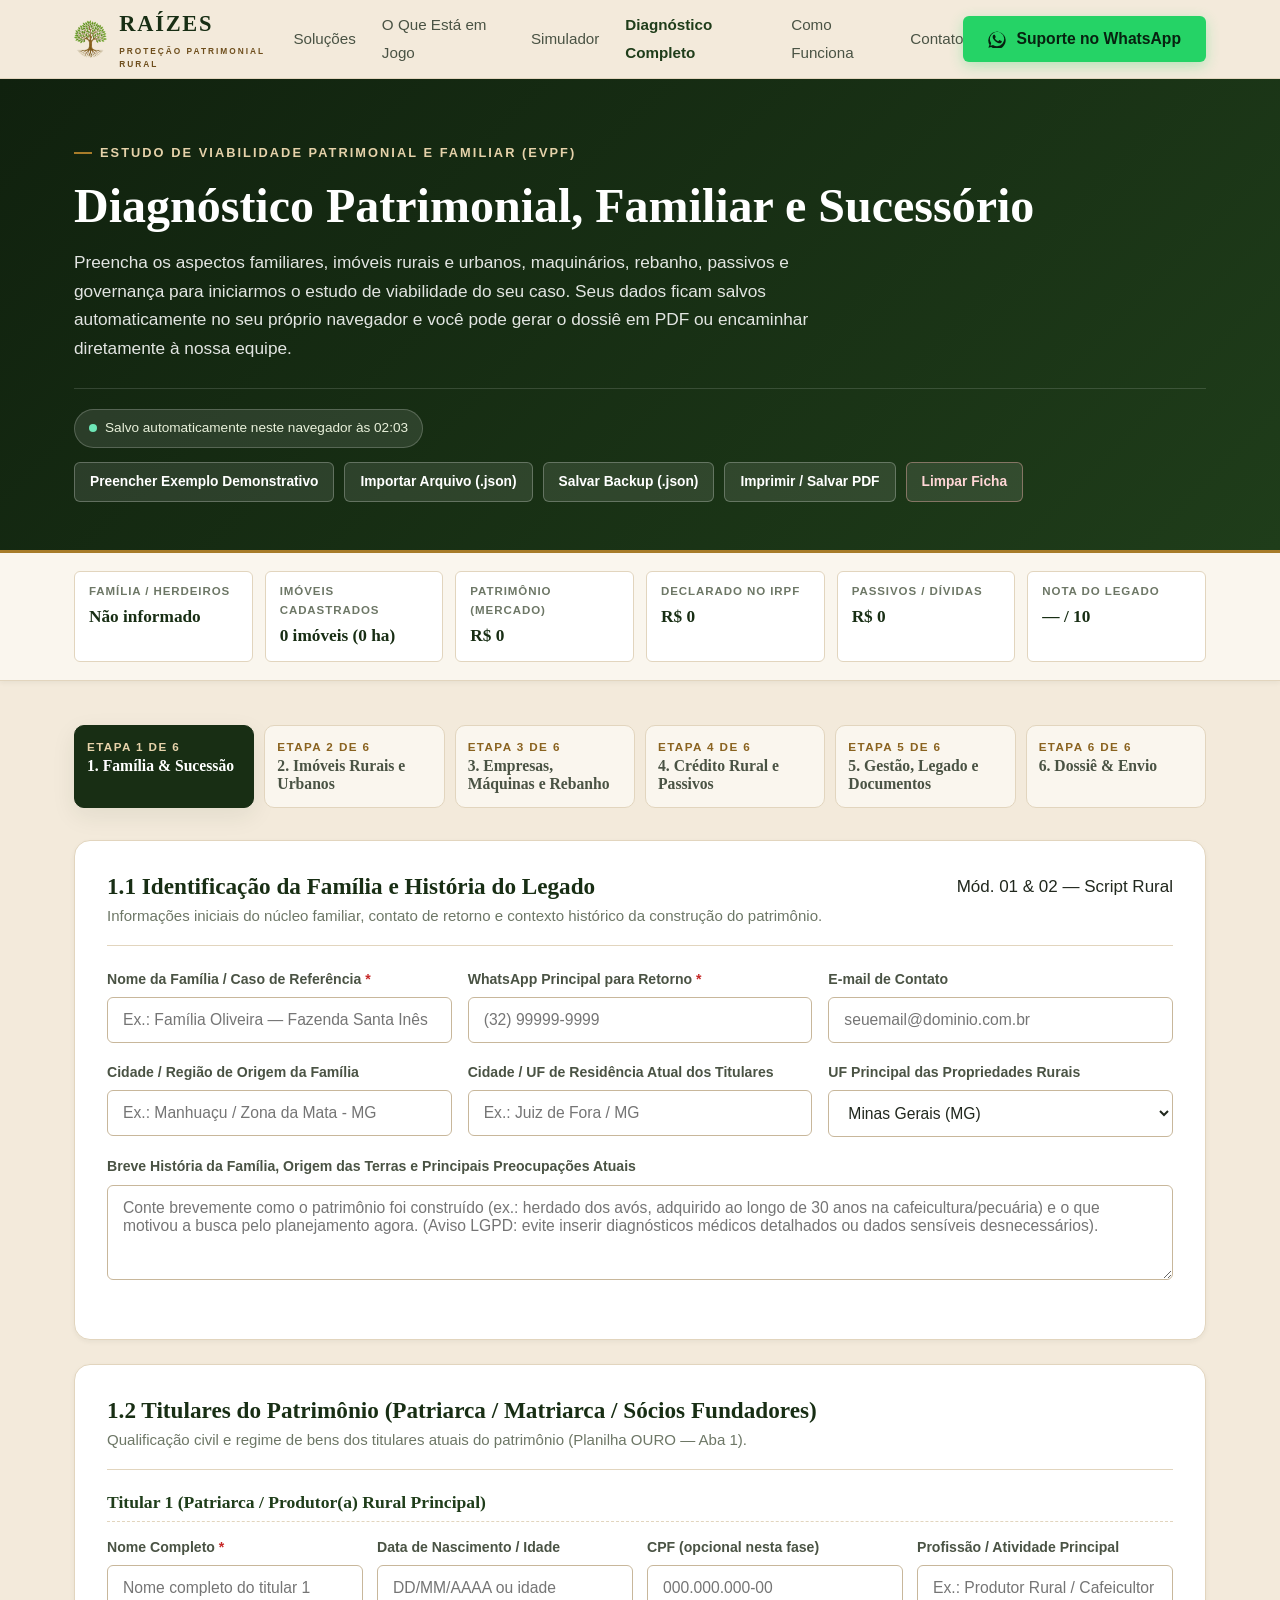
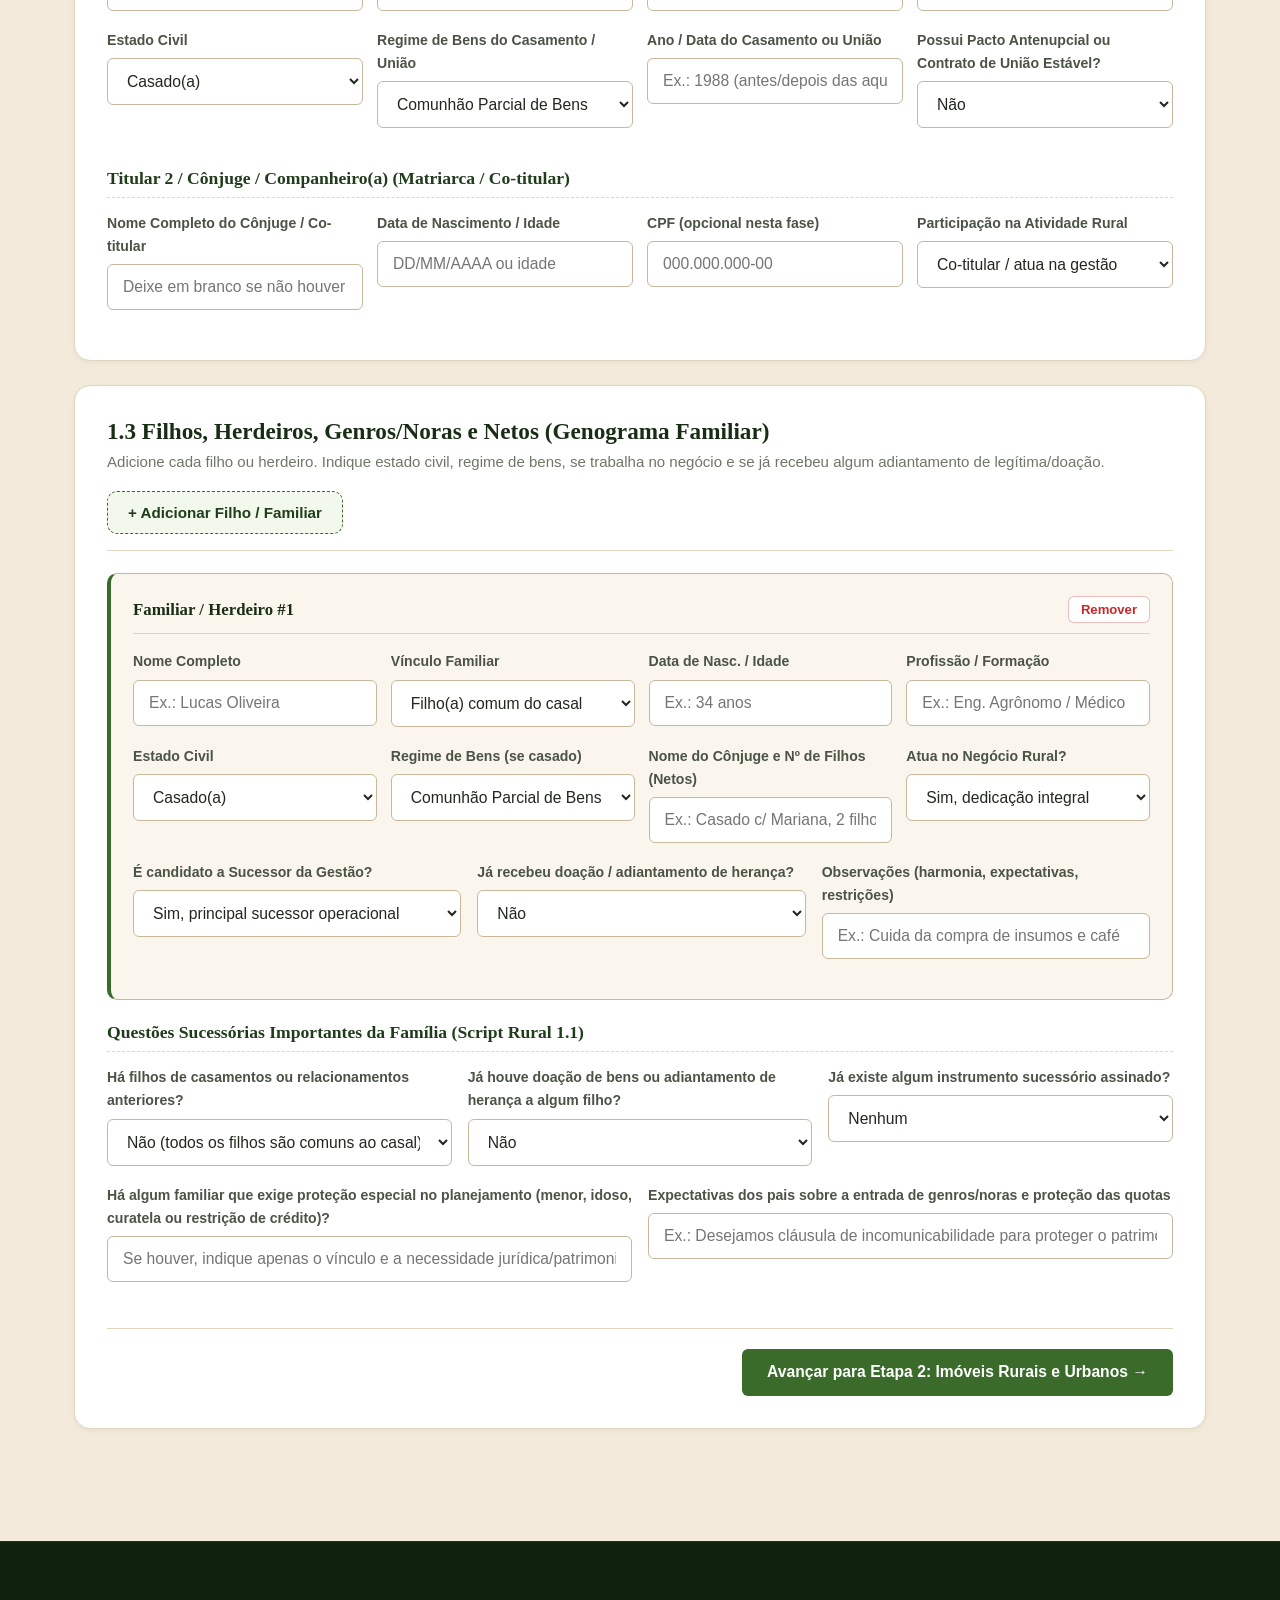
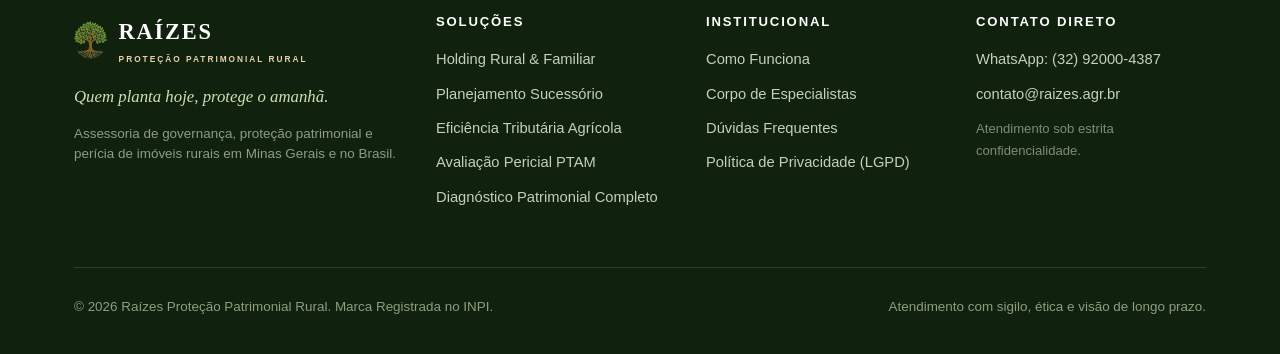
==== diagnostico.html @ c9471eac "feat: adiciona Diagnóstico Patrimonial e Familiar Completo (EVPF) em 6 etapas com dossiê A4/PDF e Wh" ====
<!DOCTYPE html>
<html lang="pt-BR">
<head>
  <meta charset="UTF-8">
  <meta name="viewport" content="width=device-width, initial-scale=1.0">
  <meta name="theme-color" content="#182E14">
  <meta property="og:locale" content="pt_BR">
  <title>Diagnóstico Patrimonial e Familiar Completo | Raízes Proteção Patrimonial Rural</title>
  <meta name="description" content="Ficha completa de levantamento patrimonial, sucessório, societário, passivos e governança familiar para estudo de viabilidade de holding rural e planejamento sucessório.">
  <link rel="canonical" href="https://raizes.agr.br/diagnostico.html">

  <meta property="og:type" content="website">
  <meta property="og:title" content="Diagnóstico Patrimonial e Familiar Completo — Raízes">
  <meta property="og:description" content="Levantamento estruturado de família, imóveis rurais e urbanos, maquinários, rebanho, passivos, tributação e governança para estudo de viabilidade patrimonial.">
  <meta property="og:image" content="assets/fotos/hero-fazenda-mg.webp">
  <meta property="og:url" content="https://raizes.agr.br/diagnostico.html">

  <link rel="icon" type="image/png" sizes="32x32" href="assets/favicon-32.png">
  <link rel="apple-touch-icon" href="assets/favicon-180.png">
  <link rel="stylesheet" href="css/raizes.css">
</head>
<body>
  <a class="skip-link" href="#conteudo">Pular para o diagnóstico</a>

  <!-- ==================== HEADER ==================== -->
  <header class="site-header">
    <div class="container nav">
      <a class="brand" href="index.html" aria-label="Raízes Proteção Patrimonial Rural">
        <picture>
          <source srcset="assets/simbolo-real-sm.webp" type="image/webp">
          <img src="assets/simbolo-real-sm.png" alt="Símbolo Árvore Raízes" width="103" height="120">
        </picture>
        <span>RAÍZES<small>PROTEÇÃO PATRIMONIAL RURAL</small></span>
      </a>

      <nav aria-label="Navegação Principal">
        <ul class="nav-links" id="menu-links">
          <li><a href="index.html#solucoes">Soluções</a></li>
          <li><a href="index.html#riscos">O Que Está em Jogo</a></li>
          <li><a href="index.html#simulador">Simulador</a></li>
          <li><a href="diagnostico.html" aria-current="page" style="color: var(--verde-800); font-weight: 700;">Diagnóstico Completo</a></li>
          <li><a href="index.html#metodologia">Como Funciona</a></li>
          <li><a href="index.html#contato">Contato</a></li>
        </ul>
      </nav>

      <div class="nav-cta">
        <a class="btn btn-wa" href="https://wa.me/5532920004387?text=Ol%C3%A1!%20Estou%20preenchendo%20o%20Diagn%C3%B3stico%20Patrimonial%20e%20Familiar%20no%20site%20da%20Ra%C3%ADzes%20e%20gostaria%20de%20tirar%20uma%20d%C3%BAvida." target="_blank" rel="noopener">
          <svg width="18" height="18" viewBox="0 0 24 24" fill="currentColor" aria-hidden="true"><path d="M17.5 14.4c-.3-.2-1.7-.8-2-.9-.3-.1-.5-.2-.7.2-.2.3-.7.9-.9 1.1-.2.2-.3.2-.6.1-.3-.2-1.2-.5-2.4-1.5-.9-.8-1.5-1.8-1.6-2.1-.2-.3 0-.5.1-.6.1-.1.3-.4.5-.6.1-.2.2-.3.3-.5.1-.2 0-.4 0-.6 0-.2-.7-1.6-.9-2.2-.2-.6-.5-.5-.7-.5h-.6c-.2 0-.5.1-.8.4-.3.3-1 1-1 2.5s1.1 2.9 1.2 3.1c.2.2 2.1 3.3 5.2 4.6.7.3 1.3.5 1.7.6.7.2 1.4.2 1.9.1.6-.1 1.7-.7 2-1.4.2-.7.2-1.2.2-1.4-.1-.1-.3-.2-.6-.3M12 21.5a9.5 9.5 0 0 1-4.8-1.3l-.4-.2-3.5.9.9-3.4-.2-.4A9.5 9.5 0 1 1 12 21.5M12 2.5A11.5 11.5 0 0 0 2 19.8L.5 23.5l3.8-1A11.5 11.5 0 1 0 12 2.5"/></svg>
          Suporte no WhatsApp
        </a>
        <button class="menu-toggle" aria-label="Abrir Menu de Navegação" aria-expanded="false" aria-controls="menu-links">
          <span></span><span></span><span></span>
        </button>
      </div>
    </div>
  </header>

  <main id="conteudo" tabindex="-1">

    <!-- ==================== HERO DO DIAGNÓSTICO ==================== -->
    <section class="diag-hero">
      <div class="container">
        <div class="eyebrow eyebrow-light">Estudo de Viabilidade Patrimonial e Familiar (EVPF)</div>
        <h1>Diagnóstico Patrimonial, Familiar e Sucessório</h1>
        <p class="lead">
          Preencha os aspectos familiares, imóveis rurais e urbanos, maquinários, rebanho, passivos e governança para iniciarmos o estudo de viabilidade do seu caso. Seus dados ficam salvos automaticamente no seu próprio navegador e você pode gerar o dossiê em PDF ou encaminhar diretamente à nossa equipe.
        </p>

        <div class="diag-toolbar">
          <div class="diag-save-badge" id="autosave-status" aria-live="polite">
            <span class="diag-save-dot"></span>
            <span>Salvamento automático ativo neste dispositivo (100% privado)</span>
          </div>

          <div class="diag-toolbar-actions">
            <button type="button" class="btn-ghost-light" id="btn-load-example" title="Preencher com caso fictício de exemplo para visualizar o dossiê">
              Preencher Exemplo Demonstrativo
            </button>
            <label class="btn-ghost-light" for="input-import-json" style="margin:0;">
              Importar Arquivo (.json)
              <input type="file" id="input-import-json" accept=".json,application/json" style="display:none;">
            </label>
            <button type="button" class="btn-ghost-light" id="btn-export-json-top">
              Salvar Backup (.json)
            </button>
            <button type="button" class="btn-ghost-light" id="btn-print-top">
              Imprimir / Salvar PDF
            </button>
            <button type="button" class="btn-ghost-light" id="btn-clear-all" style="border-color: rgba(255,180,180,.4); color: #FFD6D6;">
              Limpar Ficha
            </button>
          </div>
        </div>
      </div>
    </section>

    <!-- ==================== BARRA DE INDICADORES AO VIVO ==================== -->
    <div class="diag-kpi-bar" aria-label="Resumo em tempo real do levantamento">
      <div class="container">
        <div class="diag-kpi-grid">
          <div class="diag-kpi-item">
            <small>Família / Herdeiros</small>
            <strong id="kpi-familia">Não informado</strong>
          </div>
          <div class="diag-kpi-item">
            <small>Imóveis Cadastrados</small>
            <strong id="kpi-imoveis">0 imóveis (0 ha)</strong>
          </div>
          <div class="diag-kpi-item">
            <small>Patrimônio (Mercado)</small>
            <strong id="kpi-mercado">R$ 0</strong>
          </div>
          <div class="diag-kpi-item">
            <small>Declarado no IRPF</small>
            <strong id="kpi-dirpf">R$ 0</strong>
          </div>
          <div class="diag-kpi-item">
            <small>Passivos / Dívidas</small>
            <strong id="kpi-passivos">R$ 0</strong>
          </div>
          <div class="diag-kpi-item">
            <small>Nota do Legado</small>
            <strong id="kpi-legado">— / 10</strong>
          </div>
        </div>
      </div>
    </div>

    <!-- ==================== CORPO DO DIAGNÓSTICO ==================== -->
    <section style="padding: 44px 0 88px;">
      <div class="container">

        <!-- Navegação das 6 Etapas -->
        <nav class="diag-steps-nav" aria-label="Etapas do Diagnóstico Patrimonial">
          <button type="button" class="diag-step-btn active" data-step-target="1">
            <span class="diag-step-num">Etapa 1 de 6</span>
            <span class="diag-step-title">1. Família &amp; Sucessão</span>
          </button>
          <button type="button" class="diag-step-btn" data-step-target="2">
            <span class="diag-step-num">Etapa 2 de 6</span>
            <span class="diag-step-title">2. Imóveis Rurais e Urbanos</span>
          </button>
          <button type="button" class="diag-step-btn" data-step-target="3">
            <span class="diag-step-num">Etapa 3 de 6</span>
            <span class="diag-step-title">3. Empresas, Máquinas e Rebanho</span>
          </button>
          <button type="button" class="diag-step-btn" data-step-target="4">
            <span class="diag-step-num">Etapa 4 de 6</span>
            <span class="diag-step-title">4. Crédito Rural e Passivos</span>
          </button>
          <button type="button" class="diag-step-btn" data-step-target="5">
            <span class="diag-step-num">Etapa 5 de 6</span>
            <span class="diag-step-title">5. Gestão, Legado e Documentos</span>
          </button>
          <button type="button" class="diag-step-btn" data-step-target="6">
            <span class="diag-step-num">Etapa 6 de 6</span>
            <span class="diag-step-title">6. Dossiê &amp; Envio</span>
          </button>
        </nav>

        <form id="diag-form" novalidate>

          <!-- ========================================================
               ETAPA 1: FAMÍLIA, GENOGRAMA E HISTÓRIA DO LEGADO
               ======================================================== -->
          <div class="diag-panel active" id="step-1" data-step="1">

            <div class="diag-card">
              <div class="diag-card-header">
                <div>
                  <h2>1.1 Identificação da Família e História do Legado</h2>
                  <p>Informações iniciais do núcleo familiar, contato de retorno e contexto histórico da construção do patrimônio.</p>
                </div>
                <span class="badge">Mód. 01 &amp; 02 — Script Rural</span>
              </div>

              <div class="field-grid-3">
                <div class="field">
                  <label for="fam_nome_referencia">Nome da Família / Caso de Referência <span class="req">*</span></label>
                  <input type="text" id="fam_nome_referencia" name="fam_nome_referencia" placeholder="Ex.: Família Oliveira — Fazenda Santa Inês" required>
                </div>
                <div class="field">
                  <label for="fam_whatsapp">WhatsApp Principal para Retorno <span class="req">*</span></label>
                  <input type="tel" id="fam_whatsapp" name="fam_whatsapp" placeholder="(32) 99999-9999" required>
                </div>
                <div class="field">
                  <label for="fam_email">E-mail de Contato</label>
                  <input type="email" id="fam_email" name="fam_email" placeholder="seuemail@dominio.com.br">
                </div>
              </div>

              <div class="field-grid-3">
                <div class="field">
                  <label for="fam_cidade_origem">Cidade / Região de Origem da Família</label>
                  <input type="text" id="fam_cidade_origem" name="fam_cidade_origem" placeholder="Ex.: Manhuaçu / Zona da Mata - MG">
                </div>
                <div class="field">
                  <label for="fam_cidade_residencia">Cidade / UF de Residência Atual dos Titulares</label>
                  <input type="text" id="fam_cidade_residencia" name="fam_cidade_residencia" placeholder="Ex.: Juiz de Fora / MG">
                </div>
                <div class="field">
                  <label for="fam_uf_principal">UF Principal das Propriedades Rurais</label>
                  <select id="fam_uf_principal" name="fam_uf_principal">
                    <option value="MG" selected>Minas Gerais (MG)</option>
                    <option value="SP">São Paulo (SP)</option>
                    <option value="GO">Goiás (GO)</option>
                    <option value="MT">Mato Grosso (MT)</option>
                    <option value="MS">Mato Grosso do Sul (MS)</option>
                    <option value="BA">Bahia (BA)</option>
                    <option value="PR">Paraná (PR)</option>
                    <option value="RS">Rio Grande do Sul (RS)</option>
                    <option value="ES">Espírito Santo (ES)</option>
                    <option value="RJ">Rio de Janeiro (RJ)</option>
                    <option value="TO">Tocantins (TO)</option>
                    <option value="PA">Pará (PA)</option>
                    <option value="MA">Maranhão (MA)</option>
                    <option value="OUTRA">Outra UF / Múltiplos Estados</option>
                  </select>
                </div>
              </div>

              <div class="field">
                <label for="fam_historia_legado">Breve História da Família, Origem das Terras e Principais Preocupações Atuais</label>
                <textarea id="fam_historia_legado" name="fam_historia_legado" rows="3" placeholder="Conte brevemente como o patrimônio foi construído (ex.: herdado dos avós, adquirido ao longo de 30 anos na cafeicultura/pecuária) e o que motivou a busca pelo planejamento agora. (Aviso LGPD: evite inserir diagnósticos médicos detalhados ou dados sensíveis desnecessários)."></textarea>
              </div>
            </div>

            <div class="diag-card">
              <div class="diag-card-header">
                <div>
                  <h2>1.2 Titulares do Patrimônio (Patriarca / Matriarca / Sócios Fundadores)</h2>
                  <p>Qualificação civil e regime de bens dos titulares atuais do patrimônio (Planilha OURO — Aba 1).</p>
                </div>
              </div>

              <h3 class="diag-subhead">Titular 1 (Patriarca / Produtor(a) Rural Principal)</h3>
              <div class="field-grid-4">
                <div class="field">
                  <label for="tit1_nome">Nome Completo <span class="req">*</span></label>
                  <input type="text" id="tit1_nome" name="tit1_nome" placeholder="Nome completo do titular 1">
                </div>
                <div class="field">
                  <label for="tit1_nascimento">Data de Nascimento / Idade</label>
                  <input type="text" id="tit1_nascimento" name="tit1_nascimento" placeholder="DD/MM/AAAA ou idade">
                </div>
                <div class="field">
                  <label for="tit1_cpf">CPF (opcional nesta fase)</label>
                  <input type="text" id="tit1_cpf" name="tit1_cpf" placeholder="000.000.000-00">
                </div>
                <div class="field">
                  <label for="tit1_profissao">Profissão / Atividade Principal</label>
                  <input type="text" id="tit1_profissao" name="tit1_profissao" placeholder="Ex.: Produtor Rural / Cafeicultor">
                </div>
              </div>

              <div class="field-grid-4">
                <div class="field">
                  <label for="tit1_estado_civil">Estado Civil</label>
                  <select id="tit1_estado_civil" name="tit1_estado_civil">
                    <option value="Casado(a)">Casado(a)</option>
                    <option value="União Estável">União Estável</option>
                    <option value="Viúvo(a)">Viúvo(a)</option>
                    <option value="Divorciado(a)">Divorciado(a)</option>
                    <option value="Solteiro(a)">Solteiro(a)</option>
                  </select>
                </div>
                <div class="field">
                  <label for="tit1_regime_bens">Regime de Bens do Casamento / União</label>
                  <select id="tit1_regime_bens" name="tit1_regime_bens">
                    <option value="Comunhão Parcial de Bens">Comunhão Parcial de Bens</option>
                    <option value="Comunhão Universal de Bens">Comunhão Universal de Bens</option>
                    <option value="Separação Convencional (Total) de Bens">Separação Convencional (Total) de Bens</option>
                    <option value="Separação Obrigatória (Legal) de Bens">Separação Obrigatória (Legal) de Bens</option>
                    <option value="Participação Final nos Aquestos">Participação Final nos Aquestos</option>
                    <option value="Não aplicável">Não aplicável</option>
                  </select>
                </div>
                <div class="field">
                  <label for="tit1_data_casamento">Ano / Data do Casamento ou União</label>
                  <input type="text" id="tit1_data_casamento" name="tit1_data_casamento" placeholder="Ex.: 1988 (antes/depois das aquisições)">
                </div>
                <div class="field">
                  <label for="tit1_pacto_antenupcial">Possui Pacto Antenupcial ou Contrato de União Estável?</label>
                  <select id="tit1_pacto_antenupcial" name="tit1_pacto_antenupcial">
                    <option value="Não">Não</option>
                    <option value="Sim, registrado em cartório">Sim, registrado em cartório</option>
                    <option value="Sim, apenas instrumento particular">Sim, apenas instrumento particular</option>
                    <option value="Não sei informar">Não sei informar</option>
                  </select>
                </div>
              </div>

              <h3 class="diag-subhead">Titular 2 / Cônjuge / Companheiro(a) (Matriarca / Co-titular)</h3>
              <div class="field-grid-4">
                <div class="field">
                  <label for="tit2_nome">Nome Completo do Cônjuge / Co-titular</label>
                  <input type="text" id="tit2_nome" name="tit2_nome" placeholder="Deixe em branco se não houver">
                </div>
                <div class="field">
                  <label for="tit2_nascimento">Data de Nascimento / Idade</label>
                  <input type="text" id="tit2_nascimento" name="tit2_nascimento" placeholder="DD/MM/AAAA ou idade">
                </div>
                <div class="field">
                  <label for="tit2_cpf">CPF (opcional nesta fase)</label>
                  <input type="text" id="tit2_cpf" name="tit2_cpf" placeholder="000.000.000-00">
                </div>
                <div class="field">
                  <label for="tit2_atuacao">Participação na Atividade Rural</label>
                  <select id="tit2_atuacao" name="tit2_atuacao">
                    <option value="Co-titular / atua na gestão">Co-titular / atua na gestão</option>
                    <option value="Meeiro(a) sem atuação operacional direta">Meeiro(a) sem atuação operacional direta</option>
                    <option value="Possui atividade / renda própria fora do agro">Possui atividade / renda própria fora do agro</option>
                    <option value="Falecido(a) — inventário já concluído">Falecido(a) — inventário já concluído</option>
                    <option value="Falecido(a) — inventário pendente/em andamento">Falecido(a) — inventário pendente/em andamento</option>
                    <option value="Não aplicável">Não aplicável</option>
                  </select>
                </div>
              </div>
            </div>

            <div class="diag-card">
              <div class="diag-card-header">
                <div>
                  <h2>1.3 Filhos, Herdeiros, Genros/Noras e Netos (Genograma Familiar)</h2>
                  <p>Adicione cada filho ou herdeiro. Indique estado civil, regime de bens, se trabalha no negócio e se já recebeu algum adiantamento de legítima/doação.</p>
                </div>
                <button type="button" class="btn-add-item" id="btn-add-herdeiro">+ Adicionar Filho / Familiar</button>
              </div>

              <div class="repeater-list" id="lista-herdeiros"></div>

              <h3 class="diag-subhead">Questões Sucessórias Importantes da Família (Script Rural 1.1)</h3>
              <div class="field-grid-3">
                <div class="field">
                  <label for="suc_filhos_fora_casamento">Há filhos de casamentos ou relacionamentos anteriores?</label>
                  <select id="suc_filhos_fora_casamento" name="suc_filhos_fora_casamento">
                    <option value="Não (todos os filhos são comuns ao casal)">Não (todos os filhos são comuns ao casal)</option>
                    <option value="Sim (há filhos exclusivos de um dos cônjuges)">Sim (há filhos exclusivos de um dos cônjuges)</option>
                  </select>
                </div>
                <div class="field">
                  <label for="suc_adiantamento_legitima">Já houve doação de bens ou adiantamento de herança a algum filho?</label>
                  <select id="suc_adiantamento_legitima" name="suc_adiantamento_legitima">
                    <option value="Não">Não</option>
                    <option value="Sim, formalizado em escritura">Sim, formalizado em escritura</option>
                    <option value="Sim, informalmente (ajuda financeira/compra de bem)">Sim, informalmente (ajuda financeira/compra de bem)</option>
                  </select>
                </div>
                <div class="field">
                  <label for="suc_instrumentos_existentes">Já existe algum instrumento sucessório assinado?</label>
                  <select id="suc_instrumentos_existentes" name="suc_instrumentos_existentes">
                    <option value="Nenhum">Nenhum</option>
                    <option value="Doação com reserva de usufruto">Doação com reserva de usufruto</option>
                    <option value="Testamento público ou particular">Testamento público ou particular</option>
                    <option value="Holding já constituída (precisa revisão)">Holding já constituída (precisa revisão)</option>
                    <option value="Seguro de vida / Previdência VGBL para liquidez">Seguro de vida / Previdência VGBL para liquidez</option>
                  </select>
                </div>
              </div>

              <div class="field-grid">
                <div class="field">
                  <label for="suc_herdeiro_vulneravel">Há algum familiar que exige proteção especial no planejamento (menor, idoso, curatela ou restrição de crédito)?</label>
                  <input type="text" id="suc_herdeiro_vulneravel" name="suc_herdeiro_vulneravel" placeholder="Se houver, indique apenas o vínculo e a necessidade jurídica/patrimonial (sem dados médicos).">
                </div>
                <div class="field">
                  <label for="suc_conflitos_observacoes">Expectativas dos pais sobre a entrada de genros/noras e proteção das quotas</label>
                  <input type="text" id="suc_conflitos_observacoes" name="suc_conflitos_observacoes" placeholder="Ex.: Desejamos cláusula de incomunicabilidade para proteger o patrimônio em caso de divórcio dos filhos.">
                </div>
              </div>

              <div class="diag-step-footer">
                <span></span>
                <button type="button" class="btn btn-primary" data-goto-step="2">Avançar para Etapa 2: Imóveis Rurais e Urbanos →</button>
              </div>
            </div>
          </div>

          <!-- ========================================================
               ETAPA 2: IMÓVEIS RURAIS E URBANOS (PLANILHA OURO ABA 3)
               ======================================================== -->
          <div class="diag-panel" id="step-2" data-step="2">
            <div class="diag-card">
              <div class="diag-card-header">
                <div>
                  <h2>2. Levantamento de Bens Imóveis (Rurais e Urbanos)</h2>
                  <p>Cadastre cada fazenda, gleba/matrícula ou imóvel urbano. A comparação entre o <strong>Valor de Mercado</strong>, o <strong>Valor Declarado no IRPF</strong> e o <strong>VTN/ITR</strong> é a base do Estudo de Viabilidade Patrimonial (Planilha OURO — Aba 3).</p>
                </div>
                <button type="button" class="btn-add-item" id="btn-add-imovel">+ Adicionar Imóvel Rural ou Urbano</button>
              </div>

              <div class="repeater-list" id="lista-imoveis"></div>

              <div style="margin-top: 12px;">
                <button type="button" class="btn-add-item" id="btn-add-imovel-bottom">+ Adicionar Outro Imóvel</button>
              </div>

              <h3 class="diag-subhead">Observações Gerais sobre o Patrimônio Imobiliário</h3>
              <div class="field-grid">
                <div class="field">
                  <label for="imov_obs_regularizacao">Existem áreas de posse, escrituras não registradas, inventários antigos em aberto ou retificações de área pendentes?</label>
                  <textarea id="imov_obs_regularizacao" name="imov_obs_regularizacao" rows="2" placeholder="Descreva se alguma matrícula possui pendência de registro, reserva legal/CAR ou desmembramento em andamento."></textarea>
                </div>
                <div class="field">
                  <label for="imov_obs_contratos">Como funcionam hoje os contratos de exploração (arrendamento, parceria, comodato, condomínio)?</label>
                  <textarea id="imov_obs_contratos" name="imov_obs_contratos" rows="2" placeholder="Ex.: Fazenda Boa Vista está arrendada por 5 anos em sacas de soja; Fazenda Cachoeira explorada diretamente na PF."></textarea>
                </div>
              </div>

              <div class="diag-step-footer">
                <button type="button" class="btn btn-light" data-goto-step="1">← Voltar para Família</button>
                <button type="button" class="btn btn-primary" data-goto-step="3">Avançar para Etapa 3: Empresas, Máquinas e Rebanho →</button>
              </div>
            </div>
          </div>

          <!-- ========================================================
               ETAPA 3: EMPRESAS, MAQUINÁRIOS, SEMOVENTES E FINANCEIRO
               ======================================================== -->
          <div class="diag-panel" id="step-3" data-step="3">

            <!-- 3.1 Empresas e Quotas Societárias -->
            <div class="diag-card">
              <div class="diag-card-header">
                <div>
                  <h2>3.1 Empresas e Participações Societárias Existentes</h2>
                  <p>Informe se algum membro da família já possui CNPJ (agropecuária, holding, comércio, transportadora, cooperativa, etc.).</p>
                </div>
                <button type="button" class="btn-add-item" id="btn-add-empresa">+ Adicionar Empresa / CNPJ</button>
              </div>
              <div class="repeater-list" id="lista-empresas"></div>
            </div>

            <!-- 3.2 Maquinários, Tratores, Caminhões e Veículos -->
            <div class="diag-card">
              <div class="diag-card-header">
                <div>
                  <h2>3.2 Maquinários Agrícolas, Implementos, Caminhões e Veículos (Bens Móveis)</h2>
                  <p>Tratores, colheitadeiras, pulverizadores, secadores de café, pivôs, caminhões, utilitários e aeronaves (Planilha OURO — Aba 4).</p>
                </div>
                <button type="button" class="btn-add-item" id="btn-add-movel">+ Adicionar Maquinário / Veículo / Lote</button>
              </div>
              <div class="repeater-list" id="lista-moveis"></div>
            </div>

            <!-- 3.3 Bens Semoventes (Rebanho) -->
            <div class="diag-card">
              <div class="diag-card-header">
                <div>
                  <h2>3.3 Rebanho / Bens Semoventes</h2>
                  <p>Bovinos de corte, gado leiteiro, genética/matrizes, equinos ou outros rebanhos (Planilha OURO — Aba 4).</p>
                </div>
                <button type="button" class="btn-add-item" id="btn-add-semovente">+ Adicionar Rebanho / Semoventes</button>
              </div>
              <div class="repeater-list" id="lista-semoventes"></div>
            </div>

            <!-- 3.4 Ativos Financeiros, Safra Estocada e Créditos -->
            <div class="diag-card">
              <div class="diag-card-header">
                <div>
                  <h2>3.4 Aplicações Financeiras, Safra em Estoque, Cooperativas e Previdência</h2>
                  <p>Saldos em aplicações, cotas-partes em cooperativas, café/grãos armazenados, créditos a receber e previdência privada.</p>
                </div>
                <button type="button" class="btn-add-item" id="btn-add-financeiro">+ Adicionar Ativo Financeiro / Estoque</button>
              </div>
              <div class="repeater-list" id="lista-financeiros"></div>

              <div class="diag-step-footer">
                <button type="button" class="btn btn-light" data-goto-step="2">← Voltar para Imóveis</button>
                <button type="button" class="btn btn-primary" data-goto-step="4">Avançar para Etapa 4: Crédito Rural e Passivos →</button>
              </div>
            </div>
          </div>

          <!-- ========================================================
               ETAPA 4: PASSIVOS, CRÉDITO RURAL E CONTINGÊNCIAS
               ======================================================== -->
          <div class="diag-panel" id="step-4" data-step="4">

            <div class="diag-card">
              <div class="diag-card-header">
                <div>
                  <h2>4.1 Crédito Rural, Financiamentos Bancários, CPRs e Dívidas</h2>
                  <p>Essencial para verificar garantias reais (hipoteca/alienação fiduciária) que exigem <strong>Termo de Anuência do Banco</strong> antes da integralização de imóveis na holding (Planilha OURO — Aba 5).</p>
                </div>
                <button type="button" class="btn-add-item" id="btn-add-divida">+ Adicionar Operação de Crédito / Dívida</button>
              </div>
              <div class="repeater-list" id="lista-dividas"></div>
            </div>

            <div class="diag-card">
              <div class="diag-card-header">
                <div>
                  <h2>4.2 Processos Administrativos, Judiciais e Contingências</h2>
                  <p>Mapeamento preventivo para garantir que qualquer reorganização patrimonial seja 100% lícita, sem risco de caracterização de fraude contra credores ou à execução (Mód. 05 — Ativos e Passivos).</p>
                </div>
                <button type="button" class="btn-add-item" id="btn-add-processo">+ Adicionar Processo / Contingência</button>
              </div>
              <div class="repeater-list" id="lista-processos"></div>

              <div class="field-grid" style="margin-top: 18px;">
                <div class="field">
                  <label for="pas_avais_terceiros">O produtor ou cônjuge assinou como avalista/fiador de terceiros, cooperativas ou empresas de outros sócios?</label>
                  <select id="pas_avais_terceiros" name="pas_avais_terceiros">
                    <option value="Não">Não</option>
                    <option value="Sim, apenas de empresas da própria família">Sim, apenas de empresas da própria família</option>
                    <option value="Sim, prestou aval/fiança para terceiros">Sim, prestou aval/fiança para terceiros</option>
                    <option value="Não tenho certeza">Não tenho certeza</option>
                  </select>
                </div>
                <div class="field">
                  <label for="pas_observacoes">Observações adicionais sobre passivos, parcelamentos fiscais (FUNRURAL/ITR/IRPF) ou garantias</label>
                  <input type="text" id="pas_observacoes" name="pas_observacoes" placeholder="Ex.: Parcelamento ativo na Receita Federal em dia; cédula rural pignoratícia quitada aguardando baixa.">
                </div>
              </div>

              <div class="diag-step-footer">
                <button type="button" class="btn btn-light" data-goto-step="3">← Voltar para Ativos e Rebanho</button>
                <button type="button" class="btn btn-primary" data-goto-step="5">Avançar para Etapa 5: Gestão, Legado e Documentos →</button>
              </div>
            </div>
          </div>

          <!-- ========================================================
               ETAPA 5: GESTÃO, TRIBUTAÇÃO, LEGADO, GOVERNANÇA E CHECKLIST
               ======================================================== -->
          <div class="diag-panel" id="step-5" data-step="5">

            <!-- 5.1 Gestão e Tributação da Atividade Rural -->
            <div class="diag-card">
              <div class="diag-card-header">
                <div>
                  <h2>5.1 Gestão Operacional e Tributação Atual (Planilha OURO — Aba 8)</h2>
                  <p>Atividades econômicas desenvolvidas, regime tributário atual e liderança da operação.</p>
                </div>
              </div>

              <div class="field">
                <label>Atividades Rurais e Imobiliárias Exercidas pela Família (marque todas que se aplicam)</label>
                <div class="check-grid" id="grid-atividades">
                  <label class="check-pill"><input type="checkbox" name="atividades" value="Cafeicultura"> <span>Cafeicultura</span></label>
                  <label class="check-pill"><input type="checkbox" name="atividades" value="Soja / Milho / Grãos"> <span>Soja / Milho / Grãos</span></label>
                  <label class="check-pill"><input type="checkbox" name="atividades" value="Pecuária de Corte"> <span>Pecuária de Corte (Cria/Recria/Engorda)</span></label>
                  <label class="check-pill"><input type="checkbox" name="atividades" value="Pecuária de Leite"> <span>Pecuária de Leite</span></label>
                  <label class="check-pill"><input type="checkbox" name="atividades" value="Cana-de-açúcar"> <span>Cana-de-açúcar</span></label>
                  <label class="check-pill"><input type="checkbox" name="atividades" value="Silvicultura / Eucalipto"> <span>Silvicultura / Eucalipto / Reflorestamento</span></label>
                  <label class="check-pill"><input type="checkbox" name="atividades" value="Hortifruti / Fruticultura"> <span>Hortifruti / Fruticultura</span></label>
                  <label class="check-pill"><input type="checkbox" name="atividades" value="Equinocultura / Genética"> <span>Equinocultura / Genética</span></label>
                  <label class="check-pill"><input type="checkbox" name="atividades" value="Arrendamento Rural"> <span>Arrendamento Rural (recebe renda)</span></label>
                  <label class="check-pill"><input type="checkbox" name="atividades" value="Parceria Rural"> <span>Parceria Agrícola / Pecuária</span></label>
                  <label class="check-pill"><input type="checkbox" name="atividades" value="Condomínio / Comodato Rural"> <span>Condomínio ou Comodato Rural</span></label>
                  <label class="check-pill"><input type="checkbox" name="atividades" value="Locação / Venda de Imóveis Urbanos"> <span>Locação / Venda de Imóveis Urbanos</span></label>
                </div>
              </div>

              <div class="field-grid-3" style="margin-top: 18px;">
                <div class="field">
                  <label for="trib_regime_atual">Forma de Tributação Predominante Hoje</label>
                  <select id="trib_regime_atual" name="trib_regime_atual">
                    <option value="Pessoa Física — Livro Caixa (alíquota até 27,5%)">Pessoa Física — Livro Caixa (alíquota até 27,5%)</option>
                    <option value="Pessoa Física — Arbitramento 20% da Receita Bruta">Pessoa Física — Arbitramento 20% da Receita Bruta</option>
                    <option value="Misto (parte na PF e parte em PJ)">Misto (parte na PF e parte em PJ)</option>
                    <option value="Pessoa Jurídica — Lucro Presumido">Pessoa Jurídica — Lucro Presumido</option>
                    <option value="Pessoa Jurídica — Lucro Real">Pessoa Jurídica — Lucro Real</option>
                    <option value="Não sei informar (verificar com contador)">Não sei informar (verificar com contador)</option>
                  </select>
                </div>
                <div class="field">
                  <label for="trib_receita_anual">Receita Bruta Anual Aproximada da Atividade (R$)</label>
                  <input type="text" id="trib_receita_anual" name="trib_receita_anual" placeholder="Ex.: R$ 2.500.000,00">
                </div>
                <div class="field">
                  <label for="trib_funrural">Recolhimento de FUNRURAL Hoje</label>
                  <select id="trib_funrural" name="trib_funrural">
                    <option value="Sobre a comercialização da produção (1,5%)">Sobre a comercialização da produção (1,5%)</option>
                    <option value="Sobre a folha de pagamento (opção previdenciária)">Sobre a folha de pagamento (opção previdenciária)</option>
                    <option value="Não sei informar">Não sei informar</option>
                  </select>
                </div>
              </div>

              <div class="field-grid-3">
                <div class="field">
                  <label for="gest_admin_atual">Quem é o Administrador Atual dos Negócios?</label>
                  <input type="text" id="gest_admin_atual" name="gest_admin_atual" placeholder="Ex.: Patriarca (Sr. José) + Filho mais velho">
                </div>
                <div class="field">
                  <label for="gest_admin_futuro">Quem é o Provável Sucessor / Administrador Futuro?</label>
                  <input type="text" id="gest_admin_futuro" name="gest_admin_futuro" placeholder="Ex.: Filho Lucas (Eng. Agrônomo) / Ainda indefinido">
                </div>
                <div class="field">
                  <label for="gest_contador">Contador / Escritório Contábil de Confiança da Família</label>
                  <input type="text" id="gest_contador" name="gest_contador" placeholder="Nome / Cidade / Telefone (opcional)">
                </div>
              </div>
            </div>

            <!-- 5.2 Avaliação do Legado do Produtor Rural (Mód. 04 Verbatim) -->
            <div class="diag-card">
              <div class="diag-card-header">
                <div>
                  <h2>5.2 Avaliação do Legado do Produtor Rural</h2>
                  <p>Quadro oficial de maturidade documental e sucessória do legado (Módulo 04 — Estudo de Viabilidade Patrimonial).</p>
                </div>
                <span class="badge">Instrumento Oficial EVPF</span>
              </div>

              <div id="quadro-legado-container">
                <div class="legado-row">
                  <span><strong>1.</strong> PATRIMÔNIO IMOBILIÁRIO ESTÁ TOTALMENTE REGULARIZADO?</span>
                  <select name="legado_1"><option value="">Selecione</option><option value="sim">Sim</option><option value="nao">Não</option></select>
                </div>
                <div class="legado-row">
                  <span><strong>1a.</strong> Tem averbação junto ao cartório da área construída?</span>
                  <select name="legado_1a"><option value="">Selecione</option><option value="sim">Sim</option><option value="nao">Não</option></select>
                </div>
                <div class="legado-row">
                  <span><strong>1b.</strong> Tudo está declarado no imposto de renda do produtor rural?</span>
                  <select name="legado_1b"><option value="">Selecione</option><option value="sim">Sim</option><option value="nao">Não</option></select>
                </div>
                <div class="legado-row" style="background: var(--verde-50); font-weight: 700; color: var(--verde-900);">
                  <span>2. SE NÃO ESTIVER REGULARIZADO:</span>
                  <span></span>
                </div>
                <div class="legado-row">
                  <span><strong>2a.</strong> Tem escritura pública?</span>
                  <select name="legado_2a"><option value="">Selecione</option><option value="sim">Sim</option><option value="nao">Não</option></select>
                </div>
                <div class="legado-row">
                  <span><strong>2a.i.</strong> Da escritura pública está sem Registro junto ao cartório de imóveis?</span>
                  <select name="legado_2a_i"><option value="">Selecione</option><option value="sim">Sim</option><option value="nao">Não</option></select>
                </div>
                <div class="legado-row">
                  <span><strong>2b.</strong> Tem contrato de compra e venda?</span>
                  <select name="legado_2b"><option value="">Selecione</option><option value="sim">Sim</option><option value="nao">Não</option></select>
                </div>
                <div class="legado-row">
                  <span><strong>2c.</strong> Tem termo de posse?</span>
                  <select name="legado_2c"><option value="">Selecione</option><option value="sim">Sim</option><option value="nao">Não</option></select>
                </div>
                <div class="legado-row">
                  <span><strong>2d.</strong> Tem imóveis em nome de terceiros?</span>
                  <select name="legado_2d"><option value="">Selecione</option><option value="sim">Sim</option><option value="nao">Não</option></select>
                </div>
                <div class="legado-row">
                  <span><strong>2e.</strong> Tem imóveis em nome de uma pessoa jurídica?</span>
                  <select name="legado_2e"><option value="">Selecione</option><option value="sim">Sim</option><option value="nao">Não</option></select>
                </div>
                <div class="legado-row">
                  <span><strong>3.</strong> A FAMÍLIA TEM CONHECIMENTO SOBRE TODO O LEGADO?</span>
                  <select name="legado_3"><option value="">Selecione</option><option value="sim">Sim</option><option value="nao">Não</option></select>
                </div>
                <div class="legado-row">
                  <span><strong>4.</strong> JÁ ESTÁ DEFINIDO QUEM SERÁ O SUCESSOR?</span>
                  <select name="legado_4"><option value="">Selecione</option><option value="sim">Sim</option><option value="nao">Não</option></select>
                </div>
                <div class="legado-row">
                  <span><strong>4a.</strong> Este sucessor tem um bom relacionamento com a cooperativa?</span>
                  <select name="legado_4a"><option value="">Selecione</option><option value="sim">Sim</option><option value="nao">Não</option></select>
                </div>
                <div class="legado-row">
                  <span><strong>4b.</strong> Este sucessor tem um bom relacionamento com os bancos?</span>
                  <select name="legado_4b"><option value="">Selecione</option><option value="sim">Sim</option><option value="nao">Não</option></select>
                </div>
                <div class="legado-row">
                  <span><strong>4c.</strong> Este sucessor tem um bom relacionamento com fornecedores e parceiros?</span>
                  <select name="legado_4c"><option value="">Selecione</option><option value="sim">Sim</option><option value="nao">Não</option></select>
                </div>
                <div class="legado-row">
                  <span><strong>4d.</strong> Existe algum protocolo familiar para reforçar o legado do produtor rural?</span>
                  <select name="legado_4d"><option value="">Selecione</option><option value="sim">Sim</option><option value="nao">Não</option></select>
                </div>
                <div class="legado-row">
                  <span><strong>5.</strong> TEM CONTRATO ESCRITO DE ARRENDAMENTO, PARCERIA, COMODATO OU OUTRA MODALIDADE?</span>
                  <select name="legado_5"><option value="">Selecione</option><option value="sim">Sim</option><option value="nao">Não</option></select>
                </div>
                <div class="legado-row">
                  <span><strong>6.</strong> TEM CONTRATO VERBAL DE ARRENDAMENTO, PARCERIA, COMODATO OU OUTRA MODALIDADE?</span>
                  <select name="legado_6"><option value="">Selecione</option><option value="sim">Sim</option><option value="nao">Não</option></select>
                </div>
              </div>

              <div class="field" style="margin-top: 22px;">
                <label><strong>8. COMO ESTÁ A ORGANIZAÇÃO DO LEGADO HOJE? (Nota de 0 a 10)</strong></label>
                <input type="hidden" id="legado_nota" name="legado_nota" value="">
                <div class="nota-scale" id="legado-nota-buttons" role="radiogroup" aria-label="Nota de 0 a 10 para organização do legado">
                  <button type="button" class="nota-btn" data-nota="0">0</button>
                  <button type="button" class="nota-btn" data-nota="1">1</button>
                  <button type="button" class="nota-btn" data-nota="2">2</button>
                  <button type="button" class="nota-btn" data-nota="3">3</button>
                  <button type="button" class="nota-btn" data-nota="4">4</button>
                  <button type="button" class="nota-btn" data-nota="5">5</button>
                  <button type="button" class="nota-btn" data-nota="6">6</button>
                  <button type="button" class="nota-btn" data-nota="7">7</button>
                  <button type="button" class="nota-btn" data-nota="8">8</button>
                  <button type="button" class="nota-btn" data-nota="9">9</button>
                  <button type="button" class="nota-btn" data-nota="10">10</button>
                </div>
              </div>
            </div>

            <!-- 5.3 Diagnóstico de Governança Familiar -->
            <div class="diag-card">
              <div class="diag-card-header">
                <div>
                  <h2>5.3 Diagnóstico de Governança Corporativa e Familiar</h2>
                  <p>Avaliação da comunicação entre gerações, processo decisório e prioridades estratégicas da família.</p>
                </div>
              </div>

              <div class="field-grid-3">
                <div class="field">
                  <label for="gov_g5">Como avalia a comunicação entre os membros da família sobre os negócios?</label>
                  <select id="gov_g5" name="gov_g5">
                    <option value="">Selecione</option>
                    <option value="Excelente">Excelente</option>
                    <option value="Boa">Boa</option>
                    <option value="Regular">Regular</option>
                    <option value="Ruim">Ruim</option>
                  </select>
                </div>
                <div class="field">
                  <label for="gov_g7">Há reuniões regulares para discutir o andamento dos negócios?</label>
                  <select id="gov_g7" name="gov_g7">
                    <option value="">Selecione</option>
                    <option value="Sim, semanalmente">Sim, semanalmente</option>
                    <option value="Sim, mensalmente">Sim, mensalmente</option>
                    <option value="Sim, ocasionalmente">Sim, ocasionalmente</option>
                    <option value="Não">Não</option>
                  </select>
                </div>
                <div class="field">
                  <label for="gov_g8">Cada negócio/fazenda tem seus resultados analisados de forma separada?</label>
                  <select id="gov_g8" name="gov_g8">
                    <option value="">Selecione</option>
                    <option value="Sim">Sim</option>
                    <option value="Não (caixa único misturado)">Não (caixa único misturado)</option>
                  </select>
                </div>
              </div>

              <div class="field-grid-4">
                <div class="field">
                  <label for="gov_g9">Eficiência da gestão atual</label>
                  <select id="gov_g9" name="gov_g9">
                    <option value="">Selecione</option>
                    <option value="Muito eficiente">Muito eficiente</option>
                    <option value="Eficiente">Eficiente</option>
                    <option value="Pouco eficiente">Pouco eficiente</option>
                    <option value="Ineficiente">Ineficiente</option>
                  </select>
                </div>
                <div class="field">
                  <label for="gov_g10">Há um plano estratégico claro para o grupo?</label>
                  <select id="gov_g10" name="gov_g10">
                    <option value="">Selecione</option>
                    <option value="Há um plano definido, documentado e compartilhado">Há um plano definido, documentado e compartilhado</option>
                    <option value="Sim, mas pouco discutido">Sim, mas pouco discutido</option>
                    <option value="Não sei">Não sei / Não há</option>
                  </select>
                </div>
                <div class="field">
                  <label for="gov_g12">Já existe um plano de sucessão formalizado?</label>
                  <select id="gov_g12" name="gov_g12">
                    <option value="">Selecione</option>
                    <option value="Sim">Sim</option>
                    <option value="Somente ideia">Somente ideia</option>
                    <option value="Nada foi discutido">Nada foi discutido</option>
                  </select>
                </div>
                <div class="field">
                  <label for="gov_g14">Todos os membros da família concordam com os rumos?</label>
                  <select id="gov_g14" name="gov_g14">
                    <option value="">Selecione</option>
                    <option value="Sim">Sim</option>
                    <option value="Não">Não</option>
                    <option value="Não sei">Não sei</option>
                  </select>
                </div>
              </div>

              <div class="field">
                <label>Prioridades e Objetivos Principais da Família com este Trabalho (marque os principais)</label>
                <div class="check-grid" id="grid-objetivos">
                  <label class="check-pill"><input type="checkbox" name="objetivos" value="Planejamento Sucessório em Vida (evitar inventário)"> <span>Planejamento Sucessório em Vida (evitar inventário)</span></label>
                  <label class="check-pill"><input type="checkbox" name="objetivos" value="Constituição de Holding Rural / Familiar"> <span>Constituição de Holding Rural / Familiar</span></label>
                  <label class="check-pill"><input type="checkbox" name="objetivos" value="Proteção Patrimonial Lícita contra Riscos Operacionais"> <span>Proteção Patrimonial Lícita contra Riscos Operacionais</span></label>
                  <label class="check-pill"><input type="checkbox" name="objetivos" value="Redução Lícita de Carga Tributária (IRPF / ITCMD / Ganho de Capital)"> <span>Eficiência Tributária (IR, ITCMD, Arrendamento e Ganho de Capital)</span></label>
                  <label class="check-pill"><input type="checkbox" name="objetivos" value="Protocolo Familiar e Regras para Herdeiros/Cônjuges"> <span>Protocolo Familiar e Regras para Herdeiros/Cônjuges</span></label>
                  <label class="check-pill"><input type="checkbox" name="objetivos" value="Avaliação Pericial de Imóvel Rural (PTAM ABNT NBR 14653-3)"> <span>Avaliação Pericial de Fazenda (PTAM — ABNT NBR 14653-3)</span></label>
                  <label class="check-pill"><input type="checkbox" name="objetivos" value="Expansão / Aquisição de Novas Áreas"> <span>Expansão / Aquisição de Novas Áreas</span></label>
                  <label class="check-pill"><input type="checkbox" name="objetivos" value="Profissionalização da Gestão e Separação Caixa Família x Fazenda"> <span>Profissionalização da Gestão (Separar Caixa Família × Fazenda)</span></label>
                </div>
              </div>

              <div class="field-grid" style="margin-top: 18px;">
                <div class="field">
                  <label for="gov_g6">Maiores desafios enfrentados pela família na tomada de decisões e elaboração da sucessão</label>
                  <textarea id="gov_g6" name="gov_g6" rows="2" placeholder="Ex.: Dificuldade em separar remuneração de quem trabalha na fazenda da distribuição de lucros dos herdeiros que moram fora."></textarea>
                </div>
                <div class="field">
                  <label for="gov_g18">O que você acredita que mais ajudaria a proteger a harmonia e os resultados do grupo familiar?</label>
                  <textarea id="gov_g18" name="gov_g18" rows="2" placeholder="Ex.: Deixar regras claras em vida enquanto os pais estão lúcidos e no comando (usufruto e cláusulas protetivas)."></textarea>
                </div>
              </div>
            </div>

            <!-- 5.4 Checklist de Documentos Já Disponíveis -->
            <div class="diag-card">
              <div class="diag-card-header">
                <div>
                  <h2>5.4 Checklist de Documentos que a Família Já Possui Fácil Acesso</h2>
                  <p>Marque os documentos que você já possui em mãos (físico ou PDF) para agilizar a montagem da pasta do caso (Mód. 03 &amp; 05).</p>
                </div>
              </div>

              <div class="check-grid" id="grid-documentos">
                <label class="check-pill"><input type="checkbox" name="docs_disp" value="IRPF do patriarca e da matriarca"> <span>Declaração de IRPF do patriarca e da matriarca</span></label>
                <label class="check-pill"><input type="checkbox" name="docs_disp" value="IRPF dos filhos"> <span>Declaração de IRPF dos filhos</span></label>
                <label class="check-pill"><input type="checkbox" name="docs_disp" value="Certidões de casamento / nascimento e pacto antenupcial"> <span>Certidões de casamento/nascimento dos familiares</span></label>
                <label class="check-pill"><input type="checkbox" name="docs_disp" value="Matrículas atualizadas dos imóveis (CRI)"> <span>Certidões de matrícula dos imóveis (Cartório de Registro)</span></label>
                <label class="check-pill"><input type="checkbox" name="docs_disp" value="Escrituras, contratos de compra e venda ou termos de posse"> <span>Escrituras, contratos de compra e venda ou posse</span></label>
                <label class="check-pill"><input type="checkbox" name="docs_disp" value="DITR (Declaração de ITR) + DIAT/DIAC e Carnê ITR/IPTU"> <span>DITR (Declaração do ITR) e Carnês de ITR / IPTU</span></label>
                <label class="check-pill"><input type="checkbox" name="docs_disp" value="CCIR (INCRA) e CAR (Cadastro Ambiental Rural)"> <span>CCIR (INCRA) e CAR (Cadastro Ambiental Rural)</span></label>
                <label class="check-pill"><input type="checkbox" name="docs_disp" value="Georreferenciamento / Laudos de Avaliação anteriores"> <span>Georreferenciamento / Laudos de Avaliação das áreas</span></label>
                <label class="check-pill"><input type="checkbox" name="docs_disp" value="Contratos de arrendamento, parceria ou comodato"> <span>Contratos de arrendamento, parceria ou comodato vigentes</span></label>
                <label class="check-pill"><input type="checkbox" name="docs_disp" value="Contratos sociais e IRPJ das empresas existentes"> <span>Contratos sociais e IRPJ das empresas existentes</span></label>
                <label class="check-pill"><input type="checkbox" name="docs_disp" value="Cédulas de crédito rural / extratos de financiamentos"> <span>Cédulas de crédito rural / extratos de financiamentos</span></label>
                <label class="check-pill"><input type="checkbox" name="docs_disp" value="Relação de processos administrativos ou judiciais"> <span>Relação de processos administrativos ou judiciais</span></label>
              </div>

              <div class="diag-step-footer">
                <button type="button" class="btn btn-light" data-goto-step="4">← Voltar para Passivos</button>
                <button type="button" class="btn btn-primary" data-goto-step="6">Gerar Dossiê Consolidado (Etapa 6) →</button>
              </div>
            </div>
          </div>

          <!-- ========================================================
               ETAPA 6: DOSSIÊ CONSOLIDADO, IMPRESSÃO PDF E ENVIO
               ======================================================== -->
          <div class="diag-panel" id="step-6" data-step="6">
            <div class="diag-card no-print">
              <div class="diag-card-header">
                <div>
                  <h2>6. Revisão Final, Exportação e Envio Confidencial</h2>
                  <p>Confira abaixo o Dossiê Patrimonial e Familiar gerado a partir das informações preenchidas. Escolha como deseja salvar ou enviar à equipe da Raízes.</p>
                </div>
              </div>

              <div class="consent-box">
                <input type="checkbox" id="diag_lgpd_consent" name="diag_lgpd_consent" checked>
                <label for="diag_lgpd_consent">
                  Autorizo o uso destas informações pela <strong>Raízes Proteção Patrimonial Rural</strong> exclusivamente para análise preliminar de viabilidade patrimonial e sucessória da minha família, sob estrito dever de sigilo e em conformidade com a <a href="privacidade.html" target="_blank" style="text-decoration: underline; color: var(--verde-800); font-weight: 600;">Política de Privacidade (LGPD)</a>. Estou ciente de que este levantamento inicial tem caráter informativo e que o diagnóstico definitivo depende da análise documental e validação técnica individualizada.
                </label>
              </div>

              <div id="diag-action-feedback" class="form-feedback" role="status" aria-live="polite"></div>

              <div style="display: flex; flex-wrap: wrap; gap: 12px; margin-bottom: 10px;">
                <button type="button" class="btn btn-wa btn-lg" id="btn-send-whatsapp">
                  <svg width="20" height="20" viewBox="0 0 24 24" fill="currentColor" aria-hidden="true"><path d="M17.5 14.4c-.3-.2-1.7-.8-2-.9-.3-.1-.5-.2-.7.2-.2.3-.7.9-.9 1.1-.2.2-.3.2-.6.1-.3-.2-1.2-.5-2.4-1.5-.9-.8-1.5-1.8-1.6-2.1-.2-.3 0-.5.1-.6.1-.1.3-.4.5-.6.1-.2.2-.3.3-.5.1-.2 0-.4 0-.6 0-.2-.7-1.6-.9-2.2-.2-.6-.5-.5-.7-.5h-.6c-.2 0-.5.1-.8.4-.3.3-1 1-1 2.5s1.1 2.9 1.2 3.1c.2.2 2.1 3.3 5.2 4.6.7.3 1.3.5 1.7.6.7.2 1.4.2 1.9.1.6-.1 1.7-.7 2-1.4.2-.7.2-1.2.2-1.4-.1-.1-.3-.2-.6-.3M12 21.5a9.5 9.5 0 0 1-4.8-1.3l-.4-.2-3.5.9.9-3.4-.2-.4A9.5 9.5 0 1 1 12 21.5M12 2.5A11.5 11.5 0 0 0 2 19.8L.5 23.5l3.8-1A11.5 11.5 0 1 0 12 2.5"/></svg>
                  Enviar Resumo Estruturado no WhatsApp
                </button>
                <button type="button" class="btn btn-primary btn-lg" id="btn-print-dossie">
                  Imprimir / Salvar Dossiê em PDF (A4)
                </button>
                <button type="button" class="btn btn-terra btn-lg" id="btn-export-json">
                  Baixar Arquivo do Diagnóstico (.json)
                </button>
                <button type="button" class="btn btn-light btn-lg" id="btn-copy-text">
                  Copiar Relatório em Texto
                </button>
              </div>
              <p style="font-size: .84rem; color: var(--tinta-3); margin-top: 8px;">
                Dica: Ao clicar em <strong>"Imprimir / Salvar Dossiê em PDF"</strong> ou <strong>"Baixar Arquivo (.json)"</strong>, você pode anexar o arquivo completo na conversa de WhatsApp com nosso especialista para que sua ficha já entre diretamente no sistema de estudo de viabilidade.
              </p>
            </div>

            <!-- DOSSIÊ RENDERIZADO DINAMICAMENTE (IMPRIMÍVEL EM A4) -->
            <div class="dossie-box" id="dossie-render">
              <!-- Preenchido via js/diagnostico.js -->
            </div>

            <div class="diag-step-footer no-print">
              <button type="button" class="btn btn-light" data-goto-step="5">← Voltar e Editar Respostas</button>
              <button type="button" class="btn btn-wa" id="btn-send-whatsapp-bottom">Enviar para Especialista no WhatsApp →</button>
            </div>
          </div>

        </form>

      </div>
    </section>

  </main>

  <!-- ==================== RODAPÉ INSTITUCIONAL ==================== -->
  <footer class="site-footer">
    <div class="container">
      <div class="cols">
        <div>
          <div class="brand">
            <picture>
              <source srcset="assets/simbolo-real-sm.webp" type="image/webp">
              <img src="assets/simbolo-real-sm.png" alt="Símbolo Raízes" width="103" height="120" style="height: 38px; width: auto;">
            </picture>
            <span>RAÍZES<small style="color: var(--terra-200);">PROTEÇÃO PATRIMONIAL RURAL</small></span>
          </div>
          <p class="tagline">Quem planta hoje, protege o amanhã.</p>
          <p style="margin-top: 14px; font-size: .84rem; line-height: 1.5; color: #8E9E7F;">
            Assessoria de governança, proteção patrimonial e perícia de imóveis rurais em Minas Gerais e no Brasil.
          </p>
        </div>

        <div>
          <h3>Soluções</h3>
          <a href="index.html#solucoes">Holding Rural &amp; Familiar</a>
          <a href="index.html#solucoes">Planejamento Sucessório</a>
          <a href="index.html#solucoes">Eficiência Tributária Agrícola</a>
          <a href="index.html#solucoes">Avaliação Pericial PTAM</a>
          <a href="diagnostico.html">Diagnóstico Patrimonial Completo</a>
        </div>

        <div>
          <h3>Institucional</h3>
          <a href="index.html#metodologia">Como Funciona</a>
          <a href="index.html#autoridade">Corpo de Especialistas</a>
          <a href="index.html#faq">Dúvidas Frequentes</a>
          <a href="privacidade.html">Política de Privacidade (LGPD)</a>
        </div>

        <div>
          <h3>Contato Direto</h3>
          <a href="https://wa.me/5532920004387" target="_blank" rel="noopener">WhatsApp: (32) 92000-4387</a>
          <a href="mailto:contato@raizes.agr.br">contato@raizes.agr.br</a>
          <span style="display: block; margin-top: 12px; font-size: .82rem; color: #7F8E71;">Atendimento sob estrita confidencialidade.</span>
        </div>
      </div>

      <div class="legal">
        <span>© <span id="ano">2026</span> Raízes Proteção Patrimonial Rural. Marca Registrada no INPI.</span>
        <span>Atendimento com sigilo, ética e visão de longo prazo.</span>
      </div>
    </div>
  </footer>

  <script src="js/diagnostico.js"></script>
</body>
</html>
---- css/raizes.css ----
/* ============================================================
   RAÍZES — Proteção Patrimonial Rural
   CSS Oficial Institucional · One-Page Executiva Premium
   Design System: Verde Floresta, Terra Nobre e Areia
   ============================================================ */

:root {
  --verde-950: #10210E;
  --verde-900: #182E14;
  --verde-800: #1F3D1A;
  --verde-700: #3A6B2A;
  --verde-600: #4A7C1E;
  --verde-500: #6AA022;
  --verde-200: #CFE0B4;
  --verde-100: #E8F0DA;
  --verde-50:  #F3F8EC;

  --terra-900: #38240B;
  --terra-800: #4F3713;
  --terra-700: #6E4E1C;
  --terra-600: #8A6320;
  --terra-500: #A87C2A;
  --terra-200: #E6D2AA;
  --terra-100: #F0E6CF;

  --areia:       #F3EADB;
  --areia-clara: #FAF6EE;
  --areia-escura:#E8DCBE;
  --branco:      #ffffff;

  --tinta:       #21281E;
  --tinta-2:     #4A5344;
  --tinta-3:     #6D7766;
  --borda:       #E2D5BE;
  --borda-forte: #C8B79B;

  --sucesso:     #2E7D32;
  --erro:        #C62828;
  --alerta:      #D97706;
  --wa:          #25D366;
  --wa-hover:    #1EAE53;

  --display: Georgia, "Times New Roman", "Iowan Old Style", serif;
  --body: -apple-system, BlinkMacSystemFont, "Segoe UI", Roboto, "Helvetica Neue", Arial, sans-serif;

  --radius-sm: 6px;
  --radius:    10px;
  --radius-lg: 16px;
  --radius-xl: 24px;
  --pill:      999px;

  --shadow-sm: 0 2px 5px rgba(24, 46, 20, 0.05);
  --shadow:    0 8px 24px rgba(24, 46, 20, 0.08);
  --shadow-lg: 0 16px 48px rgba(24, 46, 20, 0.12);
  --shadow-xl: 0 24px 64px rgba(16, 33, 14, 0.18);

  --max: 1180px;
}

* { box-sizing: border-box; margin: 0; padding: 0; }
html { scroll-behavior: smooth; }

/* --- Acessibilidade (WCAG 2.2 AA) --- */
.skip-link {
  position: absolute;
  left: 14px;
  top: -72px;
  background: var(--verde-900);
  color: #fff;
  padding: 12px 22px;
  border-radius: 0 0 var(--radius-sm) var(--radius-sm);
  z-index: 500;
  font-weight: 600;
  text-decoration: none;
  transition: top .2s;
  border: 1px solid var(--terra-500);
}
.skip-link:focus {
  top: 0;
  outline: 3px solid var(--terra-500);
  outline-offset: 2px;
}
a:focus-visible, button:focus-visible, .btn:focus-visible, summary:focus-visible,
input:focus-visible, select:focus-visible, textarea:focus-visible, [tabindex]:focus-visible {
  outline: 3px solid var(--verde-600);
  outline-offset: 2px;
  border-radius: 4px;
}
.site-header a:focus-visible, .hero a:focus-visible, .dark a:focus-visible, .cta-band a:focus-visible {
  outline-color: var(--terra-500);
}

@media (prefers-reduced-motion: reduce) {
  html { scroll-behavior: auto; }
  *, *::before, *::after {
    animation-duration: .01ms !important;
    animation-iteration-count: 1 !important;
    transition-duration: .01ms !important;
  }
}

body {
  font-family: var(--body);
  color: var(--tinta);
  background: var(--areia);
  line-height: 1.65;
  -webkit-font-smoothing: antialiased;
  font-size: 17px;
}

img { max-width: 100%; display: block; }
a { color: var(--verde-700); text-decoration: underline; text-underline-offset: 3px; }
.nav-links a, .site-footer a, .btn, .brand, .skip-link, .wa-float, .mobile-sticky-bar a { text-decoration: none; }
h1, h2, h3, h4 {
  font-family: var(--display);
  font-weight: 700;
  line-height: 1.18;
  color: var(--tinta);
}

.container {
  max-width: var(--max);
  margin: 0 auto;
  padding: 0 24px;
}

.eyebrow {
  display: inline-flex;
  align-items: center;
  gap: 8px;
  font-size: .8rem;
  letter-spacing: .16em;
  text-transform: uppercase;
  color: var(--terra-600);
  font-weight: 700;
  margin-bottom: 14px;
}
.eyebrow::before {
  content: "";
  display: inline-block;
  width: 18px;
  height: 2px;
  background: var(--terra-500);
}
.eyebrow-light {
  color: var(--terra-200);
}
.eyebrow-light::before {
  background: var(--terra-500);
}

.muted { color: var(--tinta-3); }
section { padding: 96px 0; position: relative; }
section.tight { padding: 64px 0; }
section.no-bottom { padding-bottom: 0; }

/* ---------- Header ---------- */
.site-header {
  position: sticky;
  top: 0;
  z-index: 200;
  background: rgba(243, 234, 219, 0.94);
  backdrop-filter: blur(10px);
  -webkit-backdrop-filter: blur(10px);
  border-bottom: 1px solid var(--borda);
  transition: background .2s, box-shadow .2s;
}
.site-header.scrolled {
  box-shadow: var(--shadow-sm);
  background: rgba(243, 234, 219, 0.98);
}
.nav {
  display: flex;
  align-items: center;
  justify-content: space-between;
  height: 78px;
}
.brand {
  display: flex;
  align-items: center;
  gap: 12px;
  font-family: var(--display);
  font-size: 1.4rem;
  letter-spacing: .08em;
  color: var(--verde-900);
  font-weight: 700;
}
.brand img {
  height: 42px;
  width: auto;
  object-fit: contain;
}
.brand small {
  display: block;
  font-family: var(--body);
  font-size: .52rem;
  letter-spacing: .24em;
  color: var(--terra-700);
  font-weight: 600;
  margin-top: 2px;
}

.nav-links {
  display: flex;
  align-items: center;
  gap: 26px;
  list-style: none;
}
.nav-links a {
  color: var(--tinta-2);
  font-size: .95rem;
  font-weight: 500;
  transition: color .15s;
  position: relative;
  padding: 6px 0;
}
.nav-links a:hover {
  color: var(--verde-800);
}
.nav-links a:hover::after {
  content: "";
  position: absolute;
  bottom: 0;
  left: 0;
  right: 0;
  height: 2px;
  background: var(--terra-500);
}
.nav-cta {
  display: flex;
  align-items: center;
  gap: 12px;
}
.menu-toggle {
  display: none;
  background: none;
  border: none;
  cursor: pointer;
  padding: 8px;
}
.menu-toggle span {
  display: block;
  width: 25px;
  height: 2.5px;
  background: var(--verde-900);
  margin: 5px 0;
  border-radius: 2px;
  transition: transform .2s, opacity .2s;
}

/* ---------- Botões ---------- */
.btn {
  display: inline-flex;
  align-items: center;
  justify-content: center;
  gap: 10px;
  font-family: var(--body);
  font-weight: 600;
  font-size: .98rem;
  border-radius: var(--radius-sm);
  padding: 13px 24px;
  border: 1.5px solid transparent;
  cursor: pointer;
  transition: transform .15s ease, background .15s ease, box-shadow .15s ease;
  white-space: nowrap;
  line-height: 1.2;
}
.btn:hover {
  transform: translateY(-2px);
  box-shadow: var(--shadow-sm);
}
.btn:active {
  transform: translateY(0);
}
.btn-primary {
  background: var(--verde-700);
  color: #fff;
}
.btn-primary:hover {
  background: var(--verde-800);
  color: #fff;
}
.btn-accent {
  background: var(--terra-600);
  color: #fff;
}
.btn-accent:hover {
  background: var(--terra-700);
  color: #fff;
}
.btn-wa {
  background: var(--wa);
  color: #072210;
  font-weight: 700;
  box-shadow: 0 4px 14px rgba(37, 211, 102, 0.3);
}
.btn-wa:hover {
  background: var(--wa-hover);
  color: #072210;
  box-shadow: 0 6px 20px rgba(37, 211, 102, 0.45);
}
.btn-ghost {
  background: transparent;
  color: var(--verde-900);
  border-color: var(--borda-forte);
}
.btn-ghost:hover {
  border-color: var(--verde-700);
  background: rgba(58, 107, 42, 0.05);
}
.btn-light {
  background: #fff;
  color: var(--verde-900);
  border-color: rgba(255, 255, 255, 0.4);
}
.btn-light:hover {
  background: var(--areia-clara);
  color: var(--verde-900);
}
.btn-lg {
  padding: 16px 32px;
  font-size: 1.08rem;
}

/* ---------- Hero Section ---------- */
.hero {
  background:
    radial-gradient(1200px 600px at 85% 10%, rgba(106, 160, 34, 0.15), transparent 70%),
    linear-gradient(165deg, var(--verde-950) 0%, var(--verde-900) 45%, #142410 100%);
  color: #FAF6EE;
  position: relative;
  overflow: hidden;
  padding: 72px 0 96px;
}
.hero-grid {
  display: grid;
  grid-template-columns: 1.15fr 0.85fr;
  gap: 56px;
  align-items: center;
}
.hero h1 {
  color: #fff;
  font-size: clamp(2.3rem, 4.6vw, 3.6rem);
  line-height: 1.12;
  margin-bottom: 20px;
}
.hero h1 em {
  font-style: italic;
  color: var(--terra-200);
  font-weight: 400;
}
.hero .lead {
  font-family: var(--display);
  font-size: clamp(1.15rem, 2vw, 1.35rem);
  color: #D8D2C2;
  line-height: 1.55;
  margin-bottom: 34px;
}
.hero .cta-row {
  display: flex;
  gap: 16px;
  flex-wrap: wrap;
  align-items: center;
  margin-bottom: 36px;
}
.hero-trust-list {
  display: grid;
  grid-template-columns: repeat(2, 1fr);
  gap: 14px 20px;
  border-top: 1px solid rgba(255, 255, 255, 0.14);
  padding-top: 24px;
}
.hero-trust-item {
  display: flex;
  align-items: center;
  gap: 10px;
  font-size: .88rem;
  color: var(--verde-200);
  font-weight: 500;
}
.hero-trust-item svg {
  flex-shrink: 0;
  stroke: var(--terra-500);
}

/* Hero Photo Card */
.hero-photo-wrapper {
  position: relative;
}
.hero-photo-card {
  position: relative;
  border-radius: var(--radius-xl);
  overflow: hidden;
  box-shadow: var(--shadow-xl);
  border: 1px solid rgba(255, 255, 255, 0.15);
  background: var(--verde-900);
}
.hero-photo-card img {
  width: 100%;
  height: 480px;
  object-fit: cover;
  display: block;
  transition: transform .6s ease;
}
.hero-photo-card:hover img {
  transform: scale(1.02);
}
.hero-photo-badge {
  position: absolute;
  bottom: 20px;
  left: 20px;
  right: 20px;
  background: rgba(16, 33, 14, 0.88);
  backdrop-filter: blur(8px);
  -webkit-backdrop-filter: blur(8px);
  border: 1px solid rgba(255, 255, 255, 0.18);
  border-radius: var(--radius);
  padding: 16px 20px;
  display: flex;
  align-items: center;
  gap: 14px;
  color: #fff;
}
.badge-icon {
  width: 44px;
  height: 44px;
  border-radius: 50%;
  background: var(--terra-600);
  display: flex;
  align-items: center;
  justify-content: center;
  flex-shrink: 0;
}
.hero-photo-badge strong {
  display: block;
  font-size: .98rem;
  font-family: var(--display);
  color: #fff;
}
.hero-photo-badge span {
  font-size: .82rem;
  color: var(--verde-200);
  line-height: 1.3;
}

/* ---------- Seção Riscos (Dark) ---------- */
.dark {
  background: linear-gradient(160deg, var(--verde-950) 0%, var(--verde-900) 60%, #11220F 100%);
  color: #FAF6EE;
}
.dark h2 { color: #fff; }
.dark p { color: #D4CDBC; }
.dark .eyebrow { color: var(--terra-200); }
.dark .eyebrow::before { background: var(--terra-500); }

.risks-layout {
  display: grid;
  grid-template-columns: 0.95fr 1.05fr;
  gap: 48px;
  align-items: center;
  margin-top: 48px;
}
.family-photo-card {
  position: relative;
  border-radius: var(--radius-lg);
  overflow: hidden;
  box-shadow: var(--shadow-xl);
  border: 1px solid rgba(255, 255, 255, 0.12);
}
.family-photo-card img {
  width: 100%;
  height: 520px;
  object-fit: cover;
  display: block;
}
.family-photo-caption {
  position: absolute;
  bottom: 0;
  left: 0;
  right: 0;
  background: linear-gradient(to top, rgba(16, 33, 14, 0.95) 0%, rgba(16, 33, 14, 0.7) 70%, transparent 100%);
  padding: 30px 24px 20px;
  color: #fff;
}
.family-photo-caption strong {
  display: block;
  font-family: var(--display);
  font-size: 1.15rem;
  color: var(--terra-200);
  margin-bottom: 4px;
}
.family-photo-caption span {
  font-size: .88rem;
  color: #D4CDBC;
  line-height: 1.4;
}

.risk-grid {
  display: grid;
  gap: 20px;
}
.risk-item {
  background: rgba(255, 255, 255, 0.04);
  border: 1px solid rgba(255, 255, 255, 0.1);
  border-left: 4px solid var(--alerta);
  border-radius: var(--radius);
  padding: 22px 24px;
  transition: transform .2s, border-color .2s;
}
.risk-item:hover {
  transform: translateX(4px);
  border-left-color: var(--terra-500);
  background: rgba(255, 255, 255, 0.07);
}
.risk-item h3 {
  font-size: 1.15rem;
  color: #fff;
  margin-bottom: 8px;
  display: flex;
  align-items: center;
  gap: 10px;
}
.risk-item p {
  font-size: .94rem;
  line-height: 1.55;
  margin: 0;
  color: #D4CDBC;
}
.risk-item .x {
  display: inline-flex;
  align-items: center;
  justify-content: center;
  width: 26px;
  height: 26px;
  border-radius: 50%;
  background: rgba(198, 40, 40, 0.25);
  color: #FF8A80;
  font-weight: 700;
  font-size: .85rem;
  flex-shrink: 0;
  border: 1px solid rgba(198, 40, 40, 0.4);
}

/* ---------- Seção Soluções (As 4 Frentes) ---------- */
.section-head {
  max-width: 68ch;
  margin-bottom: 52px;
}
.section-head h2 {
  font-size: clamp(2rem, 3.8vw, 2.7rem);
  margin-bottom: 12px;
}
.section-head p {
  color: var(--tinta-2);
  font-size: 1.12rem;
  line-height: 1.6;
}

.solucoes-grid {
  display: grid;
  grid-template-columns: repeat(4, 1fr);
  gap: 24px;
}
.solucao-card {
  background: #fff;
  border: 1px solid var(--borda);
  border-radius: var(--radius-lg);
  overflow: hidden;
  box-shadow: var(--shadow-sm);
  display: flex;
  flex-direction: column;
  transition: transform .25s ease, box-shadow .25s ease;
}
.solucao-card:hover {
  transform: translateY(-6px);
  box-shadow: var(--shadow-lg);
  border-color: var(--borda-forte);
}
.solucao-thumb {
  height: 190px;
  position: relative;
  overflow: hidden;
  background: var(--areia);
}
.solucao-thumb img {
  width: 100%;
  height: 100%;
  object-fit: cover;
  transition: transform .5s ease;
}
.solucao-card:hover .solucao-thumb img {
  transform: scale(1.06);
}
.solucao-tag {
  position: absolute;
  top: 14px;
  left: 14px;
  background: rgba(24, 46, 20, 0.88);
  backdrop-filter: blur(4px);
  color: var(--terra-200);
  font-size: .75rem;
  font-weight: 700;
  letter-spacing: .08em;
  text-transform: uppercase;
  padding: 5px 12px;
  border-radius: var(--pill);
  border: 1px solid rgba(255, 255, 255, 0.15);
}
.solucao-body {
  padding: 26px 24px;
  display: flex;
  flex-direction: column;
  flex-grow: 1;
}
.solucao-body h3 {
  font-size: 1.3rem;
  color: var(--verde-900);
  margin-bottom: 12px;
}
.solucao-body p {
  font-size: .95rem;
  color: var(--tinta-2);
  line-height: 1.55;
  margin-bottom: 18px;
  flex-grow: 1;
}
.solucao-beneficios {
  list-style: none;
  border-top: 1px solid var(--borda);
  padding-top: 16px;
  margin-bottom: 20px;
}
.solucao-beneficios li {
  font-size: .86rem;
  color: var(--tinta);
  display: flex;
  align-items: center;
  gap: 8px;
  margin-bottom: 8px;
}
.solucao-beneficios li svg {
  stroke: var(--verde-700);
  flex-shrink: 0;
}
.solucao-link {
  font-size: .92rem;
  font-weight: 600;
  color: var(--terra-700);
  display: inline-flex;
  align-items: center;
  gap: 6px;
}

/* ---------- Seção Simulador de Inventário Rural ---------- */
.simulador-section {
  background: var(--areia-clara);
  border-top: 1px solid var(--borda);
  border-bottom: 1px solid var(--borda);
}
.simulador-box {
  background: #fff;
  border: 1px solid var(--borda);
  border-radius: var(--radius-xl);
  box-shadow: var(--shadow-lg);
  padding: 48px;
  display: grid;
  grid-template-columns: 1fr 1fr;
  gap: 48px;
  align-items: start;
}
.simulador-intro h3 {
  font-size: 1.8rem;
  color: var(--verde-900);
  margin-bottom: 14px;
}
.simulador-intro p {
  color: var(--tinta-2);
  font-size: 1.02rem;
  line-height: 1.6;
  margin-bottom: 24px;
}
.sim-form-group {
  margin-bottom: 20px;
}
.sim-form-group label {
  display: block;
  font-size: .9rem;
  font-weight: 700;
  color: var(--tinta-2);
  margin-bottom: 8px;
}
.sim-select, .sim-range {
  width: 100%;
  padding: 13px 16px;
  border: 1.5px solid var(--borda-forte);
  border-radius: var(--radius-sm);
  background: #fff;
  color: var(--tinta);
  font-size: 1rem;
  font-family: inherit;
}
.sim-select:focus {
  outline: none;
  border-color: var(--verde-700);
}
.range-display {
  display: flex;
  justify-content: space-between;
  align-items: center;
  margin-top: 6px;
  font-size: .86rem;
  color: var(--tinta-3);
}
.range-val {
  font-family: var(--display);
  font-size: 1.5rem;
  font-weight: 700;
  color: var(--verde-900);
}

/* Card de Resultado do Simulador */
.sim-result-card {
  background: var(--verde-950);
  color: #fff;
  border-radius: var(--radius-lg);
  padding: 34px;
  box-shadow: var(--shadow-lg);
  border: 1px solid rgba(255, 255, 255, 0.12);
}
.sim-result-header {
  border-bottom: 1px solid rgba(255, 255, 255, 0.15);
  padding-bottom: 18px;
  margin-bottom: 22px;
}
.sim-result-header small {
  font-size: .78rem;
  text-transform: uppercase;
  letter-spacing: .14em;
  color: var(--terra-200);
  font-weight: 600;
  display: block;
  margin-bottom: 4px;
}
.sim-result-header strong {
  font-family: var(--display);
  font-size: 1.4rem;
  color: #fff;
}
.sim-metric-row {
  display: flex;
  justify-content: space-between;
  align-items: center;
  padding: 12px 0;
  border-bottom: 1px solid rgba(255, 255, 255, 0.08);
  font-size: .94rem;
}
.sim-metric-row span {
  color: var(--verde-200);
}
.sim-metric-row strong {
  font-family: var(--display);
  font-size: 1.15rem;
  color: #fff;
}
.sim-metric-row.destaque {
  border-bottom: none;
  padding-top: 20px;
}
.sim-metric-row.destaque strong {
  font-size: 1.8rem;
  color: var(--terra-200);
}
.sim-notice {
  font-size: .76rem;
  color: #9AA88C;
  line-height: 1.45;
  margin: 18px 0 24px;
}

/* ---------- Seção Metodologia (O Ciclo das Raízes) ---------- */
.ciclo-grid {
  display: grid;
  grid-template-columns: repeat(4, 1fr);
  gap: 24px;
  margin-top: 48px;
  position: relative;
}
.ciclo-card {
  background: #fff;
  border: 1px solid var(--borda);
  border-radius: var(--radius-lg);
  padding: 32px 24px;
  box-shadow: var(--shadow-sm);
  position: relative;
}
.ciclo-num {
  width: 48px;
  height: 48px;
  border-radius: 50%;
  background: var(--verde-100);
  color: var(--verde-800);
  display: flex;
  align-items: center;
  justify-content: center;
  font-family: var(--display);
  font-weight: 700;
  font-size: 1.35rem;
  margin-bottom: 20px;
  border: 2px solid var(--verde-700);
}
.ciclo-card h3 {
  font-size: 1.22rem;
  color: var(--verde-900);
  margin-bottom: 10px;
}
.ciclo-card p {
  font-size: .94rem;
  color: var(--tinta-2);
  line-height: 1.55;
}

/* ---------- Seção Autoridade Técnica & Equipe ---------- */
.autoridade-section {
  background: #fff;
  border-top: 1px solid var(--borda);
}
.autoridade-grid {
  display: grid;
  grid-template-columns: 1fr 1fr;
  gap: 56px;
  align-items: center;
}
.autoridade-img-wrap {
  position: relative;
  border-radius: var(--radius-xl);
  overflow: hidden;
  box-shadow: var(--shadow-xl);
}
.autoridade-img-wrap img {
  width: 100%;
  height: 480px;
  object-fit: cover;
}
.autoridade-pill {
  position: absolute;
  top: 20px;
  right: 20px;
  background: rgba(24, 46, 20, 0.92);
  backdrop-filter: blur(8px);
  color: #fff;
  padding: 10px 18px;
  border-radius: var(--pill);
  font-size: .84rem;
  border: 1px solid rgba(255, 255, 255, 0.18);
  font-weight: 600;
  display: flex;
  align-items: center;
  gap: 8px;
}
.autoridade-text h2 {
  font-size: clamp(2rem, 3.6vw, 2.6rem);
  margin-bottom: 18px;
}
.autoridade-text p {
  color: var(--tinta-2);
  font-size: 1.05rem;
  line-height: 1.65;
  margin-bottom: 24px;
}
.team-points {
  list-style: none;
  display: grid;
  gap: 16px;
  margin-bottom: 32px;
}
.team-point {
  display: flex;
  gap: 14px;
  align-items: flex-start;
}
.team-point-icon {
  width: 36px;
  height: 36px;
  border-radius: 8px;
  background: var(--verde-50);
  border: 1px solid var(--verde-200);
  display: flex;
  align-items: center;
  justify-content: center;
  flex-shrink: 0;
  margin-top: 2px;
}
.team-point strong {
  display: block;
  font-size: 1rem;
  color: var(--verde-900);
  margin-bottom: 3px;
}
.team-point span {
  font-size: .9rem;
  color: var(--tinta-2);
  line-height: 1.45;
}

/* ---------- Seção FAQ ---------- */
.faq-section {
  background: var(--areia-clara);
}
.faq-wrap {
  max-width: 820px;
  margin: 0 auto;
}
.faq details {
  background: #fff;
  border: 1px solid var(--borda);
  border-radius: var(--radius);
  margin-bottom: 14px;
  overflow: hidden;
  box-shadow: var(--shadow-sm);
  transition: border-color .15s;
}
.faq details[open] {
  border-color: var(--verde-600);
}
.faq summary {
  padding: 22px 26px;
  font-weight: 700;
  font-size: 1.12rem;
  color: var(--verde-900);
  cursor: pointer;
  list-style: none;
  display: flex;
  justify-content: space-between;
  align-items: center;
  gap: 16px;
  font-family: var(--display);
}
.faq summary::-webkit-details-marker { display: none; }
.faq summary::after {
  content: "+";
  font-size: 1.6rem;
  color: var(--terra-600);
  transition: transform .2s ease;
  line-height: 1;
}
.faq details[open] summary::after {
  transform: rotate(45deg);
}
.faq details p {
  padding: 0 26px 24px;
  color: var(--tinta-2);
  font-size: 1rem;
  line-height: 1.65;
}

/* ---------- Seção Agendamento & Contato ---------- */
.contato-grid {
  display: grid;
  grid-template-columns: 1fr 1.1fr;
  gap: 56px;
  align-items: start;
}
.contato-info h2 {
  font-size: clamp(2rem, 3.6vw, 2.6rem);
  margin-bottom: 16px;
}
.contato-info p {
  color: var(--tinta-2);
  font-size: 1.05rem;
  line-height: 1.65;
  margin-bottom: 32px;
}
.contato-direct-card {
  background: #fff;
  border: 1px solid var(--borda);
  border-radius: var(--radius-lg);
  padding: 28px;
  box-shadow: var(--shadow-sm);
  margin-bottom: 24px;
}
.contato-direct-item {
  display: flex;
  align-items: center;
  gap: 16px;
  margin-bottom: 18px;
}
.contato-direct-item:last-child { margin-bottom: 0; }
.contato-direct-icon {
  width: 48px;
  height: 48px;
  border-radius: var(--radius-sm);
  background: var(--verde-50);
  border: 1px solid var(--verde-200);
  display: flex;
  align-items: center;
  justify-content: center;
  flex-shrink: 0;
}
.contato-direct-item strong {
  display: block;
  font-size: .84rem;
  color: var(--tinta-3);
  text-transform: uppercase;
  letter-spacing: .08em;
}
.contato-direct-item a {
  font-size: 1.1rem;
  font-weight: 700;
  color: var(--verde-800);
  text-decoration: none;
}
.contato-direct-item a:hover {
  color: var(--verde-900);
  text-decoration: underline;
}

/* Formulário Card */
.form-card {
  background: #fff;
  border: 1px solid var(--borda);
  border-radius: var(--radius-xl);
  padding: 40px;
  box-shadow: var(--shadow);
}
.form-card h3 {
  font-size: 1.5rem;
  color: var(--verde-900);
  margin-bottom: 8px;
}
.form-card p.form-desc {
  color: var(--tinta-3);
  font-size: .92rem;
  margin-bottom: 24px;
}
.field-grid {
  display: grid;
  grid-template-columns: 1fr 1fr;
  gap: 16px;
}
.field {
  margin-bottom: 18px;
}
.field label {
  display: block;
  font-size: .88rem;
  font-weight: 700;
  color: var(--tinta-2);
  margin-bottom: 6px;
}
.field input, .field select, .field textarea {
  width: 100%;
  font-family: inherit;
  font-size: .98rem;
  padding: 13px 15px;
  border: 1.5px solid var(--borda-forte);
  border-radius: var(--radius-sm);
  background: #fff;
  color: var(--tinta);
  transition: border-color .15s, box-shadow .15s;
}
.field input:focus, .field select:focus, .field textarea:focus {
  outline: none;
  border-color: var(--verde-700);
  box-shadow: 0 0 0 3px var(--verde-100);
}
.field textarea {
  resize: vertical;
  min-height: 95px;
}
.field .req {
  color: var(--erro);
}
.consent-box {
  display: flex;
  gap: 12px;
  align-items: flex-start;
  font-size: .84rem;
  color: var(--tinta-2);
  margin: 8px 0 22px;
}
.consent-box input {
  margin-top: 3px;
  flex-shrink: 0;
  width: 18px;
  height: 18px;
  accent-color: var(--verde-700);
}
.form-feedback {
  display: none;
  padding: 14px 18px;
  border-radius: var(--radius-sm);
  margin-bottom: 16px;
  font-size: .94rem;
  line-height: 1.5;
}
.form-feedback.ok {
  display: block;
  background: #E8F5E9;
  color: var(--sucesso);
  border: 1px solid #A5D6A7;
}
.form-feedback.err {
  display: block;
  background: #FFEBEE;
  color: var(--erro);
  border: 1px solid #EF9A9A;
}

/* ---------- Faixa de Conversão Final (CTA Band) ---------- */
.cta-band {
  background:
    radial-gradient(800px 300px at 90% 10%, rgba(106, 160, 34, 0.18), transparent 60%),
    linear-gradient(135deg, var(--verde-950) 0%, var(--verde-900) 100%);
  color: #fff;
  border-radius: var(--radius-xl);
  padding: 64px 48px;
  text-align: center;
  box-shadow: var(--shadow-xl);
  border: 1px solid rgba(255, 255, 255, 0.12);
}
.cta-band h2 {
  color: #fff;
  font-size: clamp(2rem, 3.8vw, 2.7rem);
  margin-bottom: 16px;
}
.cta-band p {
  color: var(--verde-200);
  font-size: 1.15rem;
  max-width: 60ch;
  margin: 0 auto 32px;
  line-height: 1.6;
}
.cta-band .cta-row {
  display: flex;
  justify-content: center;
  gap: 16px;
  flex-wrap: wrap;
}

/* ---------- Rodapé Institucional ---------- */
.site-footer {
  background: var(--verde-950);
  color: #A2B193;
  padding: 72px 0 36px;
  font-size: .92rem;
  border-top: 1px solid rgba(255, 255, 255, 0.08);
}
.site-footer .cols {
  display: grid;
  grid-template-columns: 1.4fr 1fr 1fr 1fr;
  gap: 40px;
  margin-bottom: 48px;
}
.site-footer .brand {
  color: #fff;
}
.site-footer .brand small {
  color: var(--terra-200);
}
.site-footer .tagline {
  font-family: var(--display);
  font-style: italic;
  color: var(--verde-200);
  margin-top: 16px;
  font-size: 1.05rem;
  max-width: 38ch;
}
.site-footer h3 {
  color: #fff;
  font-family: var(--body);
  font-size: .82rem;
  letter-spacing: .14em;
  text-transform: uppercase;
  margin-bottom: 18px;
  font-weight: 700;
}
.site-footer a {
  color: #C5D0B6;
  display: block;
  margin-bottom: 10px;
  transition: color .15s;
}
.site-footer a:hover {
  color: #fff;
}
.site-footer .legal {
  border-top: 1px solid rgba(255, 255, 255, 0.12);
  padding-top: 28px;
  display: flex;
  justify-content: space-between;
  align-items: center;
  flex-wrap: wrap;
  gap: 16px;
  font-size: .84rem;
  color: #8E9E7F;
}

/* ---------- Botão Flutuante de WhatsApp ---------- */
.wa-float {
  position: fixed;
  right: 24px;
  bottom: 24px;
  z-index: 300;
  width: 62px;
  height: 62px;
  border-radius: 50%;
  background: var(--wa);
  box-shadow: 0 8px 28px rgba(37, 211, 102, 0.4);
  display: flex;
  align-items: center;
  justify-content: center;
  transition: transform .2s ease, box-shadow .2s ease;
}
.wa-float:hover {
  transform: scale(1.08);
  box-shadow: 0 12px 36px rgba(37, 211, 102, 0.6);
}
.wa-float svg {
  width: 34px;
  height: 34px;
  fill: #fff;
}

/* Barra Fixa Mobile para Conversão Rápida */
.mobile-sticky-bar {
  display: none;
}

/* ---------- Responsividade / Mobile ---------- */
@media (max-width: 1024px) {
  .solucoes-grid, .ciclo-grid {
    grid-template-columns: repeat(2, 1fr);
  }
  .site-footer .cols {
    grid-template-columns: 1fr 1fr;
    gap: 32px;
  }
}

@media (max-width: 860px) {
  .hero-grid, .risks-layout, .simulador-box, .autoridade-grid, .contato-grid {
    grid-template-columns: 1fr;
    gap: 40px;
  }
  .hero {
    padding: 48px 0 72px;
  }
  .hero-photo-card img {
    height: 340px;
  }
  .family-photo-card img {
    height: 380px;
  }
  .autoridade-img-wrap img {
    height: 360px;
  }

  .nav-links {
    position: fixed;
    inset: 78px 0 auto 0;
    background: var(--areia-clara);
    flex-direction: column;
    gap: 0;
    padding: 12px 0;
    border-bottom: 1px solid var(--borda);
    box-shadow: var(--shadow-lg);
    transform: translateY(-130%);
    transition: transform .25s ease, opacity .25s ease;
    opacity: 0;
    pointer-events: none;
  }
  .nav-links.open {
    transform: translateY(0);
    opacity: 1;
    pointer-events: auto;
  }
  .nav-links a {
    display: block;
    padding: 15px 24px;
    width: 100%;
    border-bottom: 1px solid var(--borda);
    font-size: 1.05rem;
  }
  .menu-toggle {
    display: block;
  }
  .nav-cta .btn:not(.menu-toggle) {
    display: none;
  }

  .field-grid {
    grid-template-columns: 1fr;
  }
  .simulador-box, .form-card {
    padding: 30px 22px;
  }
  .cta-band {
    padding: 48px 24px;
  }

  /* Exibe barra fixa inferior no mobile */
  .mobile-sticky-bar {
    display: flex;
    position: fixed;
    bottom: 0;
    left: 0;
    right: 0;
    background: rgba(16, 33, 14, 0.95);
    backdrop-filter: blur(8px);
    -webkit-backdrop-filter: blur(8px);
    padding: 12px 16px;
    border-top: 1px solid rgba(255, 255, 255, 0.15);
    z-index: 250;
    gap: 10px;
  }
  .mobile-sticky-bar a {
    flex: 1;
    text-align: center;
    padding: 12px;
    font-size: .94rem;
  }
  .wa-float {
    bottom: 74px;
    right: 16px;
    width: 52px;
    height: 52px;
  }
  .wa-float svg {
    width: 28px;
    height: 28px;
  }
  body {
    padding-bottom: 68px;
  }
}

@media (max-width: 580px) {
  .solucoes-grid, .ciclo-grid {
    grid-template-columns: 1fr;
  }
  .hero-trust-list {
    grid-template-columns: 1fr;
  }
  .hero .cta-row {
    flex-direction: column;
    align-items: stretch;
  }
  .hero .cta-row .btn {
    width: 100%;
  }
  .site-footer .cols {
    grid-template-columns: 1fr;
  }
  section {
    padding: 68px 0;
  }
}

/* ============================================================
   DIAGNÓSTICO PATRIMONIAL E FAMILIAR COMPLETO (diagnostico.html)
   ============================================================ */

.diag-hero {
  background: linear-gradient(135deg, var(--verde-950) 0%, var(--verde-800) 100%);
  color: #fff;
  padding: 56px 0 48px;
  border-bottom: 3px solid var(--terra-500);
}
.diag-hero h1 {
  color: #fff;
  font-size: clamp(2rem, 4vw, 3rem);
  margin-bottom: 14px;
}
.diag-hero p.lead {
  color: rgba(255, 255, 255, 0.88);
  max-width: 780px;
  font-size: 1.08rem;
}
.diag-toolbar {
  display: flex;
  flex-wrap: wrap;
  align-items: center;
  justify-content: space-between;
  gap: 14px;
  margin-top: 26px;
  padding-top: 20px;
  border-top: 1px solid rgba(255, 255, 255, 0.14);
}
.diag-save-badge {
  display: inline-flex;
  align-items: center;
  gap: 8px;
  background: rgba(255, 255, 255, 0.1);
  border: 1px solid rgba(255, 255, 255, 0.2);
  color: var(--verde-100);
  padding: 7px 14px;
  border-radius: var(--pill);
  font-size: .85rem;
  font-weight: 500;
}
.diag-save-dot {
  width: 8px;
  height: 8px;
  border-radius: 50%;
  background: #6EE7B7;
  display: inline-block;
}
.diag-toolbar-actions {
  display: flex;
  flex-wrap: wrap;
  gap: 10px;
}
.btn-ghost-light {
  background: rgba(255, 255, 255, 0.1);
  color: #fff;
  border: 1px solid rgba(255, 255, 255, 0.25);
  padding: 8px 15px;
  border-radius: var(--radius-sm);
  font-size: .86rem;
  font-weight: 600;
  cursor: pointer;
  display: inline-flex;
  align-items: center;
  gap: 7px;
  text-decoration: none;
  transition: background .15s, border-color .15s;
}
.btn-ghost-light:hover {
  background: rgba(255, 255, 255, 0.2);
  border-color: var(--terra-200);
}

/* KPIs ao vivo no topo do Diagnóstico */
.diag-kpi-bar {
  background: var(--areia-clara);
  border-bottom: 1px solid var(--borda);
  padding: 18px 0;
  position: sticky;
  top: 78px;
  z-index: 150;
  box-shadow: var(--shadow-sm);
}
.diag-kpi-grid {
  display: grid;
  grid-template-columns: repeat(6, 1fr);
  gap: 12px;
}
.diag-kpi-item {
  background: #fff;
  border: 1px solid var(--borda);
  border-radius: var(--radius-sm);
  padding: 10px 14px;
}
.diag-kpi-item small {
  display: block;
  font-size: .72rem;
  text-transform: uppercase;
  letter-spacing: .08em;
  color: var(--tinta-3);
  font-weight: 700;
}
.diag-kpi-item strong {
  display: block;
  font-family: var(--display);
  font-size: 1.08rem;
  color: var(--verde-900);
  margin-top: 2px;
  white-space: nowrap;
  overflow: hidden;
  text-overflow: ellipsis;
}

/* Navegação por Abas / Etapas */
.diag-steps-nav {
  display: grid;
  grid-template-columns: repeat(6, 1fr);
  gap: 10px;
  margin-bottom: 32px;
}
.diag-step-btn {
  background: var(--areia-clara);
  border: 1.5px solid var(--borda);
  border-radius: var(--radius);
  padding: 14px 12px;
  text-align: left;
  cursor: pointer;
  transition: all .18s ease;
  display: flex;
  flex-direction: column;
  gap: 4px;
  color: var(--tinta-2);
}
.diag-step-btn:hover {
  border-color: var(--terra-500);
  background: #fff;
}
.diag-step-btn.active {
  background: var(--verde-900);
  border-color: var(--verde-900);
  color: #fff;
  box-shadow: var(--shadow);
}
.diag-step-num {
  font-size: .73rem;
  text-transform: uppercase;
  letter-spacing: .12em;
  font-weight: 700;
  color: var(--terra-600);
}
.diag-step-btn.active .diag-step-num {
  color: var(--terra-200);
}
.diag-step-title {
  font-family: var(--display);
  font-size: .98rem;
  font-weight: 700;
  color: inherit;
}

/* Painéis de Etapa */
.diag-panel {
  display: none;
}
.diag-panel.active {
  display: block;
}

.diag-card {
  background: #fff;
  border: 1px solid var(--borda);
  border-radius: var(--radius-lg);
  padding: 32px;
  margin-bottom: 24px;
  box-shadow: var(--shadow-sm);
}
.diag-card-header {
  display: flex;
  flex-wrap: wrap;
  align-items: flex-start;
  justify-content: space-between;
  gap: 16px;
  margin-bottom: 22px;
  padding-bottom: 16px;
  border-bottom: 1px solid var(--borda);
}
.diag-card-header h2 {
  font-size: 1.45rem;
  color: var(--verde-900);
  margin-bottom: 4px;
}
.diag-card-header p {
  font-size: .94rem;
  color: var(--tinta-3);
  margin: 0;
}
.diag-subhead {
  font-size: 1.1rem;
  color: var(--verde-800);
  margin: 22px 0 14px;
  padding-bottom: 8px;
  border-bottom: 1px dashed var(--borda);
  font-family: var(--display);
}

.field-grid-3 {
  display: grid;
  grid-template-columns: repeat(3, 1fr);
  gap: 16px;
}
.field-grid-4 {
  display: grid;
  grid-template-columns: repeat(4, 1fr);
  gap: 14px;
}

/* Repeaters (Filhos, Imóveis, Móveis, Dívidas) */
.repeater-list {
  display: flex;
  flex-direction: column;
  gap: 18px;
  margin-bottom: 18px;
}
.repeater-item {
  background: var(--areia-clara);
  border: 1px solid var(--borda-forte);
  border-left: 4px solid var(--verde-700);
  border-radius: var(--radius);
  padding: 22px;
  position: relative;
}
.repeater-item-top {
  display: flex;
  align-items: center;
  justify-content: space-between;
  gap: 12px;
  margin-bottom: 16px;
  padding-bottom: 10px;
  border-bottom: 1px solid var(--borda);
}
.repeater-item-top strong {
  font-family: var(--display);
  color: var(--verde-900);
  font-size: 1.05rem;
}
.btn-remove-item {
  background: #fff;
  color: var(--erro);
  border: 1px solid rgba(198, 40, 40, 0.3);
  padding: 5px 12px;
  border-radius: var(--radius-sm);
  font-size: .82rem;
  font-weight: 600;
  cursor: pointer;
}
.btn-remove-item:hover {
  background: var(--erro);
  color: #fff;
}
.btn-add-item {
  background: var(--verde-50);
  color: var(--verde-800);
  border: 1.5px dashed var(--verde-700);
  padding: 12px 20px;
  border-radius: var(--radius);
  font-weight: 700;
  font-size: .95rem;
  cursor: pointer;
  display: inline-flex;
  align-items: center;
  gap: 8px;
  transition: all .15s;
}
.btn-add-item:hover {
  background: var(--verde-100);
  border-style: solid;
}

/* Chips de múltipla escolha (Culturas / Objetivos / Checklist) */
.check-grid {
  display: grid;
  grid-template-columns: repeat(auto-fill, minmax(230px, 1fr));
  gap: 10px;
}
.check-pill {
  display: flex;
  align-items: flex-start;
  gap: 10px;
  background: var(--areia-clara);
  border: 1px solid var(--borda);
  border-radius: var(--radius-sm);
  padding: 11px 14px;
  cursor: pointer;
  font-size: .92rem;
  line-height: 1.4;
  transition: border-color .15s, background .15s;
}
.check-pill:hover {
  border-color: var(--terra-500);
  background: #fff;
}
.check-pill input[type="checkbox"] {
  margin-top: 3px;
  width: 17px;
  height: 17px;
  accent-color: var(--verde-700);
  flex-shrink: 0;
}

/* Quadro Sim/Não — Avaliação do Legado */
.legado-row {
  display: flex;
  align-items: center;
  justify-content: space-between;
  gap: 16px;
  padding: 11px 14px;
  border-bottom: 1px solid var(--borda);
  font-size: .94rem;
}
.legado-row:nth-child(even) {
  background: var(--areia-clara);
}
.legado-row select {
  width: 120px;
  padding: 7px 10px;
  border-radius: var(--radius-sm);
  border: 1px solid var(--borda-forte);
  background: #fff;
  font-weight: 600;
}
.nota-scale {
  display: flex;
  flex-wrap: wrap;
  gap: 8px;
  margin-top: 8px;
}
.nota-btn {
  width: 42px;
  height: 42px;
  border-radius: var(--radius-sm);
  border: 1.5px solid var(--borda-forte);
  background: #fff;
  font-weight: 700;
  font-size: .95rem;
  cursor: pointer;
  color: var(--tinta);
  transition: all .15s;
}
.nota-btn:hover {
  border-color: var(--terra-500);
}
.nota-btn.selected {
  background: var(--verde-800);
  border-color: var(--verde-800);
  color: #fff;
}

/* Navegação rodapé entre etapas */
.diag-step-footer {
  display: flex;
  align-items: center;
  justify-content: space-between;
  gap: 16px;
  margin-top: 28px;
  padding-top: 20px;
  border-top: 1px solid var(--borda);
}

/* Dossiê Resumo Consolidado */
.dossie-box {
  background: #fff;
  border: 2px solid var(--verde-800);
  border-radius: var(--radius-lg);
  padding: 36px;
  box-shadow: var(--shadow);
}
.dossie-table {
  width: 100%;
  border-collapse: collapse;
  margin: 12px 0 22px;
  font-size: .92rem;
}
.dossie-table th, .dossie-table td {
  border: 1px solid var(--borda);
  padding: 9px 12px;
  text-align: left;
  vertical-align: top;
}
.dossie-table th {
  background: var(--areia);
  color: var(--verde-900);
  font-weight: 700;
}

@media (max-width: 1024px) {
  .diag-kpi-grid, .diag-steps-nav {
    grid-template-columns: repeat(3, 1fr);
  }
  .field-grid-4 {
    grid-template-columns: repeat(2, 1fr);
  }
}
@media (max-width: 760px) {
  .diag-kpi-bar {
    position: static;
  }
  .diag-kpi-grid, .diag-steps-nav {
    grid-template-columns: repeat(2, 1fr);
  }
  .field-grid-3, .field-grid-4 {
    grid-template-columns: 1fr;
  }
  .diag-card, .dossie-box {
    padding: 22px 16px;
  }
  .legado-row {
    flex-direction: column;
    align-items: flex-start;
  }
  .legado-row select {
    width: 100%;
  }
}

@media print {
  .site-header, .diag-toolbar, .diag-kpi-bar, .diag-steps-nav,
  .diag-step-footer, .wa-float, .mobile-sticky-bar, .no-print,
  .site-footer {
    display: none !important;
  }
  body {
    background: #fff !important;
    color: #000 !important;
    font-size: 11pt;
    padding: 0 !important;
  }
  .diag-hero {
    background: #fff !important;
    color: #000 !important;
    padding: 12px 0 !important;
    border-bottom: 2px solid #1F3D1A !important;
  }
  .diag-hero h1 {
    color: #1F3D1A !important;
    font-size: 18pt !important;
  }
  .diag-hero p.lead, .diag-hero .eyebrow {
    color: #333 !important;
  }
  .diag-panel {
    display: none !important;
  }
  #step-6 {
    display: block !important;
  }
  .dossie-box {
    border: none !important;
    box-shadow: none !important;
    padding: 0 !important;
  }
}
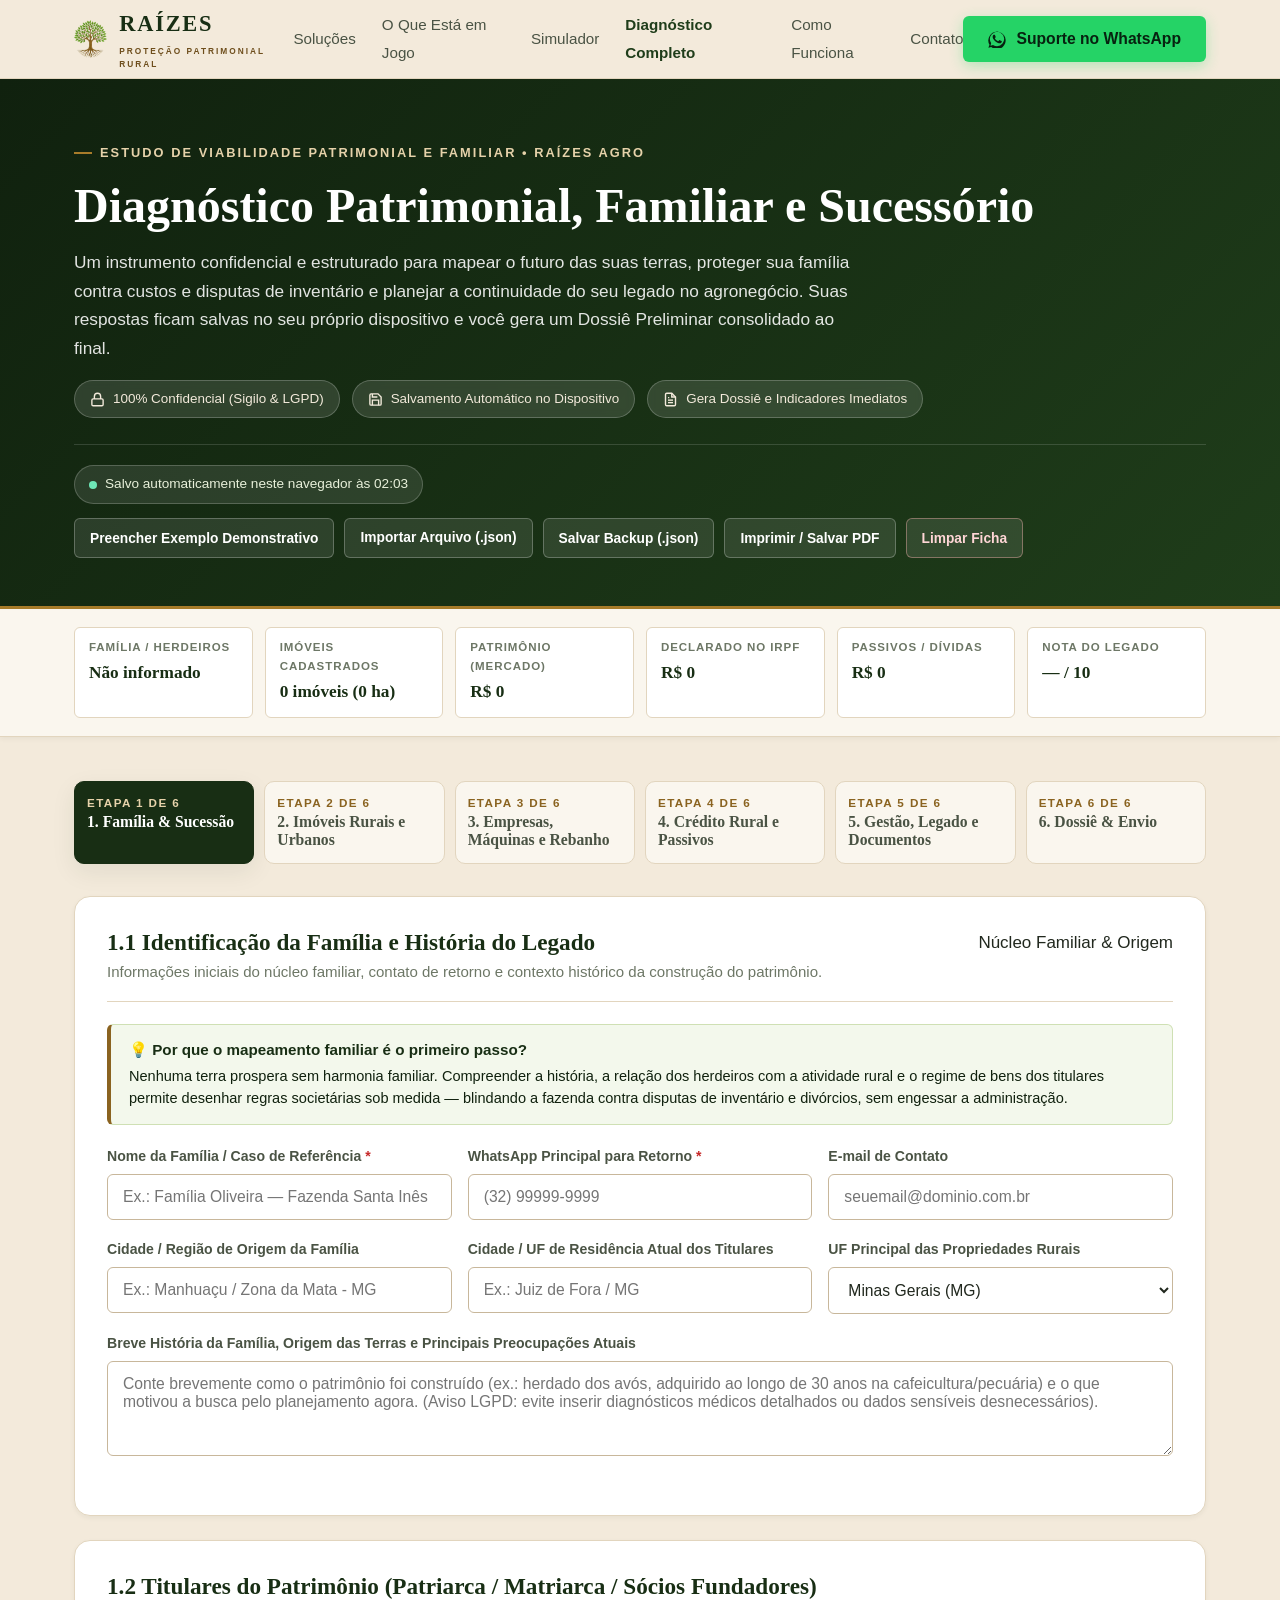
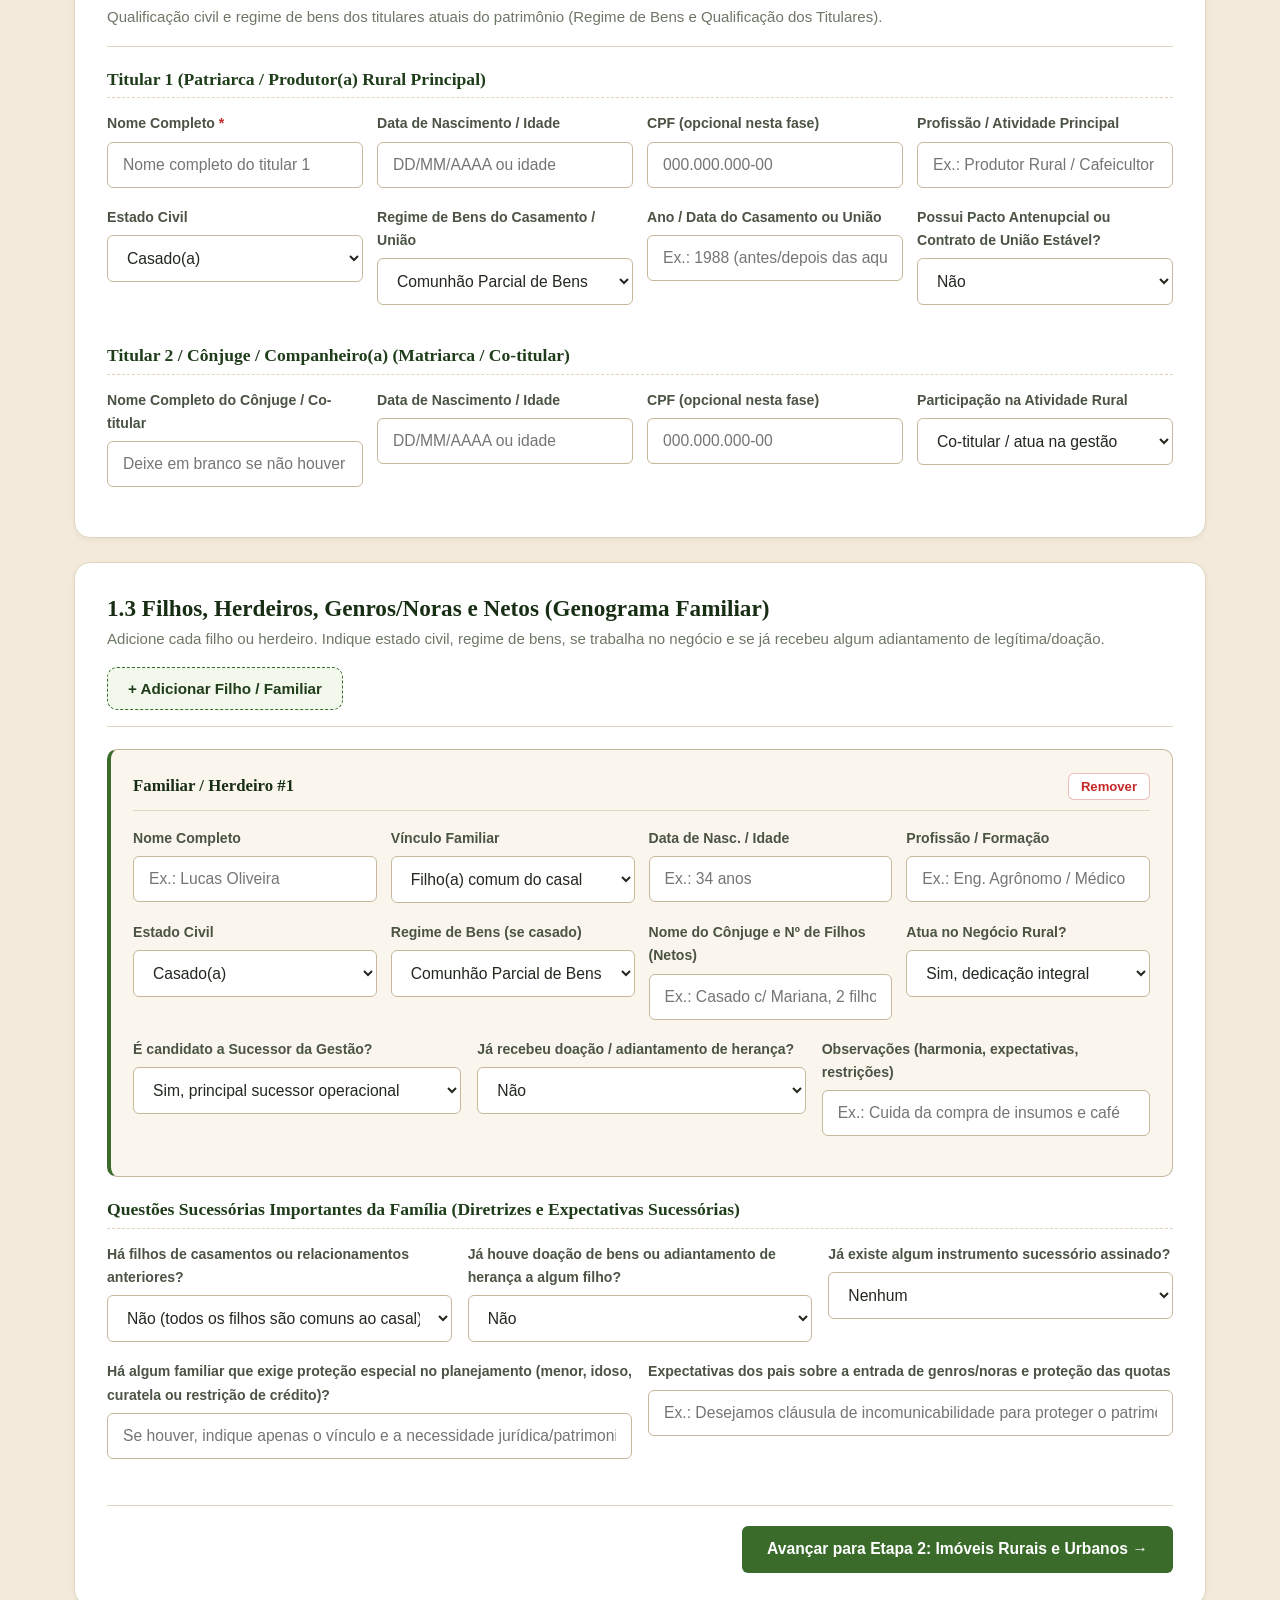
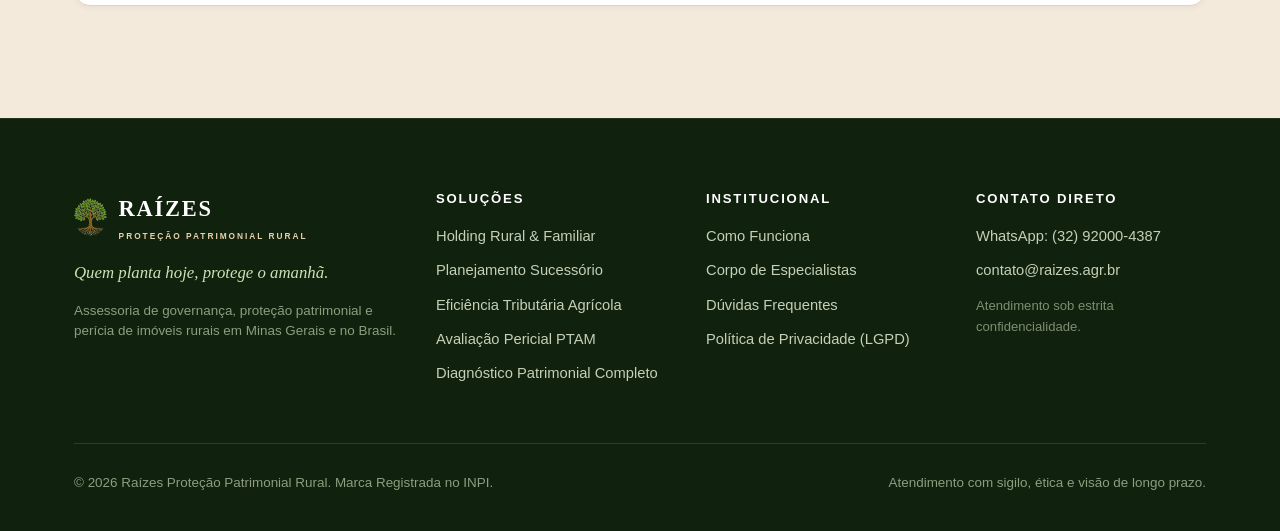
==== commit 1d383d0a: "feat(diagnostico): revisao 360 de conversao, ergonomia mobile e empatia tatica" ====
--- a/diagnostico.html
+++ b/diagnostico.html
@@ -61,11 +61,26 @@
     <!-- ==================== HERO DO DIAGNÓSTICO ==================== -->
     <section class="diag-hero">
       <div class="container">
-        <div class="eyebrow eyebrow-light">Estudo de Viabilidade Patrimonial e Familiar (EVPF)</div>
+        <div class="eyebrow eyebrow-light">Estudo de Viabilidade Patrimonial e Familiar • Raízes Agro</div>
         <h1>Diagnóstico Patrimonial, Familiar e Sucessório</h1>
         <p class="lead">
-          Preencha os aspectos familiares, imóveis rurais e urbanos, maquinários, rebanho, passivos e governança para iniciarmos o estudo de viabilidade do seu caso. Seus dados ficam salvos automaticamente no seu próprio navegador e você pode gerar o dossiê em PDF ou encaminhar diretamente à nossa equipe.
+          Um instrumento confidencial e estruturado para mapear o futuro das suas terras, proteger sua família contra custos e disputas de inventário e planejar a continuidade do seu legado no agronegócio. Suas respostas ficam salvas no seu próprio dispositivo e você gera um Dossiê Preliminar consolidado ao final.
         </p>
+
+        <div class="diag-trust-badges">
+          <span class="diag-trust-pill">
+            <svg width="15" height="15" viewBox="0 0 24 24" fill="none" stroke="currentColor" stroke-width="2.2" aria-hidden="true"><rect x="3" y="11" width="18" height="11" rx="2" ry="2"/><path d="M7 11V7a5 5 0 0 1 10 0v4"/></svg>
+            100% Confidencial (Sigilo &amp; LGPD)
+          </span>
+          <span class="diag-trust-pill">
+            <svg width="15" height="15" viewBox="0 0 24 24" fill="none" stroke="currentColor" stroke-width="2.2" aria-hidden="true"><path d="M19 21H5a2 2 0 0 1-2-2V5a2 2 0 0 1 2-2h11l5 5v11a2 2 0 0 1-2 2z"/><polyline points="17 21 17 13 7 13 7 21"/><polyline points="7 3 7 8 15 8"/></svg>
+            Salvamento Automático no Dispositivo
+          </span>
+          <span class="diag-trust-pill">
+            <svg width="15" height="15" viewBox="0 0 24 24" fill="none" stroke="currentColor" stroke-width="2.2" aria-hidden="true"><path d="M14 2H6a2 2 0 0 0-2 2v16a2 2 0 0 0 2 2h12a2 2 0 0 0 2-2V8z"/><polyline points="14 2 14 8 20 8"/><line x1="16" y1="13" x2="8" y2="13"/><line x1="16" y1="17" x2="8" y2="17"/><polyline points="10 9 9 9 8 9"/></svg>
+            Gera Dossiê e Indicadores Imediatos
+          </span>
+        </div>
 
         <div class="diag-toolbar">
           <div class="diag-save-badge" id="autosave-status" aria-live="polite">
@@ -172,7 +187,12 @@
                   <h2>1.1 Identificação da Família e História do Legado</h2>
                   <p>Informações iniciais do núcleo familiar, contato de retorno e contexto histórico da construção do patrimônio.</p>
                 </div>
-                <span class="badge">Mód. 01 &amp; 02 — Script Rural</span>
+                <span class="badge">Núcleo Familiar &amp; Origem</span>
+              </div>
+
+              <div class="diag-insight-box">
+                <strong>💡 Por que o mapeamento familiar é o primeiro passo?</strong>
+                <p>Nenhuma terra prospera sem harmonia familiar. Compreender a história, a relação dos herdeiros com a atividade rural e o regime de bens dos titulares permite desenhar regras societárias sob medida — blindando a fazenda contra disputas de inventário e divórcios, sem engessar a administração.</p>
               </div>
 
               <div class="field-grid-3">
@@ -182,11 +202,11 @@
                 </div>
                 <div class="field">
                   <label for="fam_whatsapp">WhatsApp Principal para Retorno <span class="req">*</span></label>
-                  <input type="tel" id="fam_whatsapp" name="fam_whatsapp" placeholder="(32) 99999-9999" required>
+                  <input type="tel" id="fam_whatsapp" name="fam_whatsapp" inputmode="tel" placeholder="(32) 99999-9999" required>
                 </div>
                 <div class="field">
                   <label for="fam_email">E-mail de Contato</label>
-                  <input type="email" id="fam_email" name="fam_email" placeholder="seuemail@dominio.com.br">
+                  <input type="email" id="fam_email" name="fam_email" inputmode="email" placeholder="seuemail@dominio.com.br">
                 </div>
               </div>
 
@@ -230,7 +250,7 @@
               <div class="diag-card-header">
                 <div>
                   <h2>1.2 Titulares do Patrimônio (Patriarca / Matriarca / Sócios Fundadores)</h2>
-                  <p>Qualificação civil e regime de bens dos titulares atuais do patrimônio (Planilha OURO — Aba 1).</p>
+                  <p>Qualificação civil e regime de bens dos titulares atuais do patrimônio (Regime de Bens e Qualificação dos Titulares).</p>
                 </div>
               </div>
 
@@ -246,7 +266,7 @@
                 </div>
                 <div class="field">
                   <label for="tit1_cpf">CPF (opcional nesta fase)</label>
-                  <input type="text" id="tit1_cpf" name="tit1_cpf" placeholder="000.000.000-00">
+                  <input type="text" id="tit1_cpf" name="tit1_cpf" inputmode="numeric" placeholder="000.000.000-00">
                 </div>
                 <div class="field">
                   <label for="tit1_profissao">Profissão / Atividade Principal</label>
@@ -278,7 +298,7 @@
                 </div>
                 <div class="field">
                   <label for="tit1_data_casamento">Ano / Data do Casamento ou União</label>
-                  <input type="text" id="tit1_data_casamento" name="tit1_data_casamento" placeholder="Ex.: 1988 (antes/depois das aquisições)">
+                  <input type="text" id="tit1_data_casamento" name="tit1_data_casamento" inputmode="numeric" placeholder="Ex.: 1988 (antes/depois das aquisições)">
                 </div>
                 <div class="field">
                   <label for="tit1_pacto_antenupcial">Possui Pacto Antenupcial ou Contrato de União Estável?</label>
@@ -303,7 +323,7 @@
                 </div>
                 <div class="field">
                   <label for="tit2_cpf">CPF (opcional nesta fase)</label>
-                  <input type="text" id="tit2_cpf" name="tit2_cpf" placeholder="000.000.000-00">
+                  <input type="text" id="tit2_cpf" name="tit2_cpf" inputmode="numeric" placeholder="000.000.000-00">
                 </div>
                 <div class="field">
                   <label for="tit2_atuacao">Participação na Atividade Rural</label>
@@ -330,7 +350,7 @@
 
               <div class="repeater-list" id="lista-herdeiros"></div>
 
-              <h3 class="diag-subhead">Questões Sucessórias Importantes da Família (Script Rural 1.1)</h3>
+              <h3 class="diag-subhead">Questões Sucessórias Importantes da Família (Diretrizes e Expectativas Sucessórias)</h3>
               <div class="field-grid-3">
                 <div class="field">
                   <label for="suc_filhos_fora_casamento">Há filhos de casamentos ou relacionamentos anteriores?</label>
@@ -378,16 +398,21 @@
           </div>
 
           <!-- ========================================================
-               ETAPA 2: IMÓVEIS RURAIS E URBANOS (PLANILHA OURO ABA 3)
+               ETAPA 2: IMÓVEIS RURAIS E URBANOS
                ======================================================== -->
           <div class="diag-panel" id="step-2" data-step="2">
             <div class="diag-card">
               <div class="diag-card-header">
                 <div>
                   <h2>2. Levantamento de Bens Imóveis (Rurais e Urbanos)</h2>
-                  <p>Cadastre cada fazenda, gleba/matrícula ou imóvel urbano. A comparação entre o <strong>Valor de Mercado</strong>, o <strong>Valor Declarado no IRPF</strong> e o <strong>VTN/ITR</strong> é a base do Estudo de Viabilidade Patrimonial (Planilha OURO — Aba 3).</p>
+                  <p>Cadastre cada fazenda, gleba/matrícula ou imóvel urbano. A comparação entre o <strong>Valor de Mercado</strong>, o <strong>Valor Declarado no IRPF</strong> e o <strong>VTN/ITR</strong> é a base do Estudo de Viabilidade Patrimonial.</p>
                 </div>
                 <button type="button" class="btn-add-item" id="btn-add-imovel">+ Adicionar Imóvel Rural ou Urbano</button>
+              </div>
+
+              <div class="diag-insight-box">
+                <strong>💡 Por que informamos Valor de Mercado, Valor no IRPF e ITR/VTN?</strong>
+                <p>O <strong>Valor no IRPF</strong> é o seu custo histórico de aquisição. O <strong>ITR/VTN</strong> é o valor da terra nua cadastrado na Receita Federal. O <strong>Valor de Mercado</strong> é a avaliação real atual. O cruzamento desses três números revela a melhor rota fiscal para integralizar as fazendas na holding rural sem pagar imposto indevido de Ganho de Capital e otimizando o ITCMD estadual.</p>
               </div>
 
               <div class="repeater-list" id="lista-imoveis"></div>
@@ -437,7 +462,7 @@
               <div class="diag-card-header">
                 <div>
                   <h2>3.2 Maquinários Agrícolas, Implementos, Caminhões e Veículos (Bens Móveis)</h2>
-                  <p>Tratores, colheitadeiras, pulverizadores, secadores de café, pivôs, caminhões, utilitários e aeronaves (Planilha OURO — Aba 4).</p>
+                  <p>Tratores, colheitadeiras, pulverizadores, secadores de café, pivôs, caminhões, utilitários e frotas de produção.</p>
                 </div>
                 <button type="button" class="btn-add-item" id="btn-add-movel">+ Adicionar Maquinário / Veículo / Lote</button>
               </div>
@@ -448,8 +473,8 @@
             <div class="diag-card">
               <div class="diag-card-header">
                 <div>
-                  <h2>3.3 Rebanho / Bens Semoventes</h2>
-                  <p>Bovinos de corte, gado leiteiro, genética/matrizes, equinos ou outros rebanhos (Planilha OURO — Aba 4).</p>
+                  <h2>3.3 Rebanho / Bens Semoventes (Ativo Biológico)</h2>
+                  <p>Bovinos de corte, gado leiteiro, genética/matrizes, equinos ou outros rebanhos de exploração agropecuária.</p>
                 </div>
                 <button type="button" class="btn-add-item" id="btn-add-semovente">+ Adicionar Rebanho / Semoventes</button>
               </div>
@@ -483,10 +508,16 @@
               <div class="diag-card-header">
                 <div>
                   <h2>4.1 Crédito Rural, Financiamentos Bancários, CPRs e Dívidas</h2>
-                  <p>Essencial para verificar garantias reais (hipoteca/alienação fiduciária) que exigem <strong>Termo de Anuência do Banco</strong> antes da integralização de imóveis na holding (Planilha OURO — Aba 5).</p>
+                  <p>Mapeamento das operações de crédito para planejar a <strong>anuência bancária</strong> prévia antes da transferência de imóveis para a holding.</p>
                 </div>
                 <button type="button" class="btn-add-item" id="btn-add-divida">+ Adicionar Operação de Crédito / Dívida</button>
               </div>
+
+              <div class="diag-insight-box">
+                <strong>🔒 A holding rural interfere no meu Crédito Agrícola ou Custeio?</strong>
+                <p>Não. O crédito rural é o combustível da sua safra. Mapeamos os financiamentos e garantias (hipotecas e alienações fiduciárias) justamente para providenciar a anuência prévia dos bancos credores (Banco do Brasil, Sicoob, Sicredi, etc.), garantindo que sua capacidade de tomar recursos continue 100% preservada.</p>
+              </div>
+
               <div class="repeater-list" id="lista-dividas"></div>
             </div>
 
@@ -494,7 +525,7 @@
               <div class="diag-card-header">
                 <div>
                   <h2>4.2 Processos Administrativos, Judiciais e Contingências</h2>
-                  <p>Mapeamento preventivo para garantir que qualquer reorganização patrimonial seja 100% lícita, sem risco de caracterização de fraude contra credores ou à execução (Mód. 05 — Ativos e Passivos).</p>
+                  <p>Mapeamento preventivo para garantir que a reorganização patrimonial seja 100% lícita, segura e sem riscos tributários ou trabalhistas futuros.</p>
                 </div>
                 <button type="button" class="btn-add-item" id="btn-add-processo">+ Adicionar Processo / Contingência</button>
               </div>
@@ -532,8 +563,8 @@
             <div class="diag-card">
               <div class="diag-card-header">
                 <div>
-                  <h2>5.1 Gestão Operacional e Tributação Atual (Planilha OURO — Aba 8)</h2>
-                  <p>Atividades econômicas desenvolvidas, regime tributário atual e liderança da operação.</p>
+                  <h2>5.1 Gestão Operacional e Tributação Atual</h2>
+                  <p>Atividades econômicas desenvolvidas, regime tributário atual e liderança da operação no agronegócio.</p>
                 </div>
               </div>
 
@@ -569,7 +600,7 @@
                 </div>
                 <div class="field">
                   <label for="trib_receita_anual">Receita Bruta Anual Aproximada da Atividade (R$)</label>
-                  <input type="text" id="trib_receita_anual" name="trib_receita_anual" placeholder="Ex.: R$ 2.500.000,00">
+                  <input type="text" id="trib_receita_anual" name="trib_receita_anual" inputmode="decimal" placeholder="Ex.: R$ 2.500.000,00">
                 </div>
                 <div class="field">
                   <label for="trib_funrural">Recolhimento de FUNRURAL Hoje</label>
@@ -597,14 +628,14 @@
               </div>
             </div>
 
-            <!-- 5.2 Avaliação do Legado do Produtor Rural (Mód. 04 Verbatim) -->
+            <!-- 5.2 Avaliação do Legado do Produtor Rural -->
             <div class="diag-card">
               <div class="diag-card-header">
                 <div>
                   <h2>5.2 Avaliação do Legado do Produtor Rural</h2>
-                  <p>Quadro oficial de maturidade documental e sucessória do legado (Módulo 04 — Estudo de Viabilidade Patrimonial).</p>
-                </div>
-                <span class="badge">Instrumento Oficial EVPF</span>
+                  <p>Mapeamento de segurança documental, regularidade fundiária e maturidade sucessória da família.</p>
+                </div>
+                <span class="badge">Maturidade do Legado</span>
               </div>
 
               <div id="quadro-legado-container">
@@ -812,7 +843,7 @@
               <div class="diag-card-header">
                 <div>
                   <h2>5.4 Checklist de Documentos que a Família Já Possui Fácil Acesso</h2>
-                  <p>Marque os documentos que você já possui em mãos (físico ou PDF) para agilizar a montagem da pasta do caso (Mód. 03 &amp; 05).</p>
+                  <p>Marque os documentos que você já possui em mãos (físico ou PDF) para agilizar o estudo do caso.</p>
                 </div>
               </div>
 
@@ -850,6 +881,31 @@
                 </div>
               </div>
 
+              <!-- Box O que acontece agora -->
+              <div class="next-steps-card">
+                <h3>
+                  <svg width="20" height="20" viewBox="0 0 24 24" fill="none" stroke="currentColor" stroke-width="2.2" aria-hidden="true"><circle cx="12" cy="12" r="10"/><polyline points="12 6 12 12 16 14"/></svg>
+                  O que acontece após o envio do seu diagnóstico?
+                </h3>
+                <div class="next-steps-grid">
+                  <div class="next-step-item">
+                    <span class="next-step-badge">1</span>
+                    <strong>Análise Sob Estrito Sigilo</strong>
+                    <p>Nossos especialistas em holding rural recebem suas informações e iniciam o estudo preliminar de viabilidade e economia fiscal.</p>
+                  </div>
+                  <div class="next-step-item">
+                    <span class="next-step-badge">2</span>
+                    <strong>Simulação Tributária &amp; Societária</strong>
+                    <p>Calculamos os cenários de ITCMD, Ganho de Capital e proteção dos imóveis, confrontando o modelo tradicional com a holding.</p>
+                  </div>
+                  <div class="next-step-item">
+                    <span class="next-step-badge">3</span>
+                    <strong>Apresentação Personalizada</strong>
+                    <p>Entramos em contato no WhatsApp informado para apresentar os números consolidados e tirar todas as dúvidas da família.</p>
+                  </div>
+                </div>
+              </div>
+
               <div class="consent-box">
                 <input type="checkbox" id="diag_lgpd_consent" name="diag_lgpd_consent" checked>
                 <label for="diag_lgpd_consent">
@@ -859,23 +915,30 @@
 
               <div id="diag-action-feedback" class="form-feedback" role="status" aria-live="polite"></div>
 
-              <div style="display: flex; flex-wrap: wrap; gap: 12px; margin-bottom: 10px;">
-                <button type="button" class="btn btn-wa btn-lg" id="btn-send-whatsapp">
-                  <svg width="20" height="20" viewBox="0 0 24 24" fill="currentColor" aria-hidden="true"><path d="M17.5 14.4c-.3-.2-1.7-.8-2-.9-.3-.1-.5-.2-.7.2-.2.3-.7.9-.9 1.1-.2.2-.3.2-.6.1-.3-.2-1.2-.5-2.4-1.5-.9-.8-1.5-1.8-1.6-2.1-.2-.3 0-.5.1-.6.1-.1.3-.4.5-.6.1-.2.2-.3.3-.5.1-.2 0-.4 0-.6 0-.2-.7-1.6-.9-2.2-.2-.6-.5-.5-.7-.5h-.6c-.2 0-.5.1-.8.4-.3.3-1 1-1 2.5s1.1 2.9 1.2 3.1c.2.2 2.1 3.3 5.2 4.6.7.3 1.3.5 1.7.6.7.2 1.4.2 1.9.1.6-.1 1.7-.7 2-1.4.2-.7.2-1.2.2-1.4-.1-.1-.3-.2-.6-.3M12 21.5a9.5 9.5 0 0 1-4.8-1.3l-.4-.2-3.5.9.9-3.4-.2-.4A9.5 9.5 0 1 1 12 21.5M12 2.5A11.5 11.5 0 0 0 2 19.8L.5 23.5l3.8-1A11.5 11.5 0 1 0 12 2.5"/></svg>
-                  Enviar Resumo Estruturado no WhatsApp
-                </button>
-                <button type="button" class="btn btn-primary btn-lg" id="btn-print-dossie">
-                  Imprimir / Salvar Dossiê em PDF (A4)
-                </button>
-                <button type="button" class="btn btn-terra btn-lg" id="btn-export-json">
-                  Baixar Arquivo do Diagnóstico (.json)
-                </button>
-                <button type="button" class="btn btn-light btn-lg" id="btn-copy-text">
-                  Copiar Relatório em Texto
-                </button>
+              <div style="display: flex; flex-direction: column; gap: 12px; margin-bottom: 12px;">
+                <div>
+                  <button type="button" class="btn btn-wa btn-lg" id="btn-send-whatsapp" style="width: 100%; justify-content: center; font-size: 1.12rem; padding: 18px 24px; box-shadow: 0 4px 14px rgba(37,211,102,.35);">
+                    <svg width="22" height="22" viewBox="0 0 24 24" fill="currentColor" aria-hidden="true"><path d="M17.5 14.4c-.3-.2-1.7-.8-2-.9-.3-.1-.5-.2-.7.2-.2.3-.7.9-.9 1.1-.2.2-.3.2-.6.1-.3-.2-1.2-.5-2.4-1.5-.9-.8-1.5-1.8-1.6-2.1-.2-.3 0-.5.1-.6.1-.1.3-.4.5-.6.1-.2.2-.3.3-.5.1-.2 0-.4 0-.6 0-.2-.7-1.6-.9-2.2-.2-.6-.5-.5-.7-.5h-.6c-.2 0-.5.1-.8.4-.3.3-1 1-1 2.5s1.1 2.9 1.2 3.1c.2.2 2.1 3.3 5.2 4.6.7.3 1.3.5 1.7.6.7.2 1.4.2 1.9.1.6-.1 1.7-.7 2-1.4.2-.7.2-1.2.2-1.4-.1-.1-.3-.2-.6-.3M12 21.5a9.5 9.5 0 0 1-4.8-1.3l-.4-.2-3.5.9.9-3.4-.2-.4A9.5 9.5 0 1 1 12 21.5M12 2.5A11.5 11.5 0 0 0 2 19.8L.5 23.5l3.8-1A11.5 11.5 0 1 0 12 2.5"/></svg>
+                    Concluir e Enviar Diagnóstico (WhatsApp + E-mail)
+                  </button>
+                </div>
+                <div style="display: flex; flex-wrap: wrap; gap: 10px;">
+                  <button type="button" class="btn btn-primary" id="btn-send-email">
+                    Enviar Dossiê por E-mail (Raízes)
+                  </button>
+                  <button type="button" class="btn btn-terra" id="btn-print-dossie">
+                    Imprimir / Salvar Dossiê em PDF (A4)
+                  </button>
+                  <button type="button" class="btn btn-light" id="btn-export-json">
+                    Baixar Arquivo (.json p/ Sistema)
+                  </button>
+                  <button type="button" class="btn btn-light" id="btn-copy-text">
+                    Copiar Relatório em Texto
+                  </button>
+                </div>
               </div>
               <p style="font-size: .84rem; color: var(--tinta-3); margin-top: 8px;">
-                Dica: Ao clicar em <strong>"Imprimir / Salvar Dossiê em PDF"</strong> ou <strong>"Baixar Arquivo (.json)"</strong>, você pode anexar o arquivo completo na conversa de WhatsApp com nosso especialista para que sua ficha já entre diretamente no sistema de estudo de viabilidade.
+                Ao clicar em <strong>"Concluir e Enviar"</strong> ou <strong>"Enviar Dossiê por E-mail"</strong>, seu diagnóstico completo (incluindo o código <code>.json</code> para abertura imediata do caso no sistema da Raízes) é encaminhado para <strong>contato@raizes.agr.br</strong> e para o WhatsApp da equipe.
               </p>
             </div>
 
--- a/css/raizes.css
+++ b/css/raizes.css
@@ -569,12 +569,12 @@
   box-shadow: var(--shadow-sm);
   display: flex;
   flex-direction: column;
-  transition: transform .25s ease, box-shadow .25s ease;
+  transition: transform .25s ease, box-shadow .25s ease, border-color .25s ease;
 }
 .solucao-card:hover {
   transform: translateY(-6px);
-  box-shadow: var(--shadow-lg);
-  border-color: var(--borda-forte);
+  box-shadow: 0 20px 40px rgba(24, 46, 20, 0.12);
+  border-color: var(--terra-500);
 }
 .solucao-thumb {
   height: 190px;
@@ -689,7 +689,7 @@
   color: var(--tinta-2);
   margin-bottom: 8px;
 }
-.sim-select, .sim-range {
+.sim-select {
   width: 100%;
   padding: 13px 16px;
   border: 1.5px solid var(--borda-forte);
@@ -698,10 +698,60 @@
   color: var(--tinta);
   font-size: 1rem;
   font-family: inherit;
+  transition: border-color .2s;
 }
 .sim-select:focus {
   outline: none;
   border-color: var(--verde-700);
+}
+
+/* Slider de Patrimônio Classe-A */
+.sim-range {
+  -webkit-appearance: none;
+  appearance: none;
+  width: 100%;
+  height: 8px;
+  background: var(--areia-escura);
+  border-radius: var(--pill);
+  outline: none;
+  border: 1px solid var(--borda-forte);
+  padding: 0;
+  margin: 12px 0 6px 0;
+  cursor: pointer;
+}
+.sim-range::-webkit-slider-thumb {
+  -webkit-appearance: none;
+  appearance: none;
+  width: 26px;
+  height: 26px;
+  border-radius: 50%;
+  background: var(--terra-600);
+  border: 3px solid #fff;
+  box-shadow: 0 2px 8px rgba(184, 80, 48, 0.4);
+  cursor: pointer;
+  transition: transform .15s ease, background .15s ease;
+}
+.sim-range::-webkit-slider-thumb:hover {
+  transform: scale(1.15);
+  background: var(--terra-700);
+}
+.sim-range::-moz-range-thumb {
+  width: 26px;
+  height: 26px;
+  border-radius: 50%;
+  background: var(--terra-600);
+  border: 3px solid #fff;
+  box-shadow: 0 2px 8px rgba(184, 80, 48, 0.4);
+  cursor: pointer;
+  transition: transform .15s ease, background .15s ease;
+}
+.sim-range::-moz-range-thumb:hover {
+  transform: scale(1.15);
+  background: var(--terra-700);
+}
+.sim-range:focus-visible {
+  outline: 2px solid var(--verde-700);
+  outline-offset: 3px;
 }
 .range-display {
   display: flex;
@@ -1751,8 +1801,121 @@
   font-weight: 700;
 }
 
+/* Trust Badges no Hero */
+.diag-trust-badges {
+  display: flex;
+  flex-wrap: wrap;
+  gap: 12px;
+  margin: 18px 0 22px;
+}
+.diag-trust-pill {
+  display: inline-flex;
+  align-items: center;
+  gap: 8px;
+  background: rgba(255, 255, 255, 0.12);
+  border: 1px solid rgba(255, 255, 255, 0.22);
+  border-radius: 999px;
+  padding: 7px 15px;
+  font-size: .84rem;
+  color: var(--areia);
+  backdrop-filter: blur(4px);
+  font-weight: 500;
+}
+.diag-trust-pill svg {
+  flex-shrink: 0;
+  color: var(--terra-300);
+}
+
+/* Cards de Insight / Empatia Tática */
+.diag-insight-box {
+  background: var(--verde-50);
+  border: 1px solid var(--verde-200);
+  border-left: 4px solid var(--terra-600);
+  border-radius: var(--radius-sm);
+  padding: 14px 18px;
+  margin: 16px 0 20px;
+  font-size: .91rem;
+  line-height: 1.5;
+  color: var(--verde-950);
+}
+.diag-insight-box strong {
+  color: var(--verde-900);
+  display: flex;
+  align-items: center;
+  gap: 6px;
+  margin-bottom: 4px;
+  font-size: .95rem;
+}
+.diag-insight-box p {
+  margin: 0;
+}
+
+/* Indicador de Conversão Alqueire -> Hectare */
+.alqueire-hint {
+  display: block;
+  font-size: .80rem;
+  font-weight: 600;
+  color: var(--terra-700);
+  margin-top: 4px;
+}
+
+/* Box O Que Acontece Agora (Etapa 6) */
+.next-steps-card {
+  background: var(--areia-clara);
+  border: 1px solid var(--borda-forte);
+  border-radius: var(--radius);
+  padding: 22px 24px;
+  margin: 22px 0;
+}
+.next-steps-card h3 {
+  font-family: var(--display);
+  font-size: 1.15rem;
+  color: var(--verde-900);
+  margin: 0 0 14px;
+  display: flex;
+  align-items: center;
+  gap: 8px;
+}
+.next-steps-grid {
+  display: grid;
+  grid-template-columns: repeat(3, 1fr);
+  gap: 16px;
+}
+.next-step-item {
+  background: #fff;
+  border: 1px solid var(--borda);
+  border-radius: var(--radius-sm);
+  padding: 14px 16px;
+  position: relative;
+}
+.next-step-badge {
+  display: inline-flex;
+  align-items: center;
+  justify-content: center;
+  width: 24px;
+  height: 24px;
+  border-radius: 50%;
+  background: var(--verde-800);
+  color: #fff;
+  font-size: .78rem;
+  font-weight: 700;
+  margin-bottom: 8px;
+}
+.next-step-item strong {
+  display: block;
+  font-size: .92rem;
+  color: var(--verde-900);
+  margin-bottom: 4px;
+}
+.next-step-item p {
+  font-size: .84rem;
+  color: var(--tinta-3);
+  margin: 0;
+  line-height: 1.4;
+}
+
 @media (max-width: 1024px) {
-  .diag-kpi-grid, .diag-steps-nav {
+  .diag-kpi-grid, .diag-steps-nav, .next-steps-grid {
     grid-template-columns: repeat(3, 1fr);
   }
   .field-grid-4 {
@@ -1763,8 +1926,8 @@
   .diag-kpi-bar {
     position: static;
   }
-  .diag-kpi-grid, .diag-steps-nav {
-    grid-template-columns: repeat(2, 1fr);
+  .diag-kpi-grid, .diag-steps-nav, .next-steps-grid {
+    grid-template-columns: 1fr;
   }
   .field-grid-3, .field-grid-4 {
     grid-template-columns: 1fr;
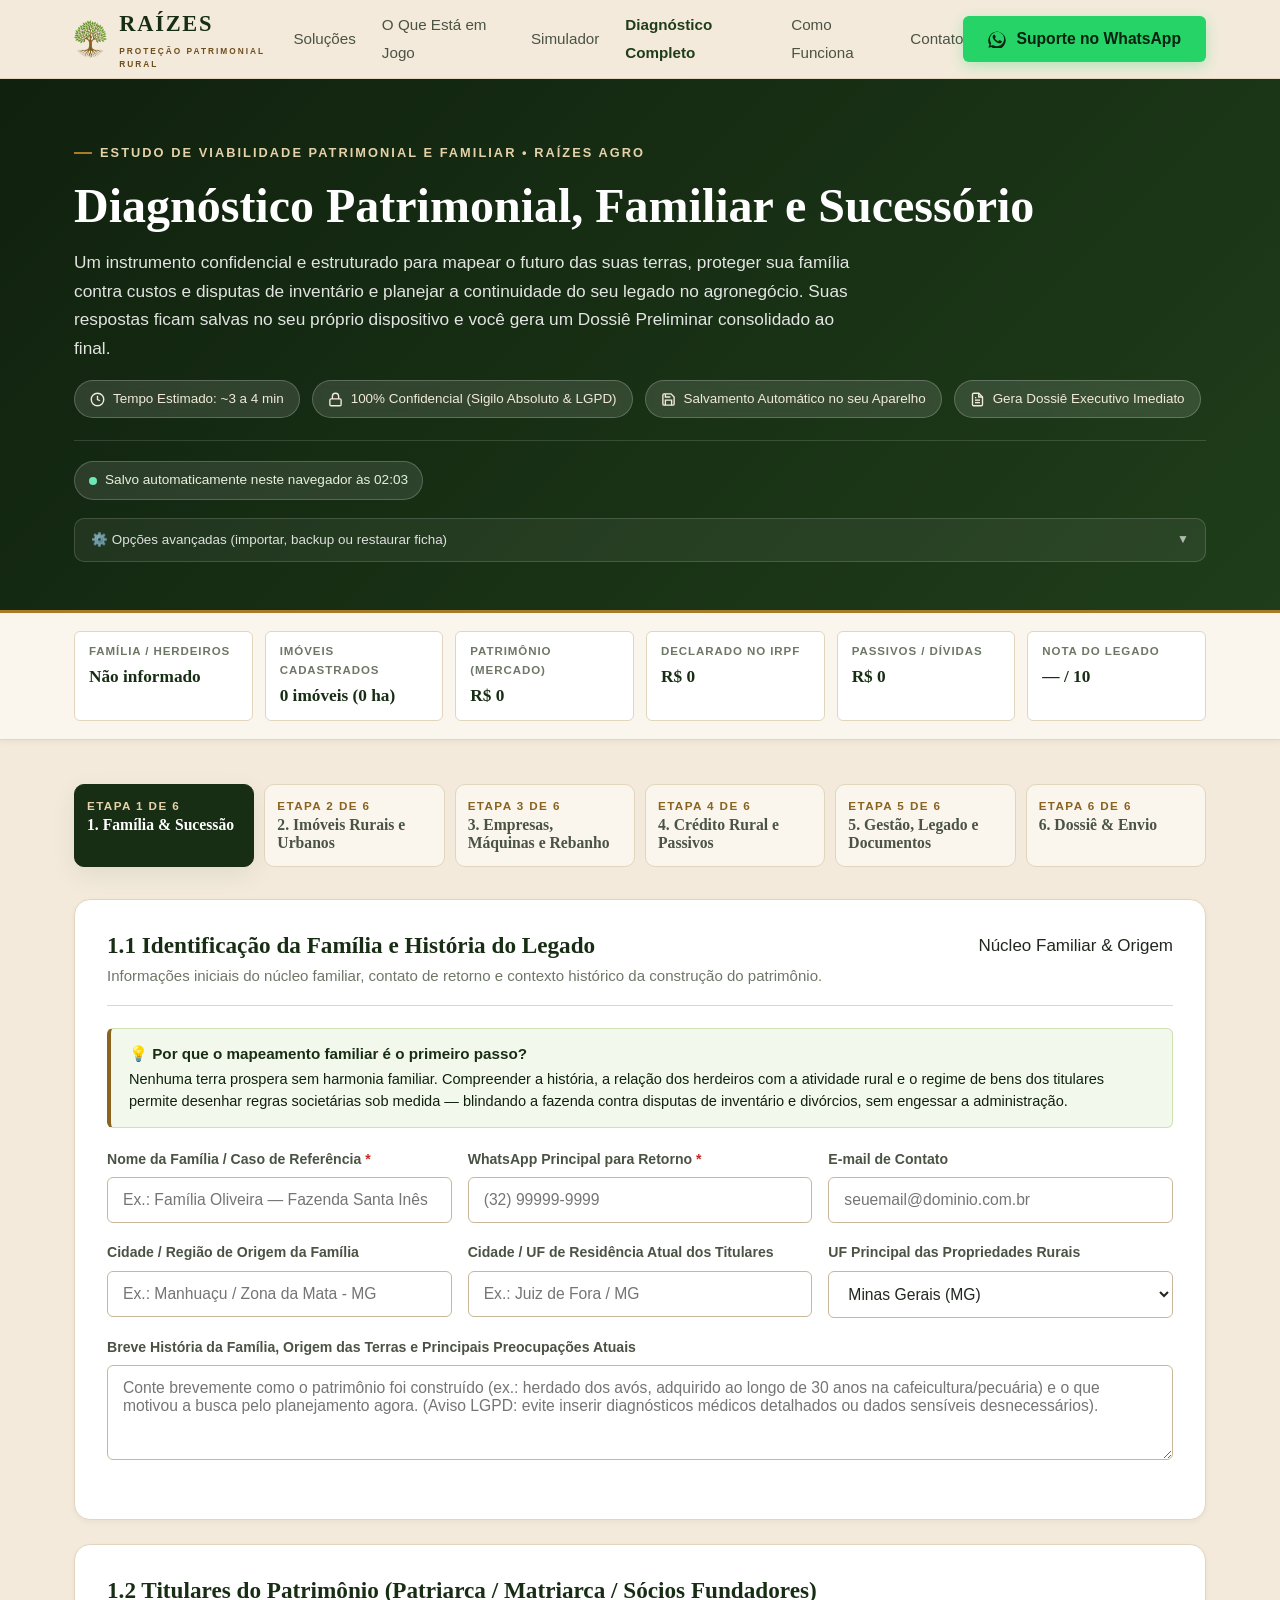
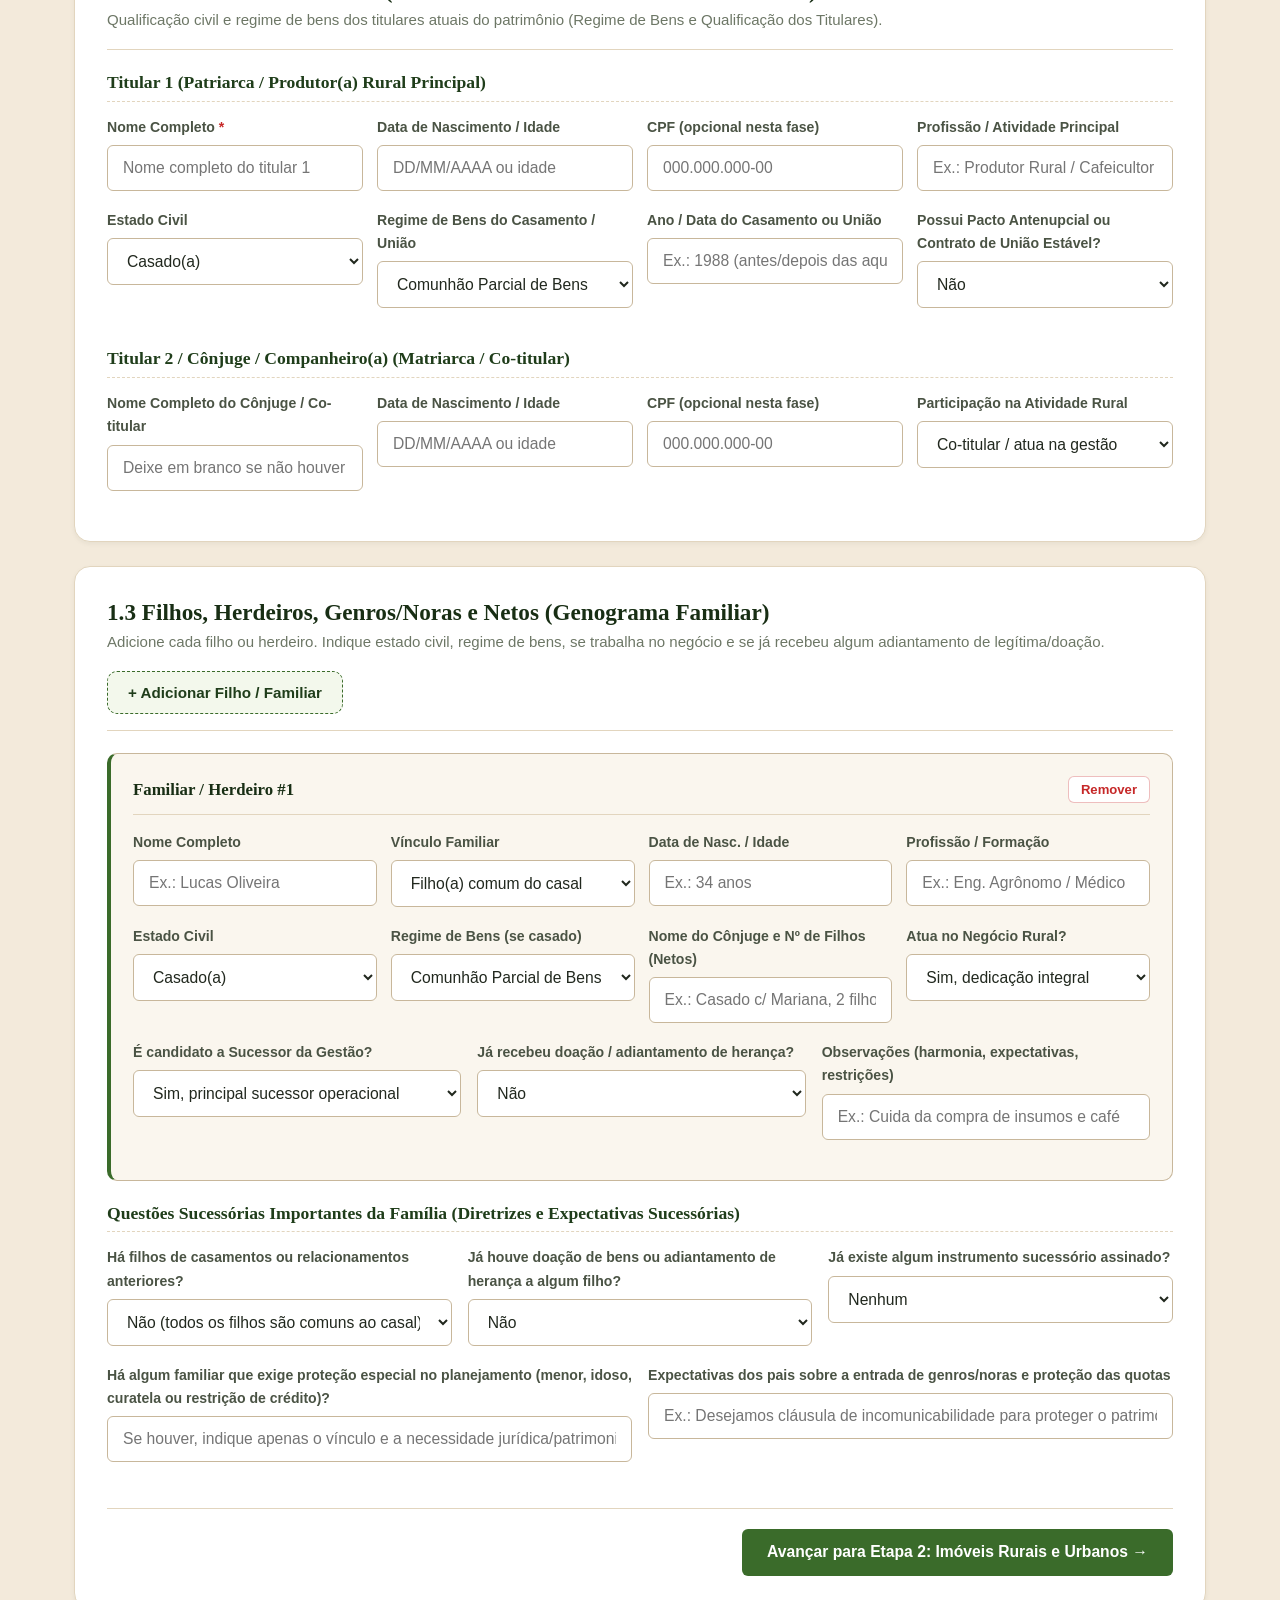
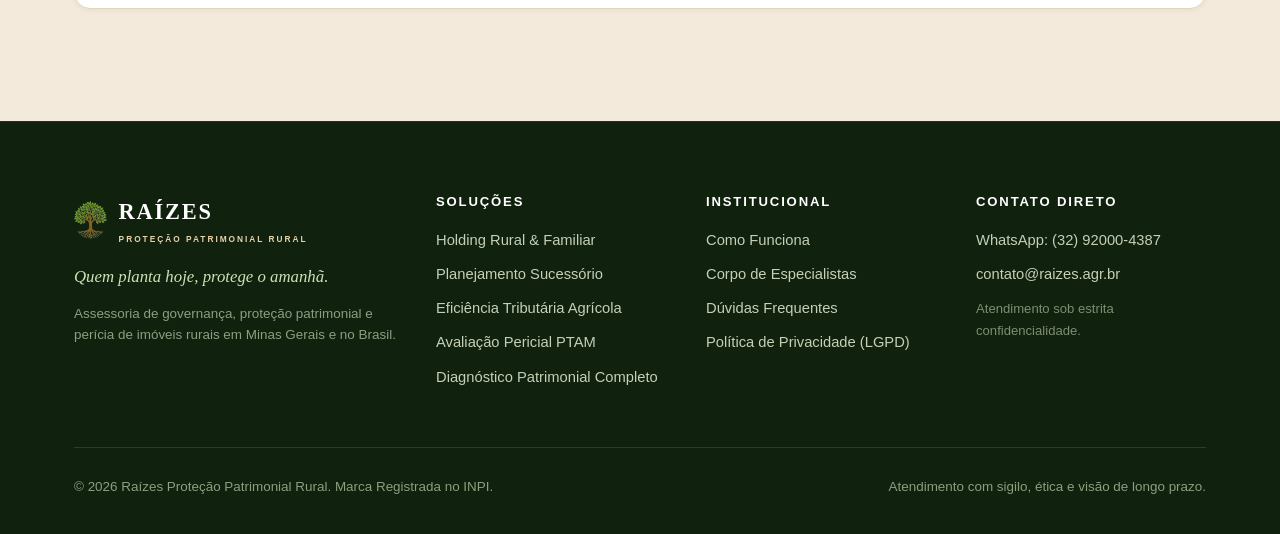
==== commit 75e3a720: "feat(cro): revisao completa de conversao, sticky mobile e conexao com diagnostico" ====
--- a/diagnostico.html
+++ b/diagnostico.html
@@ -4,20 +4,74 @@
   <meta charset="UTF-8">
   <meta name="viewport" content="width=device-width, initial-scale=1.0">
   <meta name="theme-color" content="#182E14">
+  <meta name="robots" content="index, follow, max-image-preview:large, max-snippet:-1, max-video-preview:-1">
+  <meta name="author" content="Raízes Proteção Patrimonial Rural">
+  <meta name="geo.region" content="BR-MG">
+  <meta name="geo.placename" content="Minas Gerais, Brasil">
   <meta property="og:locale" content="pt_BR">
   <title>Diagnóstico Patrimonial e Familiar Completo | Raízes Proteção Patrimonial Rural</title>
-  <meta name="description" content="Ficha completa de levantamento patrimonial, sucessório, societário, passivos e governança familiar para estudo de viabilidade de holding rural e planejamento sucessório.">
+  <meta name="description" content="Ficha completa de levantamento patrimonial, sucessório, societário, passivos e governança familiar para estudo de viabilidade de holding rural e sucessão no agro.">
   <link rel="canonical" href="https://raizes.agr.br/diagnostico.html">
 
+  <!-- Open Graph / Meta Compartilhamento -->
+  <meta property="og:site_name" content="Raízes Proteção Patrimonial Rural">
   <meta property="og:type" content="website">
   <meta property="og:title" content="Diagnóstico Patrimonial e Familiar Completo — Raízes">
   <meta property="og:description" content="Levantamento estruturado de família, imóveis rurais e urbanos, maquinários, rebanho, passivos, tributação e governança para estudo de viabilidade patrimonial.">
-  <meta property="og:image" content="assets/fotos/hero-fazenda-mg.webp">
   <meta property="og:url" content="https://raizes.agr.br/diagnostico.html">
-
+  <meta property="og:image" content="https://raizes.agr.br/assets/fotos/hero-fazenda-mg.webp">
+  <meta property="og:image:secure_url" content="https://raizes.agr.br/assets/fotos/hero-fazenda-mg.webp">
+  <meta property="og:image:type" content="image/webp">
+  <meta property="og:image:width" content="1200">
+  <meta property="og:image:height" content="630">
+  <meta property="og:image:alt" content="Diagnóstico Patrimonial e Familiar Completo — Raízes Proteção Patrimonial Rural">
+
+  <!-- Twitter Cards -->
+  <meta name="twitter:card" content="summary_large_image">
+  <meta name="twitter:title" content="Diagnóstico Patrimonial e Familiar Completo — Raízes">
+  <meta name="twitter:description" content="Levantamento confidencial de família, terras e ativos para estudo de viabilidade de holding rural e planejamento sucessório.">
+  <meta name="twitter:image" content="https://raizes.agr.br/assets/fotos/hero-fazenda-mg.webp">
+
+  <!-- Favicons -->
+  <link rel="icon" type="image/svg+xml" href="assets/simbolo.svg">
   <link rel="icon" type="image/png" sizes="32x32" href="assets/favicon-32.png">
   <link rel="apple-touch-icon" href="assets/favicon-180.png">
   <link rel="stylesheet" href="css/raizes.css">
+
+  <!-- Schema.org Structured Data (WebPage & BreadcrumbList) -->
+  <script type="application/ld+json">
+  {
+    "@context": "https://schema.org",
+    "@type": "WebPage",
+    "@id": "https://raizes.agr.br/diagnostico.html",
+    "url": "https://raizes.agr.br/diagnostico.html",
+    "name": "Diagnóstico Patrimonial e Familiar Completo | Raízes",
+    "description": "Ficha completa de levantamento patrimonial, sucessório, societário, passivos e governança familiar para estudo de viabilidade de holding rural e sucessão no agro.",
+    "isPartOf": {
+      "@type": "WebSite",
+      "@id": "https://raizes.agr.br/#website",
+      "url": "https://raizes.agr.br/",
+      "name": "Raízes Proteção Patrimonial Rural"
+    },
+    "breadcrumb": {
+      "@type": "BreadcrumbList",
+      "itemListElement": [
+        {
+          "@type": "ListItem",
+          "position": 1,
+          "name": "Início",
+          "item": "https://raizes.agr.br/"
+        },
+        {
+          "@type": "ListItem",
+          "position": 2,
+          "name": "Diagnóstico Patrimonial",
+          "item": "https://raizes.agr.br/diagnostico.html"
+        }
+      ]
+    }
+  }
+  </script>
 </head>
 <body>
   <a class="skip-link" href="#conteudo">Pular para o diagnóstico</a>
@@ -69,30 +123,41 @@
 
         <div class="diag-trust-badges">
           <span class="diag-trust-pill">
+            <svg width="15" height="15" viewBox="0 0 24 24" fill="none" stroke="currentColor" stroke-width="2.2" aria-hidden="true"><circle cx="12" cy="12" r="10"/><polyline points="12 6 12 12 16 14"/></svg>
+            Tempo Estimado: ~3 a 4 min
+          </span>
+          <span class="diag-trust-pill">
             <svg width="15" height="15" viewBox="0 0 24 24" fill="none" stroke="currentColor" stroke-width="2.2" aria-hidden="true"><rect x="3" y="11" width="18" height="11" rx="2" ry="2"/><path d="M7 11V7a5 5 0 0 1 10 0v4"/></svg>
-            100% Confidencial (Sigilo &amp; LGPD)
+            100% Confidencial (Sigilo Absoluto &amp; LGPD)
           </span>
           <span class="diag-trust-pill">
             <svg width="15" height="15" viewBox="0 0 24 24" fill="none" stroke="currentColor" stroke-width="2.2" aria-hidden="true"><path d="M19 21H5a2 2 0 0 1-2-2V5a2 2 0 0 1 2-2h11l5 5v11a2 2 0 0 1-2 2z"/><polyline points="17 21 17 13 7 13 7 21"/><polyline points="7 3 7 8 15 8"/></svg>
-            Salvamento Automático no Dispositivo
+            Salvamento Automático no seu Aparelho
           </span>
           <span class="diag-trust-pill">
             <svg width="15" height="15" viewBox="0 0 24 24" fill="none" stroke="currentColor" stroke-width="2.2" aria-hidden="true"><path d="M14 2H6a2 2 0 0 0-2 2v16a2 2 0 0 0 2 2h12a2 2 0 0 0 2-2V8z"/><polyline points="14 2 14 8 20 8"/><line x1="16" y1="13" x2="8" y2="13"/><line x1="16" y1="17" x2="8" y2="17"/><polyline points="10 9 9 9 8 9"/></svg>
-            Gera Dossiê e Indicadores Imediatos
+            Gera Dossiê Executivo Imediato
           </span>
         </div>
 
-        <div class="diag-toolbar">
+        <div class="diag-toolbar" style="margin-top: 14px;">
           <div class="diag-save-badge" id="autosave-status" aria-live="polite">
             <span class="diag-save-dot"></span>
             <span>Salvamento automático ativo neste dispositivo (100% privado)</span>
           </div>
-
-          <div class="diag-toolbar-actions">
-            <button type="button" class="btn-ghost-light" id="btn-load-example" title="Preencher com caso fictício de exemplo para visualizar o dossiê">
+        </div>
+
+        <!-- Opções avançadas recolhíveis (para não poluir a experiência inicial) -->
+        <details class="diag-advanced-tools no-print">
+          <summary class="diag-advanced-summary">
+            <span>⚙️ Opções avançadas (importar, backup ou restaurar ficha)</span>
+            <span style="font-size: .75rem; opacity: .75;">▼</span>
+          </summary>
+          <div class="diag-advanced-content">
+            <button type="button" class="btn-ghost-light" id="btn-load-example" title="Preencher com caso fictício de exemplo para demonstração">
               Preencher Exemplo Demonstrativo
             </button>
-            <label class="btn-ghost-light" for="input-import-json" style="margin:0;">
+            <label class="btn-ghost-light" for="input-import-json" style="margin:0; cursor: pointer;">
               Importar Arquivo (.json)
               <input type="file" id="input-import-json" accept=".json,application/json" style="display:none;">
             </label>
@@ -106,7 +171,7 @@
               Limpar Ficha
             </button>
           </div>
-        </div>
+        </details>
       </div>
     </section>
 
@@ -958,6 +1023,16 @@
       </div>
     </section>
 
+    <!-- Barra Flutuante Fixa Mobile (Thumb Zone CRO) -->
+    <aside class="diag-mobile-sticky-bar no-print" id="mobile-sticky-bar" aria-label="Navegação rápida do formulário">
+      <button type="button" class="btn-sticky-prev" id="btn-sticky-prev" aria-label="Etapa anterior" disabled>
+        ← Voltar
+      </button>
+      <button type="button" class="btn-sticky-next" id="btn-sticky-next">
+        Avançar: Imóveis (2/6) →
+      </button>
+    </aside>
+
   </main>
 
   <!-- ==================== RODAPÉ INSTITUCIONAL ==================== -->
--- a/css/raizes.css
+++ b/css/raizes.css
@@ -1942,6 +1942,167 @@
   .legado-row select {
     width: 100%;
   }
+  /* Compensação para a barra móvel fixa na thumb zone */
+  #diag-form {
+    padding-bottom: 96px;
+  }
+}
+
+/* ==================== BARRA FIXA MÓVEL (THUMB ZONE CRO) ==================== */
+.diag-mobile-sticky-bar {
+  display: none;
+}
+
+@media (max-width: 768px) {
+  .diag-mobile-sticky-bar {
+    display: flex;
+    position: fixed;
+    bottom: 0;
+    left: 0;
+    right: 0;
+    z-index: 990;
+    background: rgba(24, 46, 20, 0.97);
+    backdrop-filter: blur(10px);
+    -webkit-backdrop-filter: blur(10px);
+    border-top: 1px solid rgba(197, 168, 128, 0.35);
+    padding: 10px 14px calc(10px + env(safe-area-inset-bottom, 0px));
+    gap: 10px;
+    box-shadow: 0 -4px 18px rgba(0, 0, 0, 0.28);
+    align-items: center;
+  }
+  .diag-mobile-sticky-bar .btn-sticky-prev {
+    flex: 0 0 auto;
+    min-height: 52px;
+    padding: 0 16px;
+    border: 1px solid rgba(255, 255, 255, 0.3);
+    background: rgba(255, 255, 255, 0.08);
+    color: #fff;
+    border-radius: var(--radius);
+    font-size: .92rem;
+    font-weight: 600;
+    display: inline-flex;
+    align-items: center;
+    justify-content: center;
+    cursor: pointer;
+  }
+  .diag-mobile-sticky-bar .btn-sticky-prev[disabled] {
+    opacity: 0.35;
+    pointer-events: none;
+  }
+  .diag-mobile-sticky-bar .btn-sticky-next {
+    flex: 1 1 auto;
+    min-height: 52px;
+    padding: 0 18px;
+    background: linear-gradient(135deg, var(--terra-500) 0%, var(--terra-600) 100%);
+    border: 1px solid var(--terra-400);
+    color: #fff;
+    border-radius: var(--radius);
+    font-size: 1rem;
+    font-weight: 700;
+    display: inline-flex;
+    align-items: center;
+    justify-content: center;
+    box-shadow: 0 3px 10px rgba(0, 0, 0, 0.2);
+    cursor: pointer;
+    text-align: center;
+  }
+  .diag-mobile-sticky-bar .btn-sticky-next.btn-sticky-send {
+    background: linear-gradient(135deg, #25D366 0%, #1EBE5D 100%);
+    border-color: #25D366;
+    color: #fff;
+  }
+}
+
+/* ==================== FERRAMENTAS AVANÇADAS RECOLHÍVEIS ==================== */
+.diag-advanced-tools {
+  margin-top: 18px;
+  background: rgba(255, 255, 255, 0.06);
+  border: 1px solid rgba(255, 255, 255, 0.15);
+  border-radius: var(--radius);
+  overflow: hidden;
+  transition: all 0.2s ease;
+}
+.diag-advanced-tools[open] {
+  background: rgba(255, 255, 255, 0.1);
+}
+.diag-advanced-summary {
+  padding: 10px 16px;
+  font-size: .84rem;
+  color: rgba(255, 255, 255, 0.85);
+  cursor: pointer;
+  user-select: none;
+  display: flex;
+  align-items: center;
+  justify-content: space-between;
+}
+.diag-advanced-summary:hover {
+  color: #fff;
+}
+.diag-advanced-content {
+  padding: 12px 16px 16px;
+  border-top: 1px solid rgba(255, 255, 255, 0.1);
+  display: flex;
+  flex-wrap: wrap;
+  gap: 8px;
+}
+
+/* ==================== CARD PONTE SIMULADOR → DIAGNÓSTICO ==================== */
+.simulador-bridge-card {
+  margin-top: 28px;
+  background: linear-gradient(135deg, var(--verde-900) 0%, var(--verde-800) 100%);
+  border: 2px solid var(--terra-500);
+  border-radius: var(--radius-lg);
+  padding: 24px 28px;
+  color: #fff;
+  display: flex;
+  flex-wrap: wrap;
+  align-items: center;
+  justify-content: space-between;
+  gap: 20px;
+  box-shadow: 0 8px 24px rgba(24, 46, 20, 0.25);
+}
+.simulador-bridge-card h4 {
+  font-family: var(--display);
+  font-size: 1.22rem;
+  color: var(--terra-200);
+  margin: 0 0 6px;
+}
+.simulador-bridge-card p {
+  font-size: .92rem;
+  color: rgba(255, 255, 255, 0.9);
+  margin: 0;
+  max-width: 580px;
+  line-height: 1.45;
+}
+.simulador-bridge-card .btn-bridge {
+  display: inline-flex;
+  align-items: center;
+  gap: 8px;
+  background: var(--terra-500);
+  color: #fff;
+  padding: 14px 24px;
+  font-size: 1rem;
+  font-weight: 700;
+  border-radius: var(--radius);
+  text-decoration: none;
+  box-shadow: 0 4px 14px rgba(0, 0, 0, 0.2);
+  transition: all .2s ease;
+  white-space: nowrap;
+}
+.simulador-bridge-card .btn-bridge:hover {
+  background: var(--terra-600);
+  transform: translateY(-1px);
+}
+@media (max-width: 640px) {
+  .simulador-bridge-card {
+    flex-direction: column;
+    align-items: flex-start;
+    padding: 20px;
+  }
+  .simulador-bridge-card .btn-bridge {
+    width: 100%;
+    justify-content: center;
+  }
 }
 
 @media print {
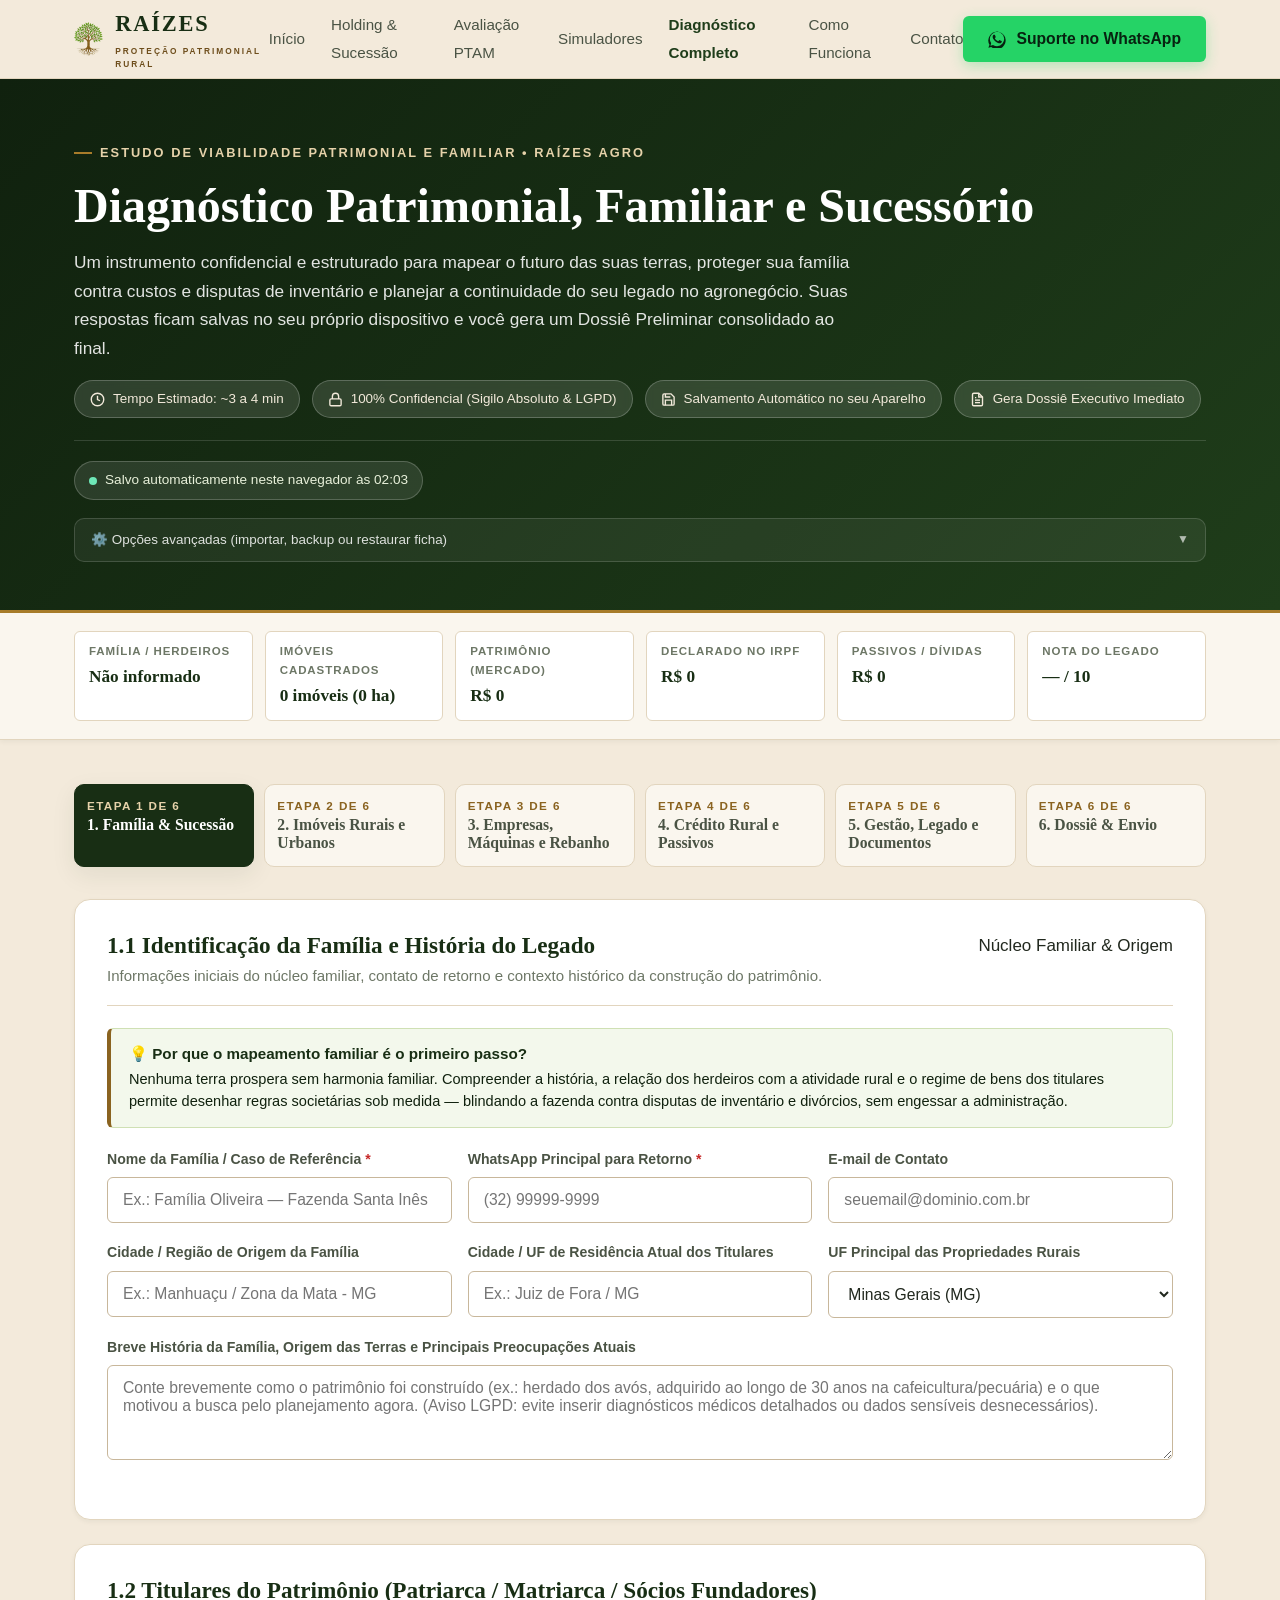
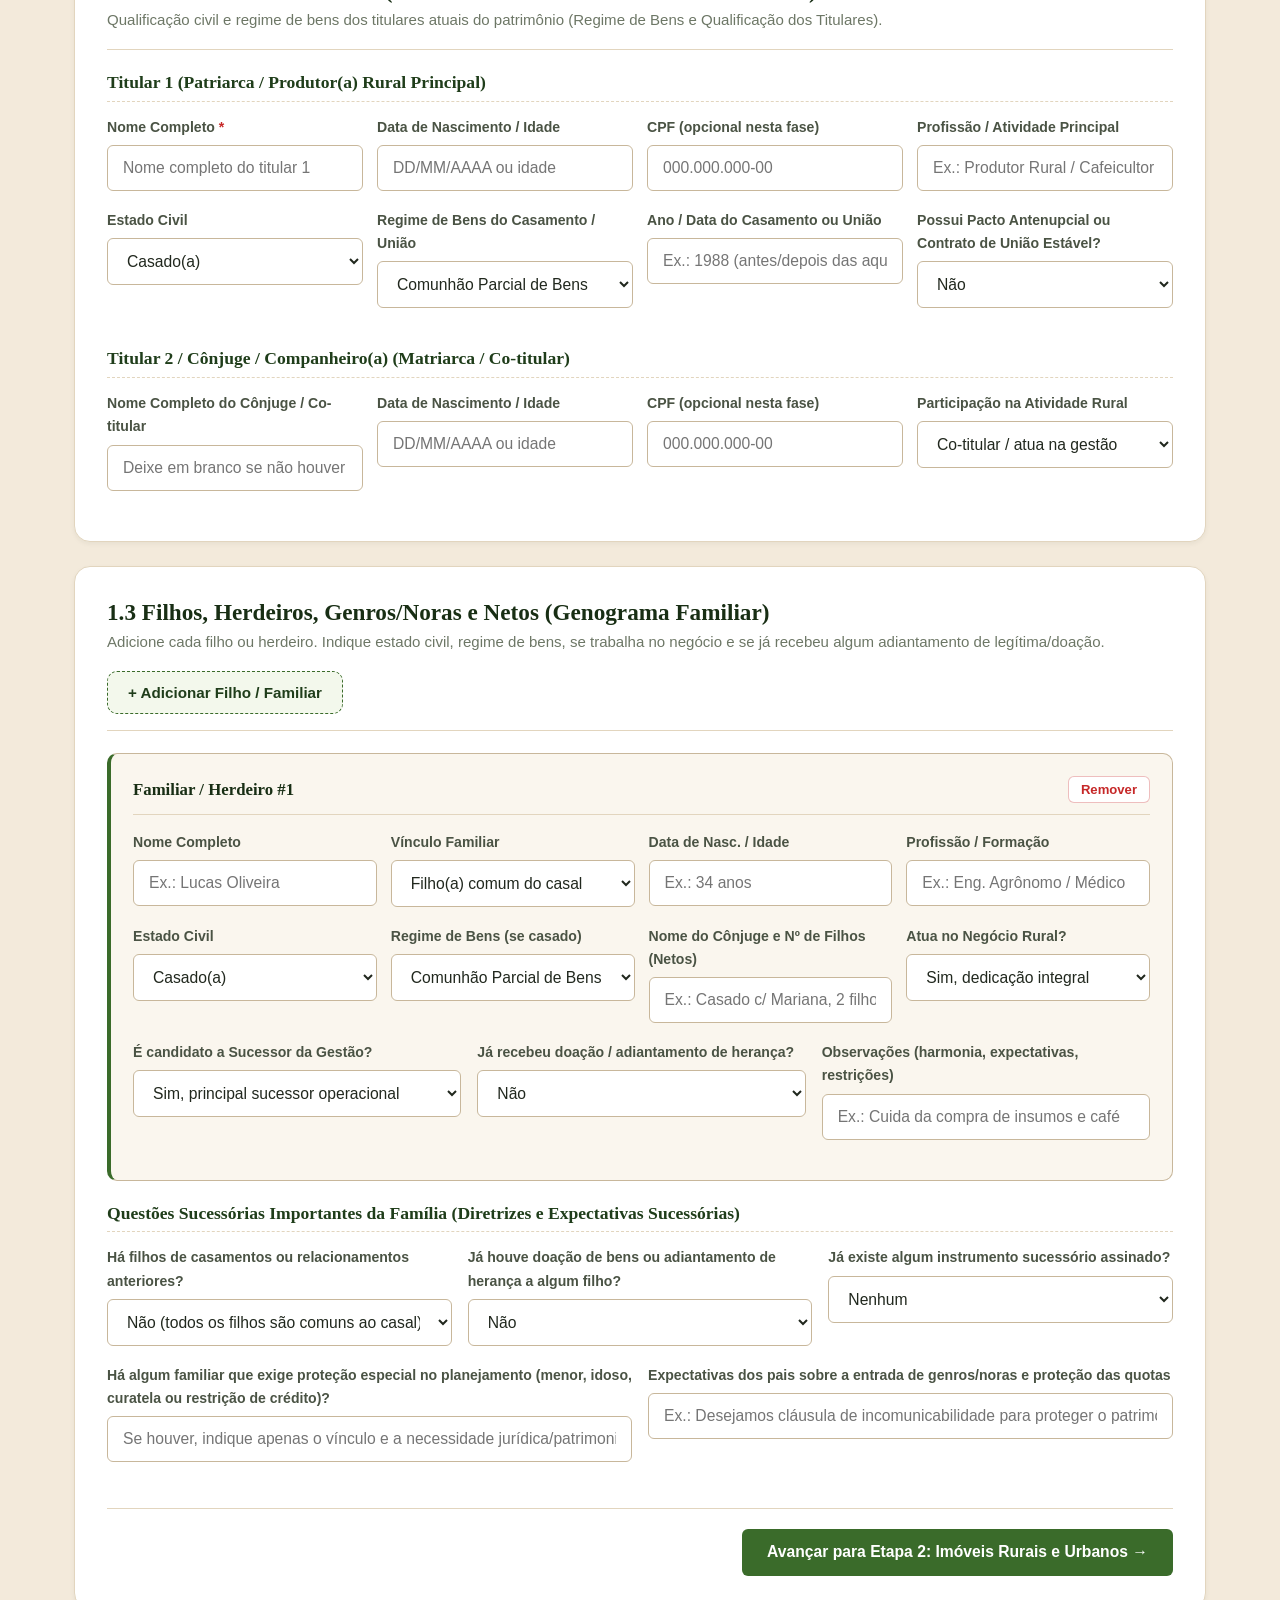
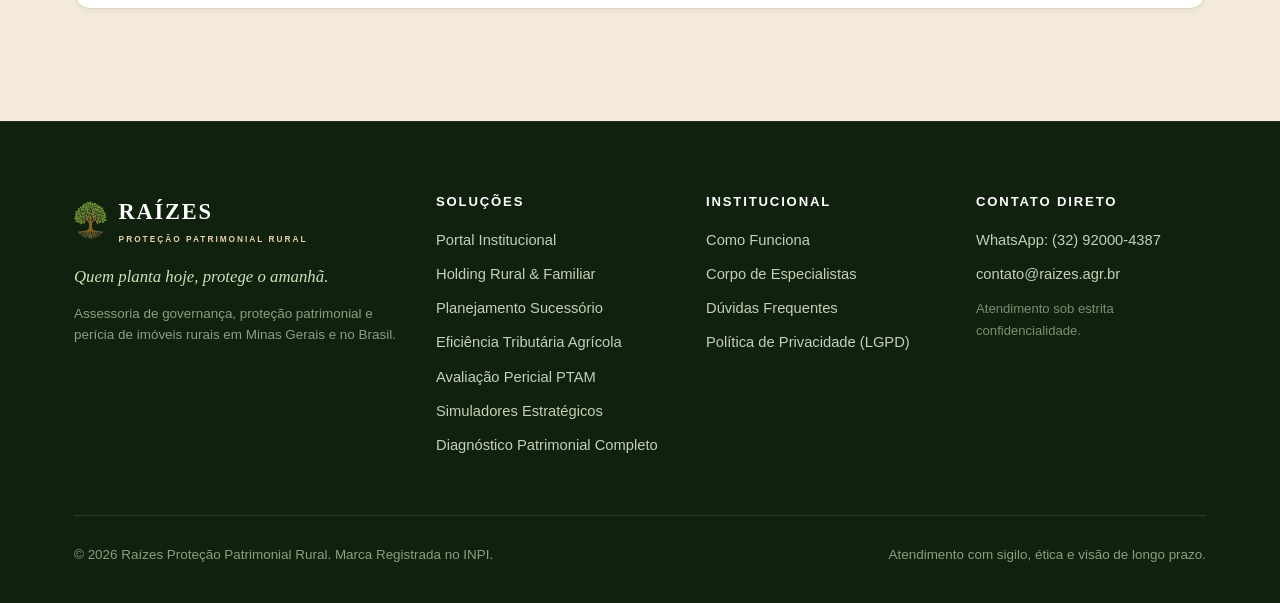
==== commit faacce65: "feat(site): unificar landing de avaliacao pericial e atualizar sitemap e cross-links" ====
--- a/diagnostico.html
+++ b/diagnostico.html
@@ -89,9 +89,10 @@
 
       <nav aria-label="Navegação Principal">
         <ul class="nav-links" id="menu-links">
-          <li><a href="index.html#solucoes">Soluções</a></li>
-          <li><a href="index.html#riscos">O Que Está em Jogo</a></li>
-          <li><a href="index.html#simulador">Simulador</a></li>
+          <li><a href="index.html">Início</a></li>
+          <li><a href="holding-rural.html">Holding & Sucessão</a></li>
+          <li><a href="avaliacao-fazendas/">Avaliação PTAM</a></li>
+          <li><a href="simulador.html">Simuladores</a></li>
           <li><a href="diagnostico.html" aria-current="page" style="color: var(--verde-800); font-weight: 700;">Diagnóstico Completo</a></li>
           <li><a href="index.html#metodologia">Como Funciona</a></li>
           <li><a href="index.html#contato">Contato</a></li>
@@ -1055,10 +1056,12 @@
 
         <div>
           <h3>Soluções</h3>
-          <a href="index.html#solucoes">Holding Rural &amp; Familiar</a>
-          <a href="index.html#solucoes">Planejamento Sucessório</a>
-          <a href="index.html#solucoes">Eficiência Tributária Agrícola</a>
-          <a href="index.html#solucoes">Avaliação Pericial PTAM</a>
+          <a href="index.html">Portal Institucional</a>
+          <a href="holding-rural.html">Holding Rural & Familiar</a>
+          <a href="holding-rural.html#riscos">Planejamento Sucessório</a>
+          <a href="simulador.html#tributario">Eficiência Tributária Agrícola</a>
+          <a href="avaliacao-fazendas/">Avaliação Pericial PTAM</a>
+          <a href="simulador.html">Simuladores Estratégicos</a>
           <a href="diagnostico.html">Diagnóstico Patrimonial Completo</a>
         </div>
 
--- a/css/raizes.css
+++ b/css/raizes.css
@@ -2105,6 +2105,197 @@
   }
 }
 
+/* ============================================================
+   PÁGINA DEDICADA DE SIMULADORES (simulador.html)
+   Abas, Presets Rápidos e Comparativo Tributário PF x PJ
+   ============================================================ */
+.sim-page-hero {
+  background: radial-gradient(circle at 80% 20%, rgba(168, 124, 42, 0.15), transparent 40%),
+              linear-gradient(180deg, var(--verde-950) 0%, var(--verde-900) 100%);
+  color: #fff;
+  padding: 80px 0 60px 0;
+  text-align: center;
+}
+.sim-page-hero h1 {
+  color: #fff;
+  font-size: clamp(2.2rem, 4.5vw, 3.4rem);
+  margin: 16px auto 20px auto;
+  max-width: 24ch;
+}
+.sim-page-hero .lead {
+  color: var(--areia);
+  max-width: 68ch;
+  margin: 0 auto 36px auto;
+  font-size: 1.15rem;
+  line-height: 1.6;
+}
+
+/* Abas de Alternância dos Simuladores */
+.sim-tabs-nav {
+  display: flex;
+  gap: 14px;
+  justify-content: center;
+  margin-top: 24px;
+  flex-wrap: wrap;
+}
+.sim-tab-btn {
+  background: rgba(255, 255, 255, 0.08);
+  border: 1.5px solid rgba(255, 255, 255, 0.22);
+  border-radius: var(--pill);
+  padding: 13px 26px;
+  font-size: 1rem;
+  font-weight: 700;
+  color: #fff;
+  cursor: pointer;
+  transition: all 0.25s ease;
+  display: inline-flex;
+  align-items: center;
+  gap: 10px;
+}
+.sim-tab-btn:hover {
+  background: rgba(255, 255, 255, 0.16);
+  border-color: var(--terra-400);
+  transform: translateY(-2px);
+}
+.sim-tab-btn.active {
+  background: var(--terra-600);
+  border-color: var(--terra-500);
+  color: #fff;
+  box-shadow: 0 6px 20px rgba(168, 124, 42, 0.4);
+}
+
+.sim-panel {
+  display: none;
+}
+.sim-panel.active {
+  display: block;
+  animation: simFadeIn 0.3s cubic-bezier(0.16, 1, 0.3, 1);
+}
+@keyframes simFadeIn {
+  from { opacity: 0; transform: translateY(8px); }
+  to { opacity: 1; transform: translateY(0); }
+}
+
+/* Presets Rápidos de Valores (Chips) */
+.sim-presets-bar {
+  display: flex;
+  align-items: center;
+  gap: 8px;
+  margin-top: 10px;
+  flex-wrap: wrap;
+}
+.sim-presets-bar span {
+  font-size: 0.8rem;
+  font-weight: 600;
+  color: var(--tinta-3);
+  text-transform: uppercase;
+  letter-spacing: 0.05em;
+}
+.sim-preset-btn {
+  background: var(--areia-clara);
+  border: 1px solid var(--borda);
+  border-radius: var(--pill);
+  padding: 4px 12px;
+  font-size: 0.82rem;
+  font-weight: 600;
+  color: var(--verde-900);
+  cursor: pointer;
+  transition: all 0.15s ease;
+}
+.sim-preset-btn:hover {
+  background: var(--verde-800);
+  color: #fff;
+  border-color: var(--verde-800);
+}
+
+/* Comparativo Tributário Lado a Lado (PF x PJ) */
+.sim-dual-cards {
+  display: grid;
+  grid-template-columns: 1fr 1fr;
+  gap: 18px;
+  margin-bottom: 24px;
+}
+.sim-col-box {
+  background: rgba(255, 255, 255, 0.06);
+  border: 1px solid rgba(255, 255, 255, 0.12);
+  border-radius: var(--radius-md);
+  padding: 20px 18px;
+}
+.sim-col-box.pf {
+  border-top: 4px solid #F87171;
+}
+.sim-col-box.pj {
+  border-top: 4px solid #34D399;
+}
+.sim-col-box h4 {
+  font-size: 1rem;
+  color: #fff;
+  margin-bottom: 12px;
+  display: flex;
+  align-items: center;
+  justify-content: space-between;
+}
+.sim-col-box .badge-regime {
+  font-size: 0.72rem;
+  font-weight: 700;
+  padding: 3px 8px;
+  border-radius: var(--pill);
+  text-transform: uppercase;
+}
+.badge-regime.pf { background: rgba(248, 113, 113, 0.2); color: #FCA5A5; }
+.badge-regime.pj { background: rgba(52, 211, 153, 0.2); color: #6EE7B7; }
+
+.sim-tax-subrow {
+  display: flex;
+  justify-content: space-between;
+  font-size: 0.85rem;
+  color: #D4CDBC;
+  padding: 5px 0;
+  border-bottom: 1px dashed rgba(255, 255, 255, 0.08);
+}
+.sim-tax-subrow.total {
+  border-top: 1px solid rgba(255, 255, 255, 0.25);
+  border-bottom: none;
+  font-weight: 700;
+  color: #fff;
+  padding-top: 10px;
+  margin-top: 6px;
+  font-size: 1rem;
+}
+
+.sim-banner-economia-safra {
+  background: linear-gradient(135deg, rgba(27, 59, 34, 0.95) 0%, rgba(42, 90, 52, 0.95) 100%);
+  border: 1.5px solid #34D399;
+  border-radius: var(--radius-md);
+  padding: 16px 20px;
+  display: flex;
+  align-items: center;
+  justify-content: space-between;
+  gap: 16px;
+  margin-bottom: 20px;
+}
+.sim-banner-economia-safra .txt {
+  font-size: 0.88rem;
+  color: #E2F5E9;
+}
+.sim-banner-economia-safra .val {
+  font-family: var(--display);
+  font-size: 1.45rem;
+  font-weight: 700;
+  color: #A9CC7A;
+  white-space: nowrap;
+}
+
+@media (max-width: 900px) {
+  .sim-dual-cards {
+    grid-template-columns: 1fr;
+  }
+  .sim-banner-economia-safra {
+    flex-direction: column;
+    text-align: center;
+  }
+}
+
 @media print {
   .site-header, .diag-toolbar, .diag-kpi-bar, .diag-steps-nav,
   .diag-step-footer, .wa-float, .mobile-sticky-bar, .no-print,
